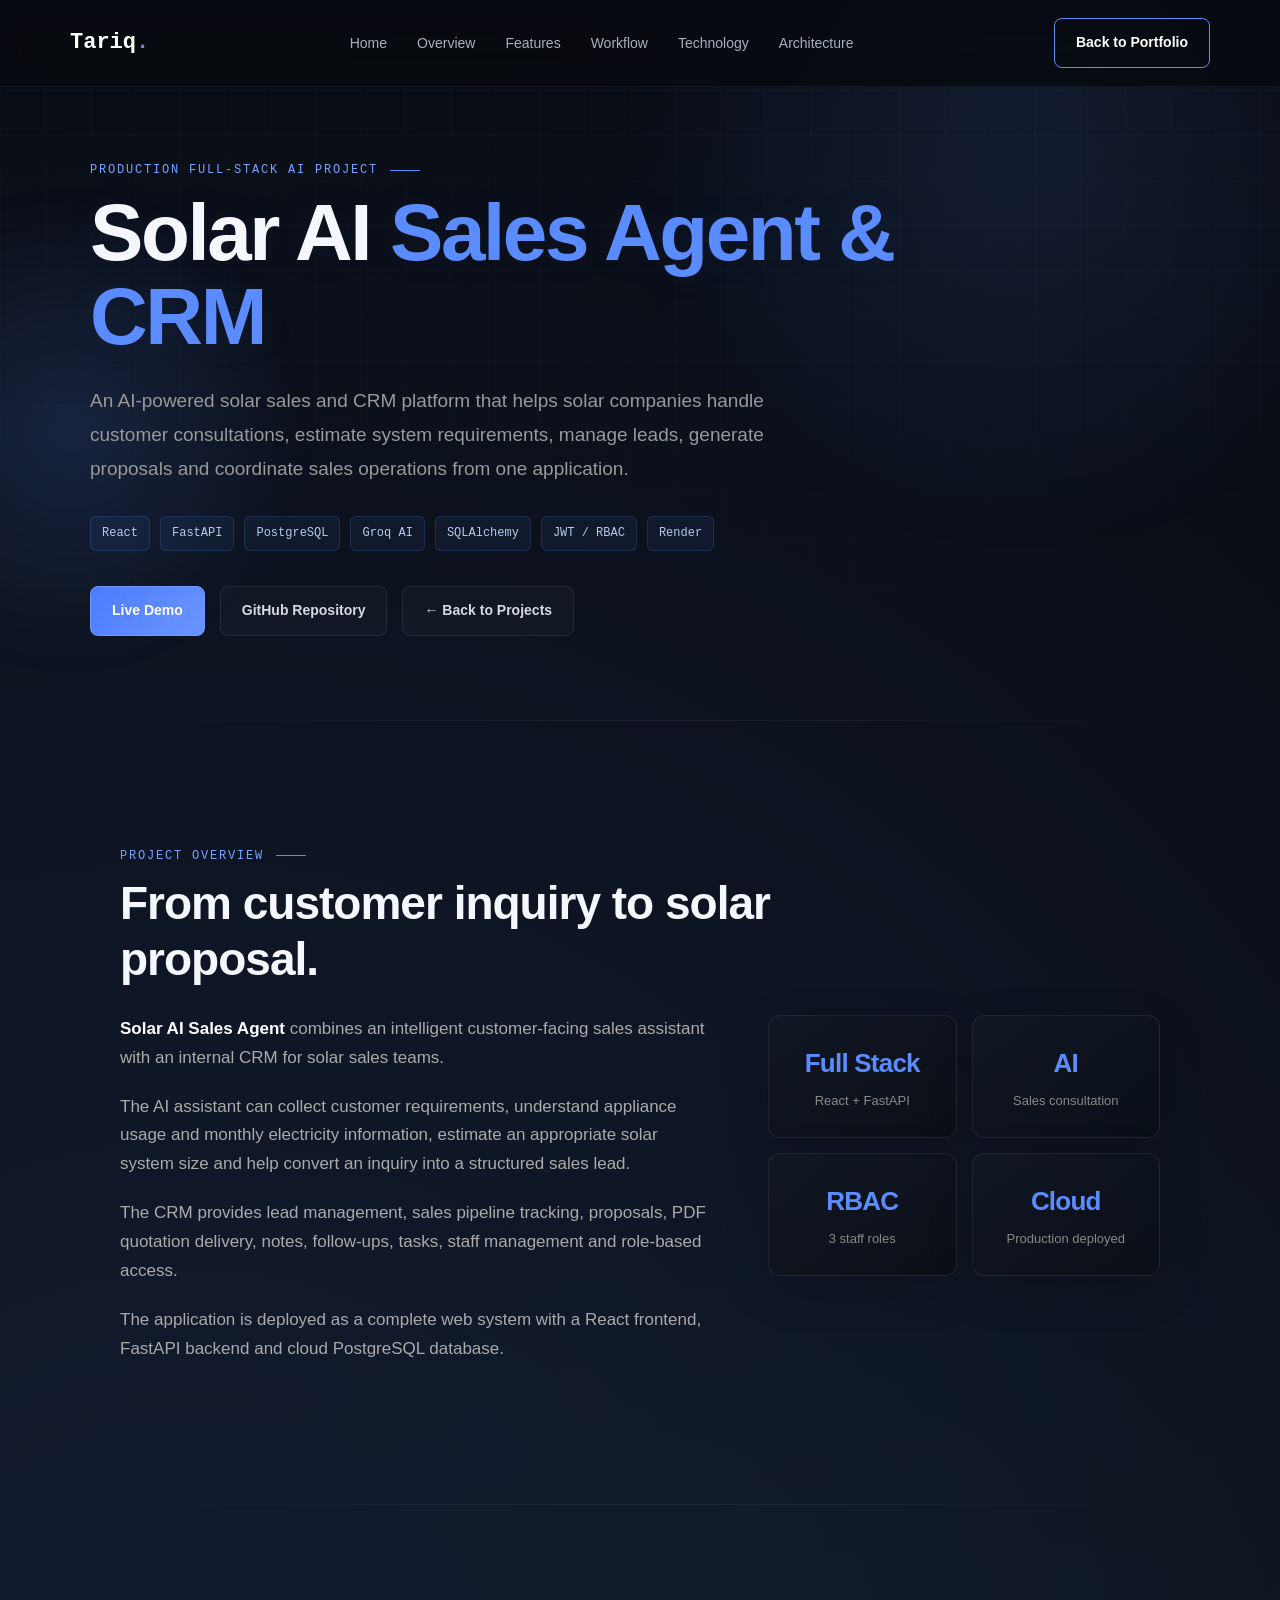
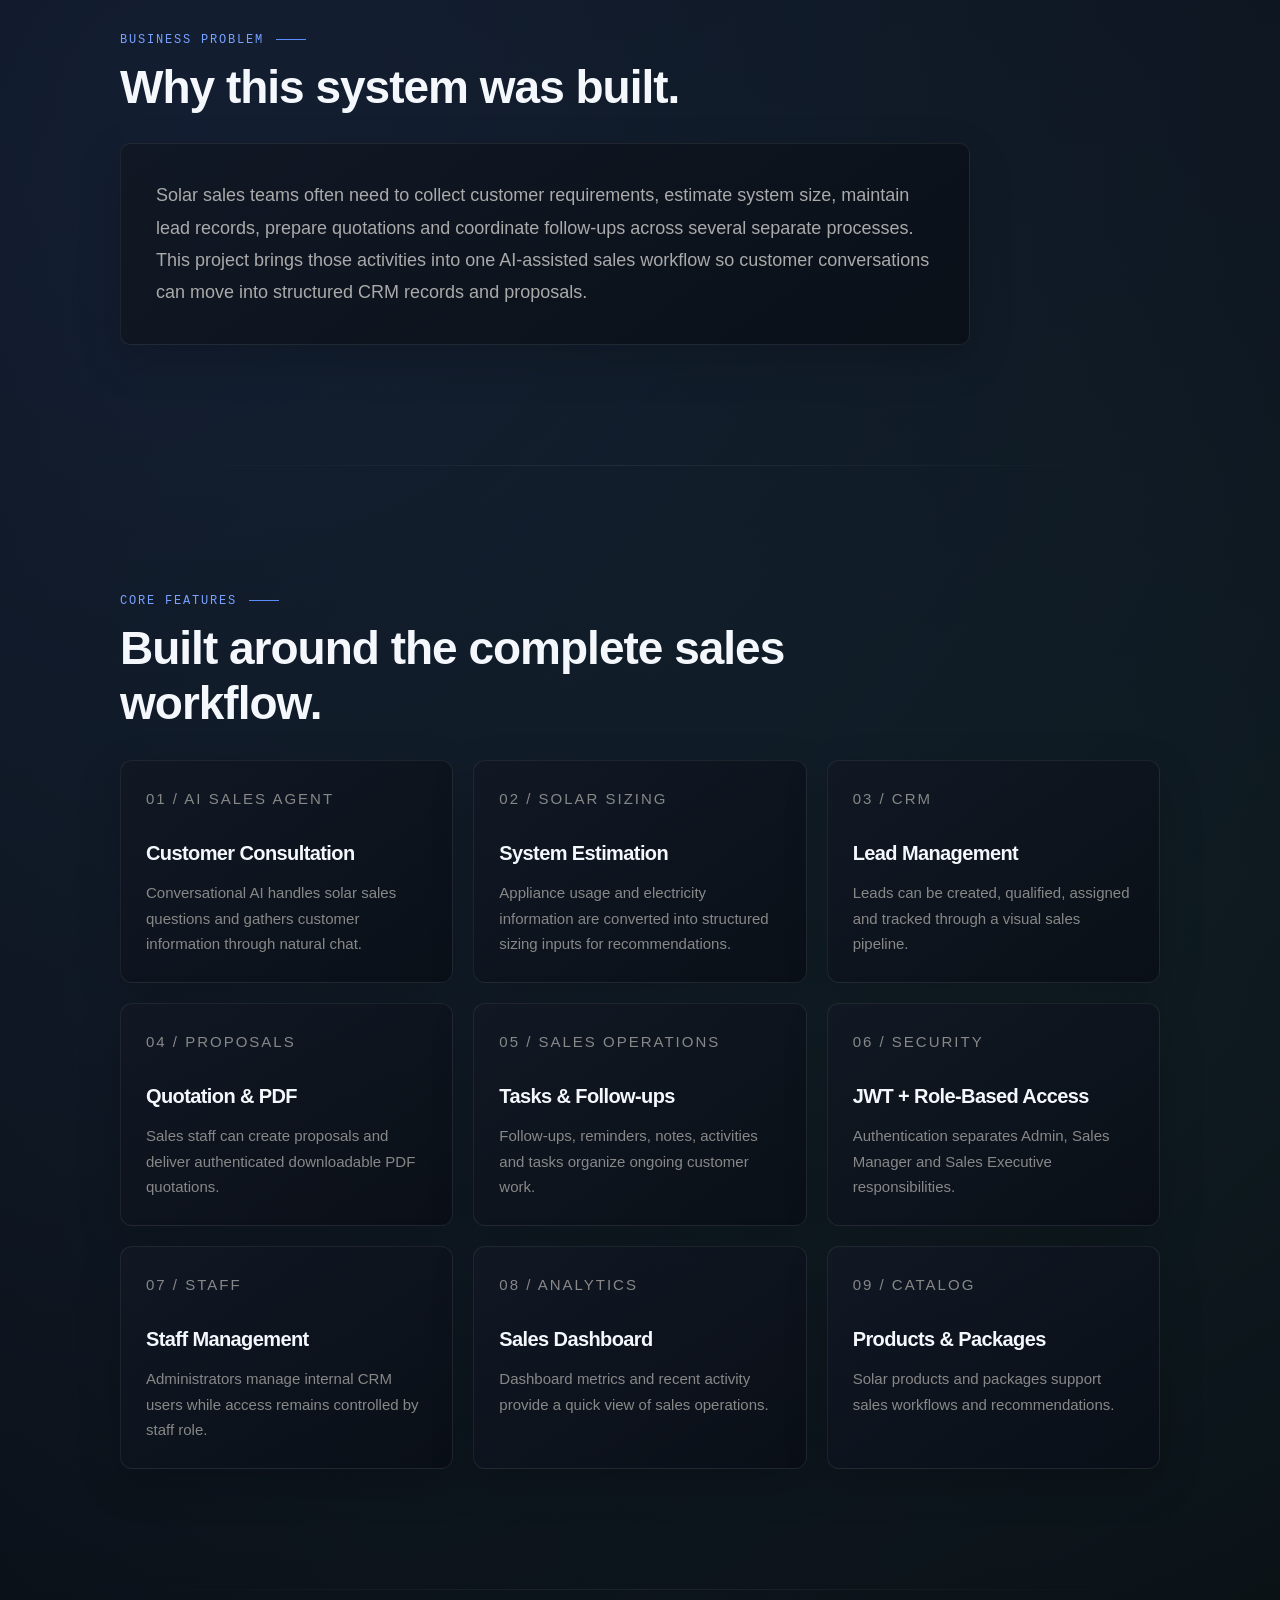
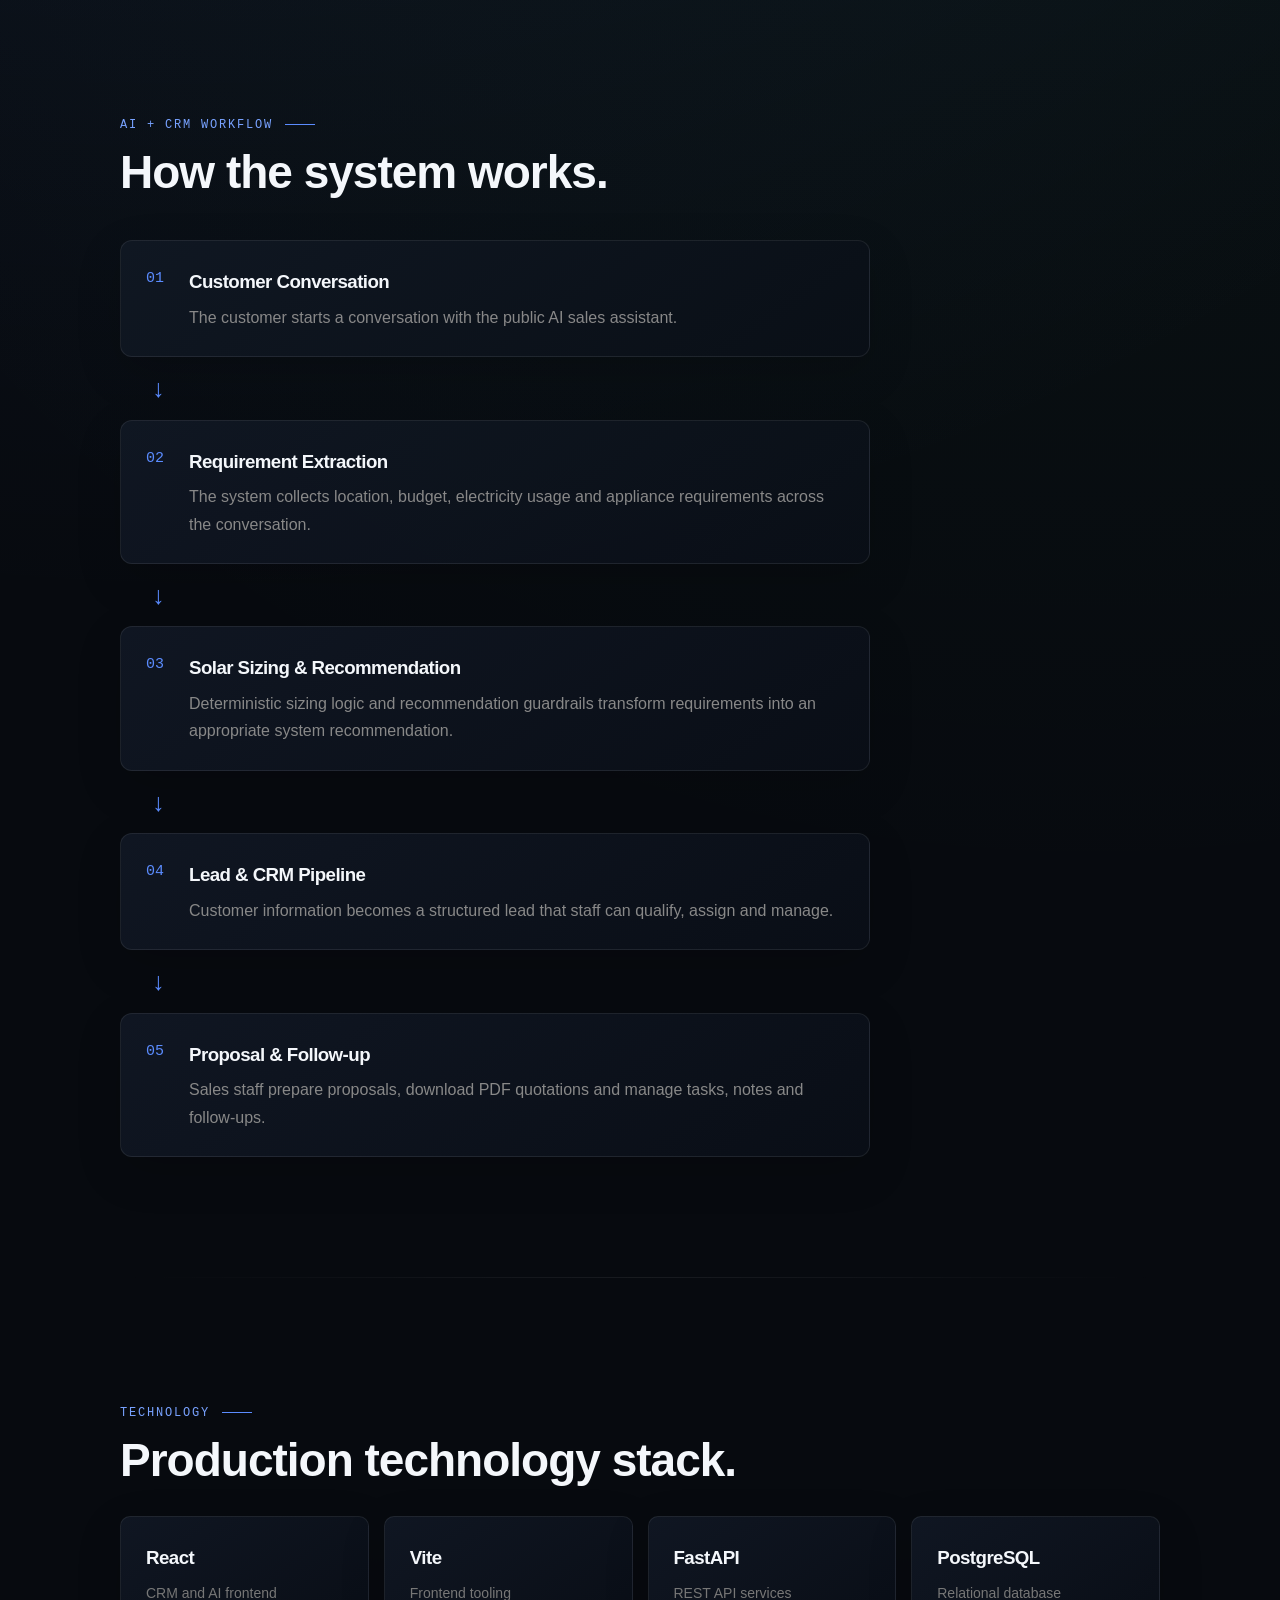
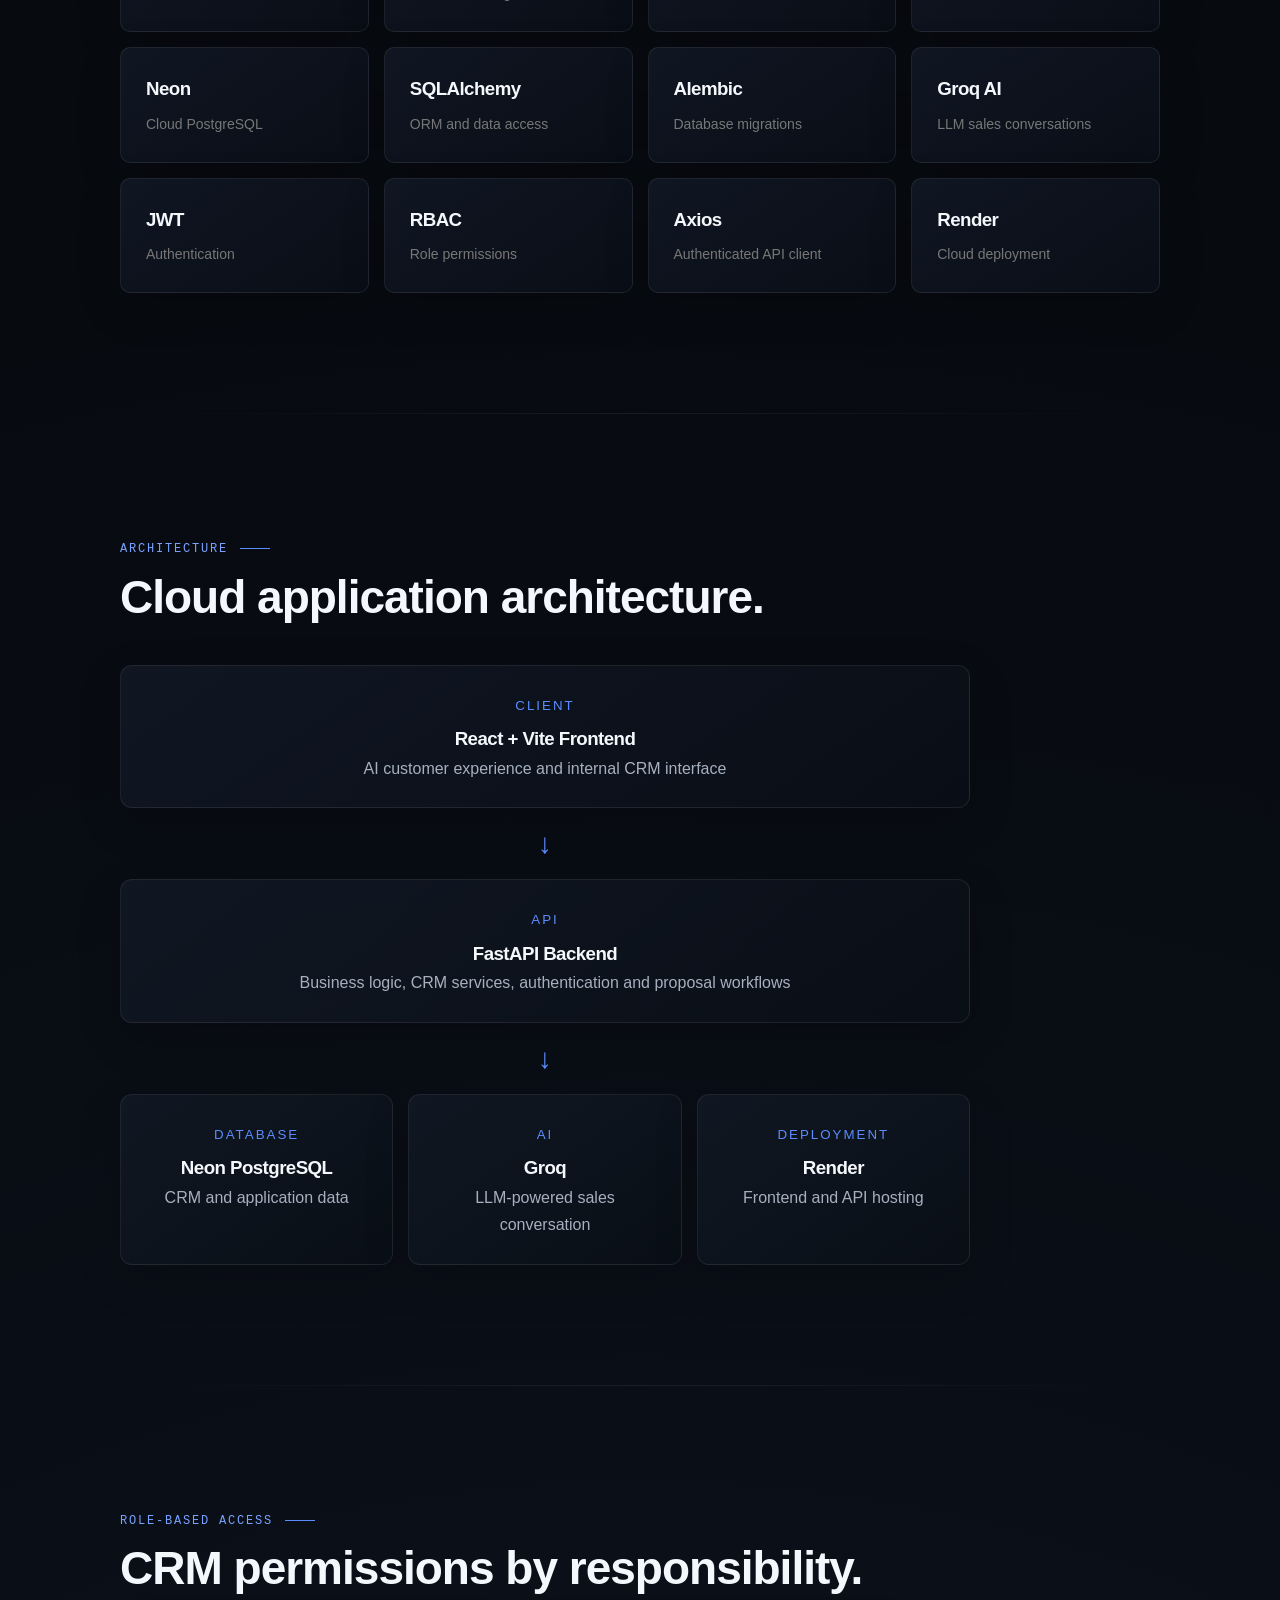
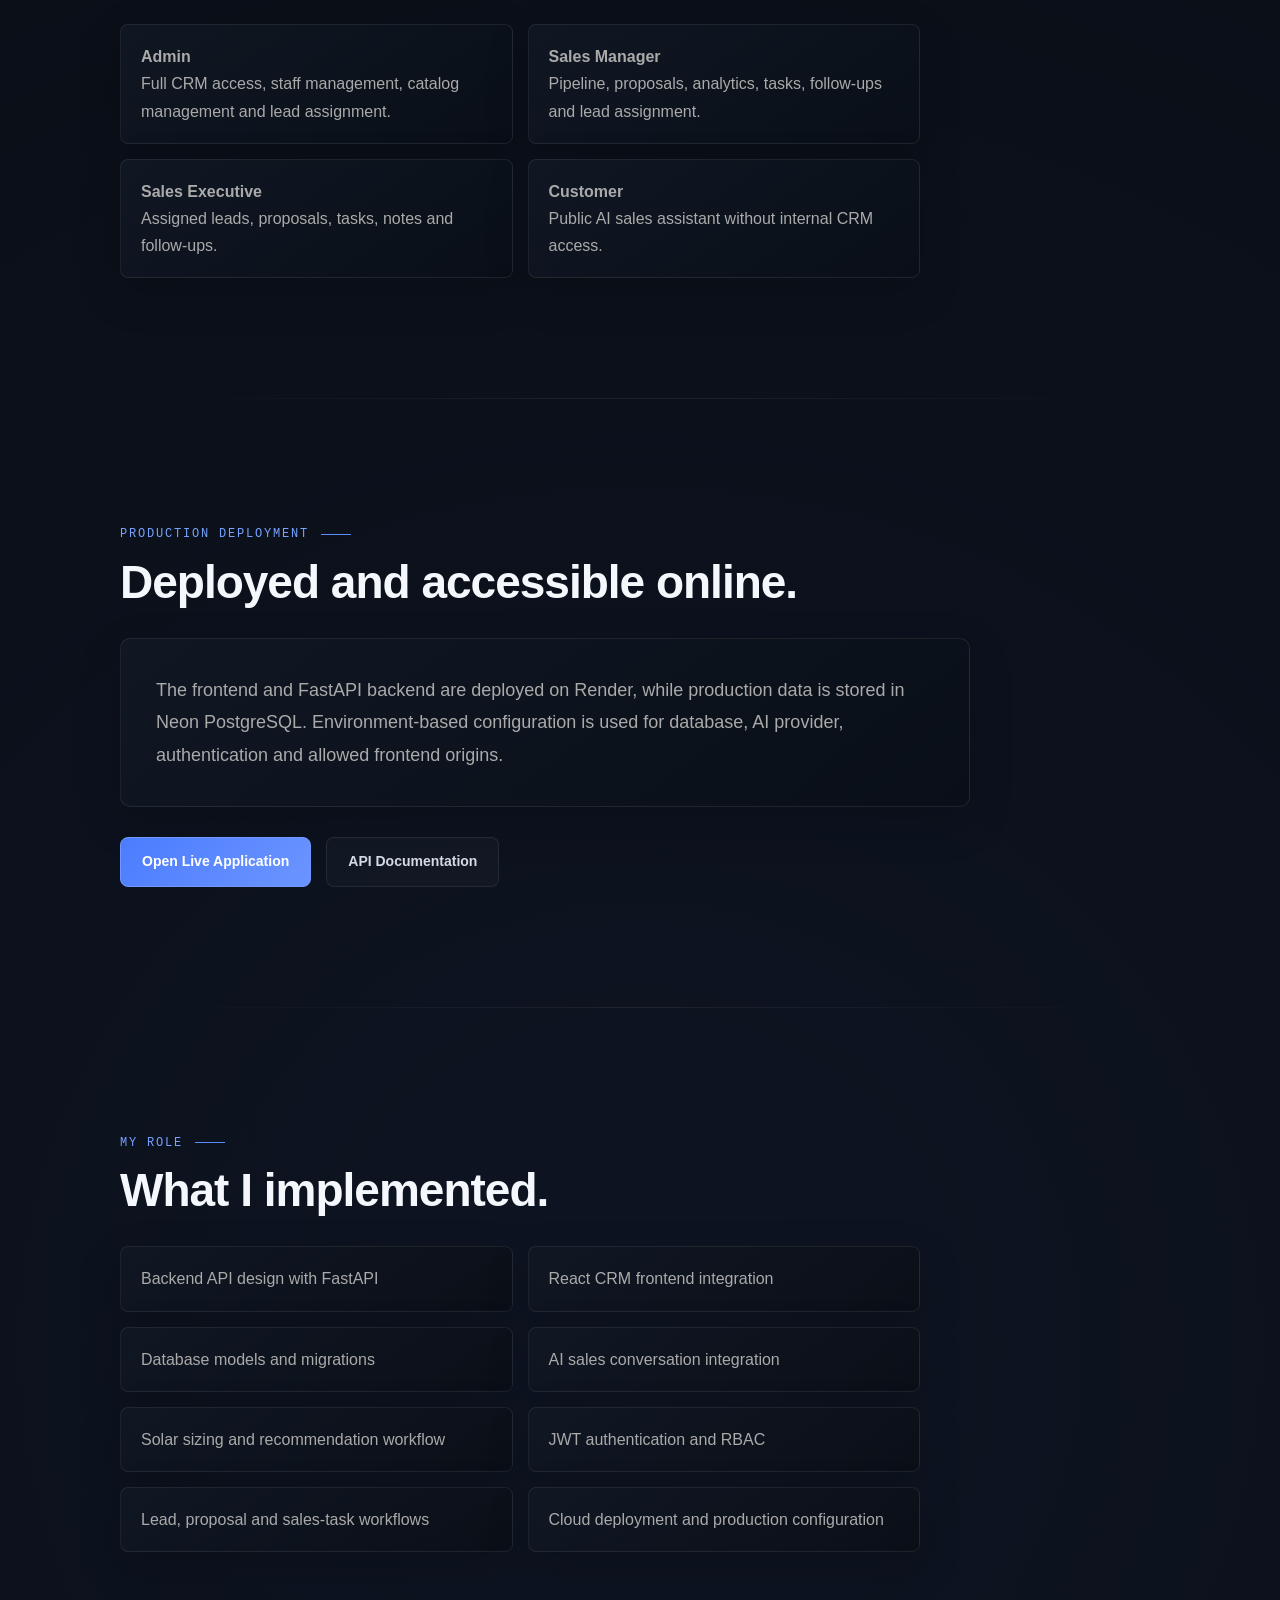
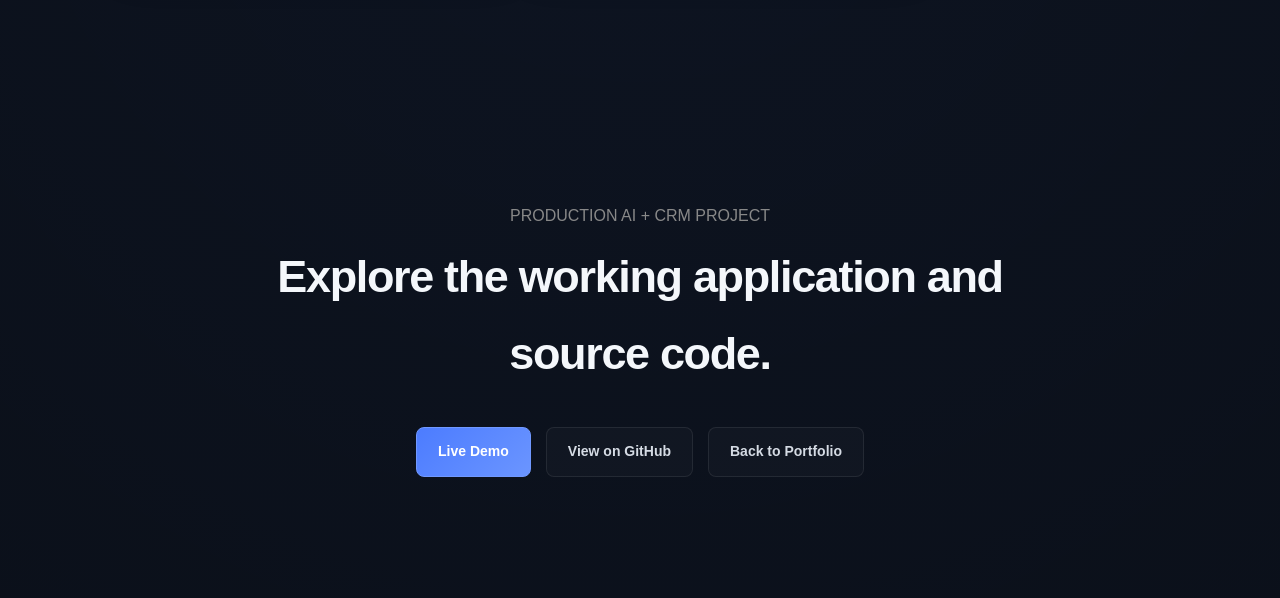
==== solar-ai-sales-agent.html @ 26e7334f "Add files via upload" ====
<!DOCTYPE html>
<html lang="en">
<head>
<meta charset="UTF-8"><meta name="viewport" content="width=device-width, initial-scale=1.0">
<meta name="description" content="Solar AI Sales Agent & CRM — production AI-powered solar sales platform by Tariq Bin Ziyad.">
<title>Solar AI Sales Agent | Tariq Bin Ziyad</title>
<link rel="stylesheet" href="style.css">
</head>
<body>
<header><nav class="navbar">
<a href="index.html" class="logo">Tariq<span>.</span></a>
<ul class="nav-links">
<li><a href="index.html">Home</a></li><li><a href="#overview">Overview</a></li>
<li><a href="#features">Features</a></li><li><a href="#workflow">Workflow</a></li>
<li><a href="#technology">Technology</a></li><li><a href="#architecture">Architecture</a></li>
</ul>
<div class="nav-actions"><a href="index.html#projects" class="nav-button desktop-cv">Back to Portfolio</a>
<button class="menu-button" id="menuButton" aria-label="Open navigation menu"><span></span><span></span><span></span></button></div>
</nav></header>

<section class="project-detail-hero"><div class="project-detail-container">
<p class="section-label">PRODUCTION FULL-STACK AI PROJECT</p>
<h1>Solar AI <span>Sales Agent & CRM</span></h1>
<p class="project-hero-description">An AI-powered solar sales and CRM platform that helps solar companies handle customer consultations, estimate system requirements, manage leads, generate proposals and coordinate sales operations from one application.</p>
<div class="project-tech project-hero-tech"><span>React</span><span>FastAPI</span><span>PostgreSQL</span><span>Groq AI</span><span>SQLAlchemy</span><span>JWT / RBAC</span><span>Render</span></div>
<div class="hero-buttons">
<a href="https://solar-ai-sales-agent-1.onrender.com" target="_blank" rel="noopener noreferrer" class="primary-button">Live Demo</a>
<a href="https://github.com/tariqbinziyad09/solar-ai-sales-agent" target="_blank" rel="noopener noreferrer" class="secondary-button">GitHub Repository</a>
<a href="index.html#projects" class="secondary-button">← Back to Projects</a>
</div></div></section>

<section id="overview" class="section project-detail-section">
<p class="section-label">PROJECT OVERVIEW</p><h2 class="section-title">From customer inquiry to solar proposal.</h2>
<div class="project-overview-grid"><div class="project-description">
<p><strong>Solar AI Sales Agent</strong> combines an intelligent customer-facing sales assistant with an internal CRM for solar sales teams.</p>
<p>The AI assistant can collect customer requirements, understand appliance usage and monthly electricity information, estimate an appropriate solar system size and help convert an inquiry into a structured sales lead.</p>
<p>The CRM provides lead management, sales pipeline tracking, proposals, PDF quotation delivery, notes, follow-ups, tasks, staff management and role-based access.</p>
<p>The application is deployed as a complete web system with a React frontend, FastAPI backend and cloud PostgreSQL database.</p>
</div><div class="project-stat-container">
<div class="project-stat"><h3>Full Stack</h3><p>React + FastAPI</p></div>
<div class="project-stat"><h3>AI</h3><p>Sales consultation</p></div>
<div class="project-stat"><h3>RBAC</h3><p>3 staff roles</p></div>
<div class="project-stat"><h3>Cloud</h3><p>Production deployed</p></div>
</div></div></section>

<section class="section project-detail-section"><p class="section-label">BUSINESS PROBLEM</p>
<h2 class="section-title">Why this system was built.</h2>
<div class="problem-card"><p>Solar sales teams often need to collect customer requirements, estimate system size, maintain lead records, prepare quotations and coordinate follow-ups across several separate processes. This project brings those activities into one AI-assisted sales workflow so customer conversations can move into structured CRM records and proposals.</p></div></section>

<section id="features" class="section project-detail-section"><p class="section-label">CORE FEATURES</p>
<h2 class="section-title">Built around the complete sales workflow.</h2><div class="feature-grid">
<div class="feature-card"><p class="feature-number">01 / AI SALES AGENT</p><h3>Customer Consultation</h3><p>Conversational AI handles solar sales questions and gathers customer information through natural chat.</p></div>
<div class="feature-card"><p class="feature-number">02 / SOLAR SIZING</p><h3>System Estimation</h3><p>Appliance usage and electricity information are converted into structured sizing inputs for recommendations.</p></div>
<div class="feature-card"><p class="feature-number">03 / CRM</p><h3>Lead Management</h3><p>Leads can be created, qualified, assigned and tracked through a visual sales pipeline.</p></div>
<div class="feature-card"><p class="feature-number">04 / PROPOSALS</p><h3>Quotation & PDF</h3><p>Sales staff can create proposals and deliver authenticated downloadable PDF quotations.</p></div>
<div class="feature-card"><p class="feature-number">05 / SALES OPERATIONS</p><h3>Tasks & Follow-ups</h3><p>Follow-ups, reminders, notes, activities and tasks organize ongoing customer work.</p></div>
<div class="feature-card"><p class="feature-number">06 / SECURITY</p><h3>JWT + Role-Based Access</h3><p>Authentication separates Admin, Sales Manager and Sales Executive responsibilities.</p></div>
<div class="feature-card"><p class="feature-number">07 / STAFF</p><h3>Staff Management</h3><p>Administrators manage internal CRM users while access remains controlled by staff role.</p></div>
<div class="feature-card"><p class="feature-number">08 / ANALYTICS</p><h3>Sales Dashboard</h3><p>Dashboard metrics and recent activity provide a quick view of sales operations.</p></div>
<div class="feature-card"><p class="feature-number">09 / CATALOG</p><h3>Products & Packages</h3><p>Solar products and packages support sales workflows and recommendations.</p></div>
</div></section>

<section id="workflow" class="section project-detail-section"><p class="section-label">AI + CRM WORKFLOW</p>
<h2 class="section-title">How the system works.</h2><div class="workflow">
<div class="workflow-item"><span>01</span><div><h3>Customer Conversation</h3><p>The customer starts a conversation with the public AI sales assistant.</p></div></div><div class="workflow-arrow">↓</div>
<div class="workflow-item"><span>02</span><div><h3>Requirement Extraction</h3><p>The system collects location, budget, electricity usage and appliance requirements across the conversation.</p></div></div><div class="workflow-arrow">↓</div>
<div class="workflow-item"><span>03</span><div><h3>Solar Sizing & Recommendation</h3><p>Deterministic sizing logic and recommendation guardrails transform requirements into an appropriate system recommendation.</p></div></div><div class="workflow-arrow">↓</div>
<div class="workflow-item"><span>04</span><div><h3>Lead & CRM Pipeline</h3><p>Customer information becomes a structured lead that staff can qualify, assign and manage.</p></div></div><div class="workflow-arrow">↓</div>
<div class="workflow-item"><span>05</span><div><h3>Proposal & Follow-up</h3><p>Sales staff prepare proposals, download PDF quotations and manage tasks, notes and follow-ups.</p></div></div>
</div></section>

<section id="technology" class="section project-detail-section"><p class="section-label">TECHNOLOGY</p>
<h2 class="section-title">Production technology stack.</h2><div class="technology-grid">
<div class="technology-card"><h3>React</h3><p>CRM and AI frontend</p></div><div class="technology-card"><h3>Vite</h3><p>Frontend tooling</p></div>
<div class="technology-card"><h3>FastAPI</h3><p>REST API services</p></div><div class="technology-card"><h3>PostgreSQL</h3><p>Relational database</p></div>
<div class="technology-card"><h3>Neon</h3><p>Cloud PostgreSQL</p></div><div class="technology-card"><h3>SQLAlchemy</h3><p>ORM and data access</p></div>
<div class="technology-card"><h3>Alembic</h3><p>Database migrations</p></div><div class="technology-card"><h3>Groq AI</h3><p>LLM sales conversations</p></div>
<div class="technology-card"><h3>JWT</h3><p>Authentication</p></div><div class="technology-card"><h3>RBAC</h3><p>Role permissions</p></div>
<div class="technology-card"><h3>Axios</h3><p>Authenticated API client</p></div><div class="technology-card"><h3>Render</h3><p>Cloud deployment</p></div>
</div></section>

<section id="architecture" class="section project-detail-section"><p class="section-label">ARCHITECTURE</p>
<h2 class="section-title">Cloud application architecture.</h2><div class="architecture-container">
<div class="architecture-box"><small>CLIENT</small><h3>React + Vite Frontend</h3><p>AI customer experience and internal CRM interface</p></div>
<div class="architecture-arrow">↓</div>
<div class="architecture-box"><small>API</small><h3>FastAPI Backend</h3><p>Business logic, CRM services, authentication and proposal workflows</p></div>
<div class="architecture-arrow">↓</div>
<div class="architecture-databases">
<div class="architecture-box"><small>DATABASE</small><h3>Neon PostgreSQL</h3><p>CRM and application data</p></div>
<div class="architecture-box"><small>AI</small><h3>Groq</h3><p>LLM-powered sales conversation</p></div>
<div class="architecture-box"><small>DEPLOYMENT</small><h3>Render</h3><p>Frontend and API hosting</p></div>
</div></div></section>

<section class="section project-detail-section"><p class="section-label">ROLE-BASED ACCESS</p>
<h2 class="section-title">CRM permissions by responsibility.</h2><div class="role-container">
<div class="role-item"><strong>Admin</strong><br>Full CRM access, staff management, catalog management and lead assignment.</div>
<div class="role-item"><strong>Sales Manager</strong><br>Pipeline, proposals, analytics, tasks, follow-ups and lead assignment.</div>
<div class="role-item"><strong>Sales Executive</strong><br>Assigned leads, proposals, tasks, notes and follow-ups.</div>
<div class="role-item"><strong>Customer</strong><br>Public AI sales assistant without internal CRM access.</div>
</div></section>

<section class="section project-detail-section"><p class="section-label">PRODUCTION DEPLOYMENT</p>
<h2 class="section-title">Deployed and accessible online.</h2>
<div class="problem-card"><p>The frontend and FastAPI backend are deployed on Render, while production data is stored in Neon PostgreSQL. Environment-based configuration is used for database, AI provider, authentication and allowed frontend origins.</p></div>
<div class="hero-buttons" style="margin-top:30px">
<a href="https://solar-ai-sales-agent-1.onrender.com" target="_blank" rel="noopener noreferrer" class="primary-button">Open Live Application</a>
<a href="https://solar-ai-sales-agent.onrender.com/docs" target="_blank" rel="noopener noreferrer" class="secondary-button">API Documentation</a>
</div></section>

<section class="section project-detail-section"><p class="section-label">MY ROLE</p>
<h2 class="section-title">What I implemented.</h2><div class="role-container">
<div class="role-item">Backend API design with FastAPI</div><div class="role-item">React CRM frontend integration</div>
<div class="role-item">Database models and migrations</div><div class="role-item">AI sales conversation integration</div>
<div class="role-item">Solar sizing and recommendation workflow</div><div class="role-item">JWT authentication and RBAC</div>
<div class="role-item">Lead, proposal and sales-task workflows</div><div class="role-item">Cloud deployment and production configuration</div>
</div></section>

<section class="project-bottom"><p>PRODUCTION AI + CRM PROJECT</p>
<h2>Explore the working application and source code.</h2>
<div class="hero-buttons" style="justify-content:center">
<a href="https://solar-ai-sales-agent-1.onrender.com" target="_blank" rel="noopener noreferrer" class="primary-button">Live Demo</a>
<a href="https://github.com/tariqbinziyad09/solar-ai-sales-agent" target="_blank" rel="noopener noreferrer" class="secondary-button">View on GitHub</a>
<a href="index.html#projects" class="secondary-button">Back to Portfolio</a>
</div></section>
<script src="script.js"></script>
</body></html>
---- style.css ----
* {
    margin: 0;
    padding: 0;
    box-sizing: border-box;
}

html {
    scroll-behavior: smooth;
}

body {
    font-family: Arial, Helvetica, sans-serif;
    background: #080808;
    color: #ffffff;
    line-height: 1.6;
}


/* =========================
   NAVBAR
========================= */

header {
    width: 100%;
    position: fixed;
    top: 0;
    left: 0;
    z-index: 1000;
    background: rgba(8, 8, 8, 0.9);
    backdrop-filter: blur(10px);
}

.navbar {
    max-width: 1200px;
    margin: auto;
    padding: 20px 30px;

    display: flex;
    align-items: center;
    justify-content: space-between;
}

.logo {
    color: white;
    text-decoration: none;
    font-size: 25px;
    font-weight: bold;
}

.logo span {
    color: #5b8cff;
}

.nav-links {
    list-style: none;
    display: flex;
    gap: 30px;
}

.nav-links a {
    color: #bbbbbb;
    text-decoration: none;
    transition: 0.3s;
}

.nav-links a:hover {
    color: white;
}

.nav-button {
    text-decoration: none;
    color: white;
    border: 1px solid #5b8cff;
    padding: 9px 18px;
    border-radius: 6px;
}


/* =========================
   HERO
========================= */

.hero {
    min-height: 100vh;
    max-width: 1200px;
    margin: auto;

    padding: 150px 30px 80px;

    display: flex;
    align-items: center;
    justify-content: space-between;
    gap: 70px;
}

.hero-content {
    max-width: 600px;
}

.small-title {
    color: #5b8cff;
    font-size: 14px;
    letter-spacing: 3px;
    margin-bottom: 15px;
}

.hero h1 {
    font-size: 75px;
    line-height: 1;
    margin-bottom: 10px;
}

.hero h2 {
    font-size: 32px;
    color: #bbbbbb;
    margin-bottom: 25px;
}

.hero-description {
    color: #999999;
    font-size: 18px;
    max-width: 550px;
}

.hero-buttons {
    margin-top: 35px;
    display: flex;
    gap: 15px;
}

.primary-button,
.secondary-button {
    display: inline-block;
    text-decoration: none;
    padding: 12px 22px;
    border-radius: 6px;
    transition: 0.3s;
}

.primary-button {
    background: #5b8cff;
    color: white;
}

.primary-button:hover {
    transform: translateY(-3px);
}

.secondary-button {
    border: 1px solid #444;
    color: white;
}

.secondary-button:hover {
    border-color: #5b8cff;
}


/* =========================
   CODE CARD
========================= */

.hero-card {
    width: 430px;
}

.code-window {
    background: #111111;
    border: 1px solid #292929;
    border-radius: 12px;
    overflow: hidden;
    box-shadow: 0 20px 60px rgba(0, 0, 0, 0.5);
}

.window-top {
    height: 40px;
    background: #181818;

    display: flex;
    align-items: center;
    gap: 8px;
    padding-left: 15px;
}

.window-top span {
    width: 11px;
    height: 11px;
    border-radius: 50%;
    background: #555;
}

.code-content {
    padding: 30px;
    font-family: Consolas, monospace;
    font-size: 15px;
    color: #ddd;
}

.indent {
    margin-left: 25px;
}

.indent2 {
    margin-left: 50px;
}

.purple {
    color: #c084fc;
}

.green {
    color: #86efac;
}


/* =========================
   SECTIONS
========================= */

.section {
    max-width: 1000px;
    margin: auto;
    padding: 110px 30px;
}

.section-label {
    color: #5b8cff;
    font-size: 13px;
    letter-spacing: 3px;
    margin-bottom: 10px;
}

.section-title {
    font-size: 40px;
    margin-bottom: 25px;
}

.about-text {
    max-width: 750px;
    color: #999999;
    font-size: 18px;
}


/* =========================
   SKILLS
========================= */

.skills-container {
    display: grid;
    grid-template-columns: repeat(3, 1fr);
    gap: 18px;
}

.skill-card {
    background: #111111;
    border: 1px solid #252525;
    padding: 25px;
    border-radius: 10px;
    transition: 0.3s;
}

.skill-card:hover {
    transform: translateY(-5px);
    border-color: #5b8cff;
}

.skill-card h3 {
    margin-bottom: 8px;
}

.skill-card p {
    color: #888888;
}


/* =========================
   PROJECT
========================= */

.project-card {
    background: #111111;
    border: 1px solid #292929;
    border-radius: 12px;
    padding: 40px;
    max-width: 800px;
}

.project-number {
    color: #5b8cff;
    font-size: 14px;
}

.project-card h3 {
    font-size: 30px;
    margin: 10px 0 15px;
}

.project-card p {
    color: #999999;
}

.project-tech {
    margin-top: 25px;
    display: flex;
    gap: 10px;
    flex-wrap: wrap;
}

.project-tech span {
    border: 1px solid #333;
    padding: 5px 12px;
    border-radius: 20px;
    font-size: 13px;
    color: #bbb;
}


/* =========================
   CONTACT
========================= */

.contact-section {
    text-align: center;
}

.contact-section p:not(.section-label) {
    color: #999999;
    margin-bottom: 30px;
}


/* =========================
   FOOTER
========================= */

footer {
    text-align: center;
    padding: 30px;
    border-top: 1px solid #222;
    color: #666;
}


/* =========================
   MOBILE
========================= */

@media (max-width: 800px) {

    .nav-links {
        display: none;
    }

    .hero {
        flex-direction: column;
        text-align: center;
    }

    .hero-buttons {
        justify-content: center;
    }

    .hero h1 {
        font-size: 55px;
    }

    .hero h2 {
        font-size: 25px;
    }

    .hero-card {
        width: 100%;
        max-width: 430px;
    }

    .skills-container {
        grid-template-columns: 1fr;
    }

    .section-title {
        font-size: 32px;
    }
}

/* =========================
   ABOUT HIGHLIGHTS
========================= */

.about-text {
    margin-bottom: 20px;
}

.about-highlights {
    display: grid;
    grid-template-columns: repeat(3, 1fr);
    gap: 18px;
    margin-top: 35px;
}

.highlight {
    padding: 20px;
    background: #111111;
    border: 1px solid #252525;
    border-radius: 10px;
}

.highlight h3 {
    margin-bottom: 5px;
}

.highlight p {
    color: #888888;
    font-size: 14px;
}


/* Mobile */

@media (max-width: 800px) {

    .about-highlights {
        grid-template-columns: 1fr;
    }

}

/* =========================
   SKILL ICON
========================= */

.skill-icon {
    font-size: 28px;
    margin-bottom: 15px;
}

/* =========================
   PROJECT BUTTONS
========================= */

.project-buttons {
    margin-top: 25px;
}

.project-link {
    display: inline-block;
    text-decoration: none;
    color: white;
    border: 1px solid #5b8cff;
    padding: 9px 18px;
    border-radius: 6px;
    transition: 0.3s;
}

.project-link:hover {
    background: #5b8cff;
}

.project-card {
    margin-bottom: 25px;
}

/* =========================
   FIGMA PROJECT
========================= */

.figma-project {
    margin-top: 35px;
}

.figma-preview {
    width: 100%;
    margin-top: 35px;
    background: #0c0c0c;
    border: 1px solid #292929;
    border-radius: 16px;
    padding: 12px;
    overflow: hidden;
}

.figma-preview iframe {
    width: 100%;
    height: 650px;
    border: none;
    border-radius: 12px;
    background: #111;
}

.figma-project .project-link {
    display: inline-block;
    margin-top: 25px;
}


/* Tablet */

@media (max-width: 900px) {

    .figma-preview iframe {
        height: 550px;
    }

}


/* Mobile */

@media (max-width: 600px) {

    .figma-preview {
        padding: 6px;
    }

    .figma-preview iframe {
        height: 500px;
    }

}

/* ==========================================================
   KNOWLEDGE GRAPH PROJECT DETAIL PAGE
========================================================== */


/* =========================
   PROJECT HERO
========================= */

.project-detail-hero {
    min-height: 80vh;

    display: flex;
    align-items: center;

    padding: 150px 30px 80px;

    background:
        radial-gradient(circle at 80% 20%,
            rgba(91, 140, 255, 0.12),
            transparent 35%);
}


.project-detail-container {
    width: 100%;
    max-width: 1100px;
    margin: auto;
}


.project-detail-hero h1 {
    max-width: 900px;

    font-size: clamp(45px, 7vw, 80px);

    line-height: 1.05;

    margin-bottom: 25px;
}


.project-detail-hero h1 span {
    color: #5b8cff;
}


.project-hero-description {
    max-width: 750px;

    color: #999;

    font-size: 19px;

    margin-bottom: 30px;
}


.project-hero-tech {
    margin-bottom: 35px;
}



/* =========================
   PROJECT SECTIONS
========================= */

.project-detail-section {
    max-width: 1100px;
}


.project-description p {
    color: #aaa;

    font-size: 17px;

    margin-bottom: 20px;
}


.project-description strong {
    color: white;
}



/* =========================
   OVERVIEW
========================= */

.project-overview-grid {

    display: grid;

    grid-template-columns: 1.5fr 1fr;

    gap: 60px;

    align-items: start;
}


.project-stat-container {

    display: grid;

    grid-template-columns: repeat(2, 1fr);

    gap: 15px;
}


.project-stat {

    background: #111;

    border: 1px solid #292929;

    border-radius: 12px;

    padding: 25px;

    text-align: center;
}


.project-stat h3 {

    color: #5b8cff;

    font-size: 26px;

    margin-bottom: 5px;
}


.project-stat p {

    color: #888;

    font-size: 13px;
}



/* =========================
   PROBLEM
========================= */

.problem-card {

    max-width: 850px;

    padding: 35px;

    background: #111;

    border-left: 3px solid #5b8cff;

    border-radius: 10px;
}


.problem-card p {

    color: #aaa;

    font-size: 18px;

    line-height: 1.8;
}



/* =========================
   FEATURES
========================= */

.feature-grid {

    display: grid;

    grid-template-columns: repeat(3, 1fr);

    gap: 20px;
}


.feature-card {

    min-height: 210px;

    padding: 25px;

    border-radius: 12px;

    background: #111;

    border: 1px solid #292929;

    transition: 0.3s;
}


.feature-card:hover {

    transform: translateY(-5px);

    border-color: #5b8cff;
}


.feature-number {

    color: #5b8cff;

    font-size: 13px;

    letter-spacing: 2px;

    margin-bottom: 25px;
}


.feature-card h3 {

    margin-bottom: 10px;

    font-size: 20px;
}


.feature-card p {

    color: #888;

    font-size: 15px;
}



/* =========================
   WORKFLOW
========================= */

.workflow {

    max-width: 750px;

    margin-top: 40px;
}


.workflow-item {

    display: flex;

    gap: 25px;

    align-items: flex-start;

    padding: 25px;

    border-radius: 12px;

    background: #111;

    border: 1px solid #292929;
}


.workflow-item>span {

    color: #5b8cff;

    font-family: Consolas, monospace;

    font-size: 15px;
}


.workflow-item h3 {

    margin-bottom: 6px;
}


.workflow-item p {

    color: #888;
}


.workflow-arrow {

    padding: 10px 0;

    margin-left: 32px;

    color: #5b8cff;

    font-size: 25px;
}



/* =========================
   TECHNOLOGY
========================= */

.technology-grid {

    display: grid;

    grid-template-columns: repeat(4, 1fr);

    gap: 15px;
}


.technology-card {

    padding: 25px;

    border-radius: 10px;

    background: #111;

    border: 1px solid #292929;

    transition: 0.3s;
}


.technology-card:hover {

    border-color: #5b8cff;

    transform: translateY(-4px);
}


.technology-card h3 {

    margin-bottom: 8px;
}


.technology-card p {

    color: #777;

    font-size: 14px;
}



/* =========================
   ARCHITECTURE
========================= */

.architecture-container {

    max-width: 850px;

    margin-top: 40px;

    text-align: center;
}


.architecture-box {

    background: #111;

    border: 1px solid #292929;

    border-radius: 12px;

    padding: 25px;
}


.architecture-box small {

    color: #5b8cff;

    letter-spacing: 2px;
}


.architecture-box h3 {

    margin-top: 5px;
}


.architecture-arrow {

    font-size: 28px;

    color: #5b8cff;

    padding: 12px;
}


.architecture-databases {

    display: grid;

    grid-template-columns: repeat(3, 1fr);

    gap: 15px;
}



/* =========================
   FIGMA PROTOTYPE
========================= */

.prototype-description {

    color: #888;

    margin-bottom: 30px;
}


.figma-preview {

    width: 100%;

    padding: 10px;

    border-radius: 16px;

    background: #111;

    border: 1px solid #292929;

    overflow: hidden;
}


.figma-preview iframe {

    width: 100%;

    height: 700px;

    border: none;

    border-radius: 10px;

    background: #080808;
}


.prototype-button-container {

    margin-top: 30px;

    text-align: center;
}



/* =========================
   ROLE
========================= */

.role-container {

    display: grid;

    grid-template-columns: repeat(2, 1fr);

    gap: 15px;

    max-width: 800px;
}


.role-item {

    padding: 18px 20px;

    border-radius: 8px;

    background: #111;

    border: 1px solid #292929;

    color: #aaa;

    transition: 0.3s;
}


.role-item:hover {

    color: white;

    border-color: #5b8cff;
}



/* =========================
   BOTTOM SECTION
========================= */

.project-bottom {

    max-width: 900px;

    margin: auto;

    padding: 130px 30px;

    text-align: center;
}


.project-bottom p {

    color: #888;

    margin-bottom: 10px;
}


.project-bottom h2 {

    font-size: 45px;

    margin-bottom: 30px;
}



/* =========================
   TABLET
========================= */

@media (max-width: 900px) {

    .project-overview-grid {

        grid-template-columns: 1fr;
    }


    .feature-grid {

        grid-template-columns: repeat(2, 1fr);
    }


    .technology-grid {

        grid-template-columns: repeat(2, 1fr);
    }


    .figma-preview iframe {

        height: 600px;
    }

}



/* =========================
   MOBILE
========================= */

@media (max-width: 600px) {

    .project-detail-hero {

        padding-top: 130px;
    }


    .project-detail-hero h1 {

        font-size: 43px;
    }


    .project-hero-description {

        font-size: 16px;
    }


    .project-stat-container {

        grid-template-columns: 1fr 1fr;
    }


    .feature-grid {

        grid-template-columns: 1fr;
    }


    .technology-grid {

        grid-template-columns: 1fr;
    }


    .architecture-databases {

        grid-template-columns: 1fr;
    }


    .role-container {

        grid-template-columns: 1fr;
    }


    .figma-preview {

        padding: 5px;
    }


    .figma-preview iframe {

        height: 520px;
    }


    .project-bottom h2 {

        font-size: 34px;
    }

}

/* =========================
   CONTACT SECTION
========================= */

.contact-section {
    text-align: center;
}

.contact-intro {
    max-width: 700px;
    margin: 0 auto 45px;

    color: #999;
    font-size: 17px;
    line-height: 1.8;
}


.contact-grid {
    display: grid;

    grid-template-columns:
        repeat(auto-fit, minmax(200px, 1fr));

    gap: 18px;

    margin-top: 35px;
}


.contact-card {
    background: #111111;

    border: 1px solid #292929;

    padding: 28px 20px;

    border-radius: 12px;

    transition: 0.3s;
}


.contact-card:hover {
    transform: translateY(-5px);

    border-color: #5b8cff;
}


.contact-icon {
    font-size: 26px;

    margin-bottom: 15px;

    color: #5b8cff;

    font-weight: bold;
}


.contact-card h3 {
    margin-bottom: 10px;
}


.contact-card a {
    color: #999;

    text-decoration: none;

    word-break: break-word;

    transition: 0.3s;
}


.contact-card a:hover {
    color: #5b8cff;
}


.contact-card p {
    color: #999;
}


.contact-buttons {
    margin-top: 40px;

    display: flex;

    justify-content: center;

    flex-wrap: wrap;

    gap: 15px;
}


/* Mobile */

@media (max-width: 600px) {

    .contact-grid {
        grid-template-columns: 1fr;
    }


    .contact-buttons {
        flex-direction: column;

        align-items: center;
    }


    .contact-buttons a {
        width: 100%;

        max-width: 280px;
    }

}

/* ==========================================================
   PROFESSIONAL ANIMATIONS & POLISH
========================================================== */

:root {
    --primary: #5b8cff;
    --primary-soft: rgba(91, 140, 255, 0.12);
    --bg: #080808;
    --card-bg: #111111;
    --text-main: #ffffff;
    --text-muted: #a3a3a3;
    --border: #292929;
}


/* =========================
   BETTER TEXT READABILITY
========================= */

body {
    background:
        radial-gradient(circle at 80% 5%,
            rgba(91, 140, 255, 0.08),
            transparent 25%),
        #080808;

    color: var(--text-main);

    -webkit-font-smoothing: antialiased;
    text-rendering: optimizeLegibility;
}

p {
    color: var(--text-muted);
}

.section-title {
    line-height: 1.2;
    letter-spacing: -1px;
}

.hero-description,
.about-text,
.contact-intro,
.project-hero-description,
.prototype-description {
    line-height: 1.8;
}


/* =========================
   NAVBAR ANIMATION
========================= */

header {
    transition:
        background 0.3s ease,
        box-shadow 0.3s ease;
}

header.scrolled {
    background: rgba(8, 8, 8, 0.92);

    box-shadow:
        0 8px 30px rgba(0, 0, 0, 0.35);
}

.nav-links a {
    position: relative;
}

.nav-links a::after {
    content: "";

    position: absolute;

    left: 0;
    bottom: -6px;

    width: 0;
    height: 2px;

    background: var(--primary);

    transition: width 0.3s ease;
}

.nav-links a:hover::after {
    width: 100%;
}


/* =========================
   BUTTON ANIMATION
========================= */

.primary-button,
.secondary-button,
.project-link,
.nav-button {
    position: relative;

    overflow: hidden;

    transition:
        transform 0.25s ease,
        box-shadow 0.25s ease,
        background 0.25s ease,
        border-color 0.25s ease;
}

.primary-button:hover,
.project-link:hover {
    transform: translateY(-3px);

    box-shadow:
        0 10px 28px rgba(91, 140, 255, 0.25);
}

.secondary-button:hover,
.nav-button:hover {
    transform: translateY(-3px);

    border-color: var(--primary);

    box-shadow:
        0 8px 24px rgba(91, 140, 255, 0.12);
}


/* subtle button shine */

.primary-button::before {
    content: "";

    position: absolute;

    top: 0;
    left: -120%;

    width: 100%;
    height: 100%;

    background:
        linear-gradient(120deg,
            transparent,
            rgba(255, 255, 255, 0.22),
            transparent);

    transition: left 0.55s ease;
}

.primary-button:hover::before {
    left: 120%;
}


/* =========================
   HERO ANIMATION
========================= */

.hero-content {
    animation: heroContentIn 0.8s ease forwards;
}

.hero-card {
    animation: heroCardIn 0.9s ease forwards;
}

@keyframes heroContentIn {

    from {
        opacity: 0;
        transform: translateY(30px);
    }

    to {
        opacity: 1;
        transform: translateY(0);
    }
}

@keyframes heroCardIn {

    from {
        opacity: 0;
        transform:
            translateY(30px) scale(0.97);
    }

    to {
        opacity: 1;
        transform:
            translateY(0) scale(1);
    }
}


/* code card floating effect */

.code-window {
    animation: codeFloat 5s ease-in-out infinite;
}

@keyframes codeFloat {

    0%,
    100% {
        transform: translateY(0);
    }

    50% {
        transform: translateY(-8px);
    }

}


/* =========================
   HERO TITLE ACCENT
========================= */

.hero h1,
.project-detail-hero h1 {
    text-shadow:
        0 0 40px rgba(91, 140, 255, 0.08);
}

.small-title,
.section-label {
    position: relative;
    display: inline-block;
}

.small-title::after,
.section-label::after {

    content: "";

    display: inline-block;

    width: 30px;
    height: 1px;

    background: var(--primary);

    margin-left: 12px;

    vertical-align: middle;
}


/* =========================
   SCROLL REVEAL
========================= */

.reveal {
    opacity: 0;

    transform: translateY(35px);

    transition:
        opacity 0.7s ease,
        transform 0.7s ease;
}

.reveal.visible {
    opacity: 1;

    transform: translateY(0);
}


/* directions */

.reveal-left {
    opacity: 0;

    transform: translateX(-35px);

    transition:
        opacity 0.7s ease,
        transform 0.7s ease;
}

.reveal-right {
    opacity: 0;

    transform: translateX(35px);

    transition:
        opacity 0.7s ease,
        transform 0.7s ease;
}

.reveal-left.visible,
.reveal-right.visible {

    opacity: 1;

    transform: translateX(0);
}


/* =========================
   PROFESSIONAL CARDS
========================= */

.skill-card,
.project-card,
.contact-card,
.feature-card,
.technology-card,
.project-stat,
.architecture-box,
.role-item,
.highlight,
.workflow-item {

    transition:
        transform 0.3s ease,
        border-color 0.3s ease,
        box-shadow 0.3s ease,
        background 0.3s ease;
}

.skill-card:hover,
.contact-card:hover,
.feature-card:hover,
.technology-card:hover,
.project-stat:hover,
.highlight:hover,
.role-item:hover {

    transform: translateY(-6px);

    border-color: rgba(91, 140, 255, 0.65);

    box-shadow:
        0 16px 40px rgba(0, 0, 0, 0.28);
}


/* =========================
   PROJECT CARD
========================= */

.project-card {
    position: relative;
    overflow: hidden;
}

.project-card::before {

    content: "";

    position: absolute;

    top: 0;
    left: 0;

    width: 3px;
    height: 0;

    background: var(--primary);

    transition: height 0.4s ease;
}

.project-card:hover::before {
    height: 100%;
}

.project-card:hover {
    border-color: rgba(91, 140, 255, 0.5);

    box-shadow:
        0 20px 50px rgba(0, 0, 0, 0.3);
}


/* =========================
   FIGMA FRAME
========================= */

.figma-preview {
    transition:
        transform 0.35s ease,
        border-color 0.35s ease,
        box-shadow 0.35s ease;
}

.figma-preview:hover {
    border-color: rgba(91, 140, 255, 0.55);

    box-shadow:
        0 20px 55px rgba(0, 0, 0, 0.35);
}


/* =========================
   SKILL ICON ANIMATION
========================= */

.skill-icon {
    display: inline-block;

    transition:
        transform 0.3s ease;
}

.skill-card:hover .skill-icon {

    transform:
        translateY(-4px) scale(1.1);
}


/* =========================
   CONTACT
========================= */

.contact-card a {
    transition: color 0.25s ease;
}

.contact-card:hover .contact-icon {

    transform: scale(1.08);
}

.contact-icon {
    transition: transform 0.3s ease;
}


/* =========================
   SECTION DIVIDER
========================= */

.section {
    position: relative;
}

.section::before {

    content: "";

    position: absolute;

    top: 0;
    left: 30px;
    right: 30px;

    height: 1px;

    background:
        linear-gradient(90deg,
            transparent,
            rgba(255, 255, 255, 0.07),
            transparent);
}


/* =========================
   SELECTION
========================= */

::selection {
    background: var(--primary);
    color: white;
}


/* =========================
   SCROLLBAR
========================= */

::-webkit-scrollbar {
    width: 9px;
}

::-webkit-scrollbar-track {
    background: #080808;
}

::-webkit-scrollbar-thumb {
    background: #262626;
    border-radius: 20px;
}

::-webkit-scrollbar-thumb:hover {
    background: #5b8cff;
}


/* =========================
   ACCESSIBILITY / READABILITY
========================= */

a:focus-visible,
button:focus-visible {

    outline: 2px solid var(--primary);

    outline-offset: 4px;
}


/* Disable animations for users
   who prefer reduced motion */

@media (prefers-reduced-motion: reduce) {

    *,
    *::before,
    *::after {

        animation-duration: 0.01ms !important;

        animation-iteration-count: 1 !important;

        transition-duration: 0.01ms !important;

        scroll-behavior: auto !important;
    }

}


/* =========================
   MOBILE
========================= */

@media (max-width: 600px) {

    .reveal,
    .reveal-left,
    .reveal-right {

        transform: translateY(20px);
    }

    .hero h1 {
        letter-spacing: -1px;
    }

}

/* =========================================================
   PROFESSIONAL DEVELOPER THEME
========================================================= */

:root {

    --bg-main: #070a0f;
    --bg-secondary: #0b1018;

    --card: rgba(15, 22, 33, 0.78);
    --card-solid: #0f1621;

    --text: #f4f7fb;
    --text-secondary: #a6b0bf;

    --accent: #5b8cff;
    --accent-light: #78a2ff;

    --border: rgba(255, 255, 255, 0.08);

    --font-main: "Inter", sans-serif;
    --font-code: "JetBrains Mono", monospace;

}


/* =========================
   GLOBAL
========================= */

html {
    scroll-behavior: smooth;
}

body {

    font-family: var(--font-main);

    background:
        radial-gradient(circle at 80% 5%,
            rgba(91, 140, 255, 0.09),
            transparent 28%),

        linear-gradient(rgba(255, 255, 255, 0.018) 1px,
            transparent 1px),

        linear-gradient(90deg,
            rgba(255, 255, 255, 0.018) 1px,
            transparent 1px),

        var(--bg-main);

    background-size:
        auto,
        45px 45px,
        45px 45px,
        auto;

    color: var(--text);

    font-size: 16px;

    line-height: 1.7;

    -webkit-font-smoothing: antialiased;
}


h1,
h2,
h3 {

    color: var(--text);

    font-weight: 700;

    letter-spacing: -0.03em;
}


p {

    color: var(--text-secondary);
}



/* =========================
   NAVBAR
========================= */

header {

    background: rgba(7, 10, 15, 0.78);

    backdrop-filter: blur(18px);

    border-bottom:
        1px solid rgba(255, 255, 255, 0.05);
}


.navbar {

    max-width: 1200px;

    padding:
        18px 30px;
}


.logo {

    font-family:
        var(--font-code);

    font-size: 22px;

    font-weight: 600;
}


.logo span {

    color: var(--accent);
}


.nav-links a {

    font-size: 14px;

    font-weight: 500;

    color: var(--text-secondary);
}


.nav-links a:hover {

    color: white;
}



/* =========================
   HERO
========================= */

.hero {

    min-height: 100vh;

    max-width: 1200px;

    padding:
        160px 30px 100px;
}


.hero-content {

    max-width: 660px;
}


.hero h1 {

    font-size:
        clamp(52px, 7vw, 82px);

    line-height: 0.98;

    margin:
        12px 0 18px;
}


.hero h2 {

    font-size:
        clamp(23px, 3vw, 34px);

    color: var(--accent-light);

    font-weight: 600;

    margin-bottom: 24px;
}


.hero-description {

    max-width: 620px;

    font-size: 18px;

    line-height: 1.8;
}



/* =========================
   STATUS BADGE
========================= */

.availability-badge {

    display: inline-flex;

    align-items: center;

    gap: 9px;

    padding:
        7px 13px;

    margin-bottom: 25px;

    border-radius: 999px;

    border:
        1px solid rgba(255, 255, 255, 0.09);

    background:
        rgba(255, 255, 255, 0.035);

    color: #b5becc;

    font-family:
        var(--font-code);

    font-size: 12px;
}


.status-dot {

    width: 8px;

    height: 8px;

    background: #4ade80;

    border-radius: 50%;

    box-shadow:
        0 0 12px rgba(74, 222, 128, .8);

    animation:
        statusPulse 2s infinite;
}


@keyframes statusPulse {

    50% {

        opacity: .45;

        box-shadow:
            0 0 3px rgba(74, 222, 128, .4);

    }

}



/* =========================
   TECHNOLOGY PILLS
========================= */

.hero-stack {

    display: flex;

    flex-wrap: wrap;

    gap: 9px;

    margin-top: 28px;
}


.hero-stack span,
.project-tech span {

    font-family:
        var(--font-code);

    font-size: 12px;

    color: #b9c9eb;

    padding:
        6px 11px;

    background:
        rgba(91, 140, 255, .07);

    border:
        1px solid rgba(91, 140, 255, .18);

    border-radius: 6px;
}



/* =========================
   LABELS
========================= */

.small-title,
.section-label,
.project-number {

    font-family:
        var(--font-code);

    color:
        var(--accent-light);

    font-size: 12px;

    font-weight: 500;

    letter-spacing: 0.15em;
}



/* =========================
   BUTTONS
========================= */

.primary-button,
.secondary-button,
.project-link,
.nav-button {

    font-family: var(--font-main);

    font-size: 14px;

    font-weight: 600;

    border-radius: 8px;

    padding:
        12px 21px;
}


.primary-button {

    background:
        linear-gradient(135deg,
            #4c7cff,
            #6b95ff);

    border: 1px solid #7098ff;

    color: white;
}


.primary-button:hover {

    transform:
        translateY(-3px);

    box-shadow:
        0 12px 35px rgba(91, 140, 255, .27);
}


.secondary-button {

    background:
        rgba(255, 255, 255, .025);

    border:
        1px solid var(--border);

    color: #d5dbe4;
}


.secondary-button:hover {

    background:
        rgba(255, 255, 255, .055);

    border-color:
        rgba(91, 140, 255, .45);
}



/* =========================
   CODE WINDOW
========================= */

.code-window {

    font-family:
        var(--font-code);

    background:
        rgba(8, 13, 20, .94);

    border:
        1px solid rgba(255, 255, 255, .09);

    box-shadow:

        0 30px 80px rgba(0, 0, 0, .45),

        0 0 0 1px rgba(255, 255, 255, .025);

}


.code-content {

    font-family:
        var(--font-code);

    font-size: 13px;

    line-height: 2;
}


.terminal-heading {

    padding-bottom: 15px;

    margin-bottom: 12px;

    border-bottom:
        1px solid rgba(255, 255, 255, .07);

    color: #778294;

    font-size: 12px;
}


.code-line {

    display: flex;

    gap: 18px;

    white-space: nowrap;
}


.line-number {

    color: #465163;

    user-select: none;
}


.code-indent {

    padding-left: 20px;
}


.blue {

    color: #7aa2ff;
}


.purple {

    color: #c792ea;
}


.green {

    color: #8bd49c;
}



/* =========================
   SECTIONS
========================= */

.section {

    max-width: 1100px;

    padding:
        120px 30px;
}


.section-title {

    font-size:
        clamp(32px, 5vw, 46px);

    max-width: 800px;

    margin-bottom: 28px;
}



/* =========================
   CARDS
========================= */

.skill-card,
.project-card,
.highlight,
.contact-card,
.feature-card,
.technology-card,
.workflow-item,
.architecture-box,
.project-stat,
.problem-card,
.role-item {

    background:
        linear-gradient(145deg,
            rgba(17, 24, 36, .92),
            rgba(10, 15, 23, .92));

    border:
        1px solid var(--border);

    box-shadow:
        0 15px 45px rgba(0, 0, 0, .16);

}


.skill-card:hover,
.project-card:hover,
.highlight:hover,
.contact-card:hover,
.feature-card:hover,
.technology-card:hover {

    border-color:
        rgba(91, 140, 255, .42);

    transform:
        translateY(-6px);

    box-shadow:

        0 20px 55px rgba(0, 0, 0, .28),

        0 0 30px rgba(91, 140, 255, .04);

}



/* =========================
   PROJECTS
========================= */

.project-card {

    padding: 42px;

    border-radius: 16px;
}


.project-card h3 {

    font-size:
        clamp(25px, 4vw, 34px);

    margin-bottom: 15px;
}


.project-card p {

    max-width: 750px;

    line-height: 1.8;
}



/* =========================
   CONTACT
========================= */

.contact-card {

    text-align: left;

    padding: 26px;

    border-radius: 12px;
}


.contact-icon {

    font-family:
        var(--font-code);

    color:
        var(--accent);

    margin-bottom: 16px;
}


.contact-card h3 {

    font-size: 16px;

    margin-bottom: 8px;
}


.contact-card a,
.contact-card p {

    font-size: 14px;

    color:
        var(--text-secondary);
}



/* =========================
   FOOTER
========================= */

footer {

    font-family:
        var(--font-code);

    font-size: 12px;

    border-top:
        1px solid var(--border);

    color: #687386;
}



/* =========================
   SCROLL REVEAL
========================= */

.reveal {

    opacity: 0;

    transform:
        translateY(25px);

    transition:

        opacity .65s ease,
        transform .65s ease;

}


.reveal.visible {

    opacity: 1;

    transform:
        translateY(0);
}



/* =========================
   RESPONSIVE
========================= */

@media (max-width: 800px) {

    .hero {

        padding-top: 140px;

        text-align: left;
    }


    .hero-buttons {

        justify-content:
            flex-start;
    }


    .hero h1 {

        font-size: 52px;
    }


    .code-line {

        white-space:
            normal;
    }


    .project-card {

        padding: 28px;
    }

}


@media (max-width: 500px) {

    .hero h1 {

        font-size: 44px;
    }


    .hero-description {

        font-size: 16px;
    }


    .hero-buttons {

        flex-direction:
            column;
    }


    .hero-buttons a {

        width: 100%;

        text-align: center;
    }


    .project-stat-container {

        grid-template-columns:
            1fr;
    }

}

/* ==========================================
   EDUCATION
========================================== */

.education-card {

    max-width: 850px;

    padding: 35px;

    border-radius: 15px;

    background:
        linear-gradient(145deg,
            rgba(17, 24, 36, .92),
            rgba(10, 15, 23, .92));

    border:
        1px solid var(--border);

    transition:
        transform .3s ease,
        border-color .3s ease;

}


.education-card:hover {

    transform: translateY(-5px);

    border-color:
        rgba(91, 140, 255, .4);

}


.education-top {

    display: flex;

    justify-content: space-between;

    gap: 20px;

    align-items: flex-start;

}


.education-type {

    font-family:
        var(--font-code);

    font-size: 11px;

    letter-spacing: .15em;

    color:
        var(--accent);

    margin-bottom: 7px;

}


.education-card h3 {

    font-size: 27px;

    margin-bottom: 12px;

}


.education-card h4 {

    color: #bac3d1;

    font-size: 16px;

    margin-bottom: 20px;

}


.education-card p {

    max-width: 700px;

    line-height: 1.8;

}


.education-status {

    padding:
        6px 11px;

    border-radius: 999px;

    font-family:
        var(--font-code);

    font-size: 11px;

    color: #8bd49c;

    border:
        1px solid rgba(139, 212, 156, .25);

    background:
        rgba(139, 212, 156, .07);

}


.education-tags {

    display: flex;

    flex-wrap: wrap;

    gap: 8px;

    margin-top: 24px;

}


.education-tags span {

    padding:
        6px 10px;

    border-radius: 6px;

    font-family:
        var(--font-code);

    font-size: 11px;

    color: #b9c9eb;

    background:
        rgba(91, 140, 255, .06);

    border:
        1px solid rgba(91, 140, 255, .16);

}

/* ==========================================
   MOBILE NAVIGATION
========================================== */

.nav-actions {

    display: flex;

    align-items: center;

    gap: 15px;

}


.menu-button {

    display: none;

    width: 40px;
    height: 40px;

    background: transparent;

    border:
        1px solid var(--border);

    border-radius: 8px;

    cursor: pointer;

    padding: 9px;

}


.menu-button span {

    display: block;

    width: 100%;

    height: 2px;

    margin: 4px 0;

    background: #d5dbe4;

    transition: .3s;

}


@media (max-width: 800px) {

    .menu-button {

        display: block;

    }


    .desktop-cv {

        display: none;

    }


    .nav-links {

        position: absolute;

        top: 76px;

        left: 20px;
        right: 20px;

        display: flex;

        flex-direction: column;

        gap: 0;

        padding: 15px;

        background:
            rgba(10, 15, 23, .98);

        border:
            1px solid var(--border);

        border-radius: 12px;

        box-shadow:
            0 20px 50px rgba(0, 0, 0, .4);

        opacity: 0;

        visibility: hidden;

        transform:
            translateY(-10px);

        transition:
            .3s ease;

    }


    .nav-links.active {

        opacity: 1;

        visibility: visible;

        transform:
            translateY(0);

    }


    .nav-links li {

        width: 100%;

    }


    .nav-links a {

        display: block;

        padding:
            12px 10px;

    }

}

/* ==========================================
   PROFESSIONAL TECH BACKGROUND
========================================== */

body {
    position: relative;
    min-height: 100vh;
    overflow-x: hidden;

    background:
        radial-gradient(circle at 15% 20%,
            rgba(91, 140, 255, 0.14),
            transparent 30%),
        radial-gradient(circle at 85% 30%,
            rgba(74, 222, 128, 0.05),
            transparent 25%),
        radial-gradient(circle at 50% 90%,
            rgba(91, 140, 255, 0.08),
            transparent 35%),
        #070a0f;

    color: var(--text);
}


/* Grid layer */

body::before {
    content: "";

    position: fixed;
    inset: 0;

    pointer-events: none;

    background-image:
        linear-gradient(rgba(255, 255, 255, 0.025) 1px,
            transparent 1px),
        linear-gradient(90deg,
            rgba(255, 255, 255, 0.025) 1px,
            transparent 1px);

    background-size: 45px 45px;

    mask-image:
        linear-gradient(to bottom,
            rgba(0, 0, 0, 0.9),
            transparent 90%);

    z-index: -2;
}


/* Soft moving glow */

body::after {
    content: "";

    position: fixed;

    width: 500px;
    height: 500px;

    top: 20%;
    left: -180px;

    border-radius: 50%;

    background:
        radial-gradient(circle,
            rgba(91, 140, 255, 0.16),
            transparent 65%);

    filter: blur(20px);

    pointer-events: none;

    z-index: -1;

    animation:
        floatingGlow 12s ease-in-out infinite alternate;
}


@keyframes floatingGlow {

    0% {
        transform:
            translate(0, 0) scale(1);
    }

    50% {
        transform:
            translate(35vw, 12vh) scale(1.15);
    }

    100% {
        transform:
            translate(75vw, 28vh) scale(0.95);
    }

}

.hero {
    position: relative;
}

.hero::before {
    content: "";

    position: absolute;

    width: 420px;
    height: 420px;

    right: -100px;
    top: 120px;

    background:
        radial-gradient(circle,
            rgba(91, 140, 255, 0.13),
            transparent 65%);

    filter: blur(25px);

    z-index: -1;
}
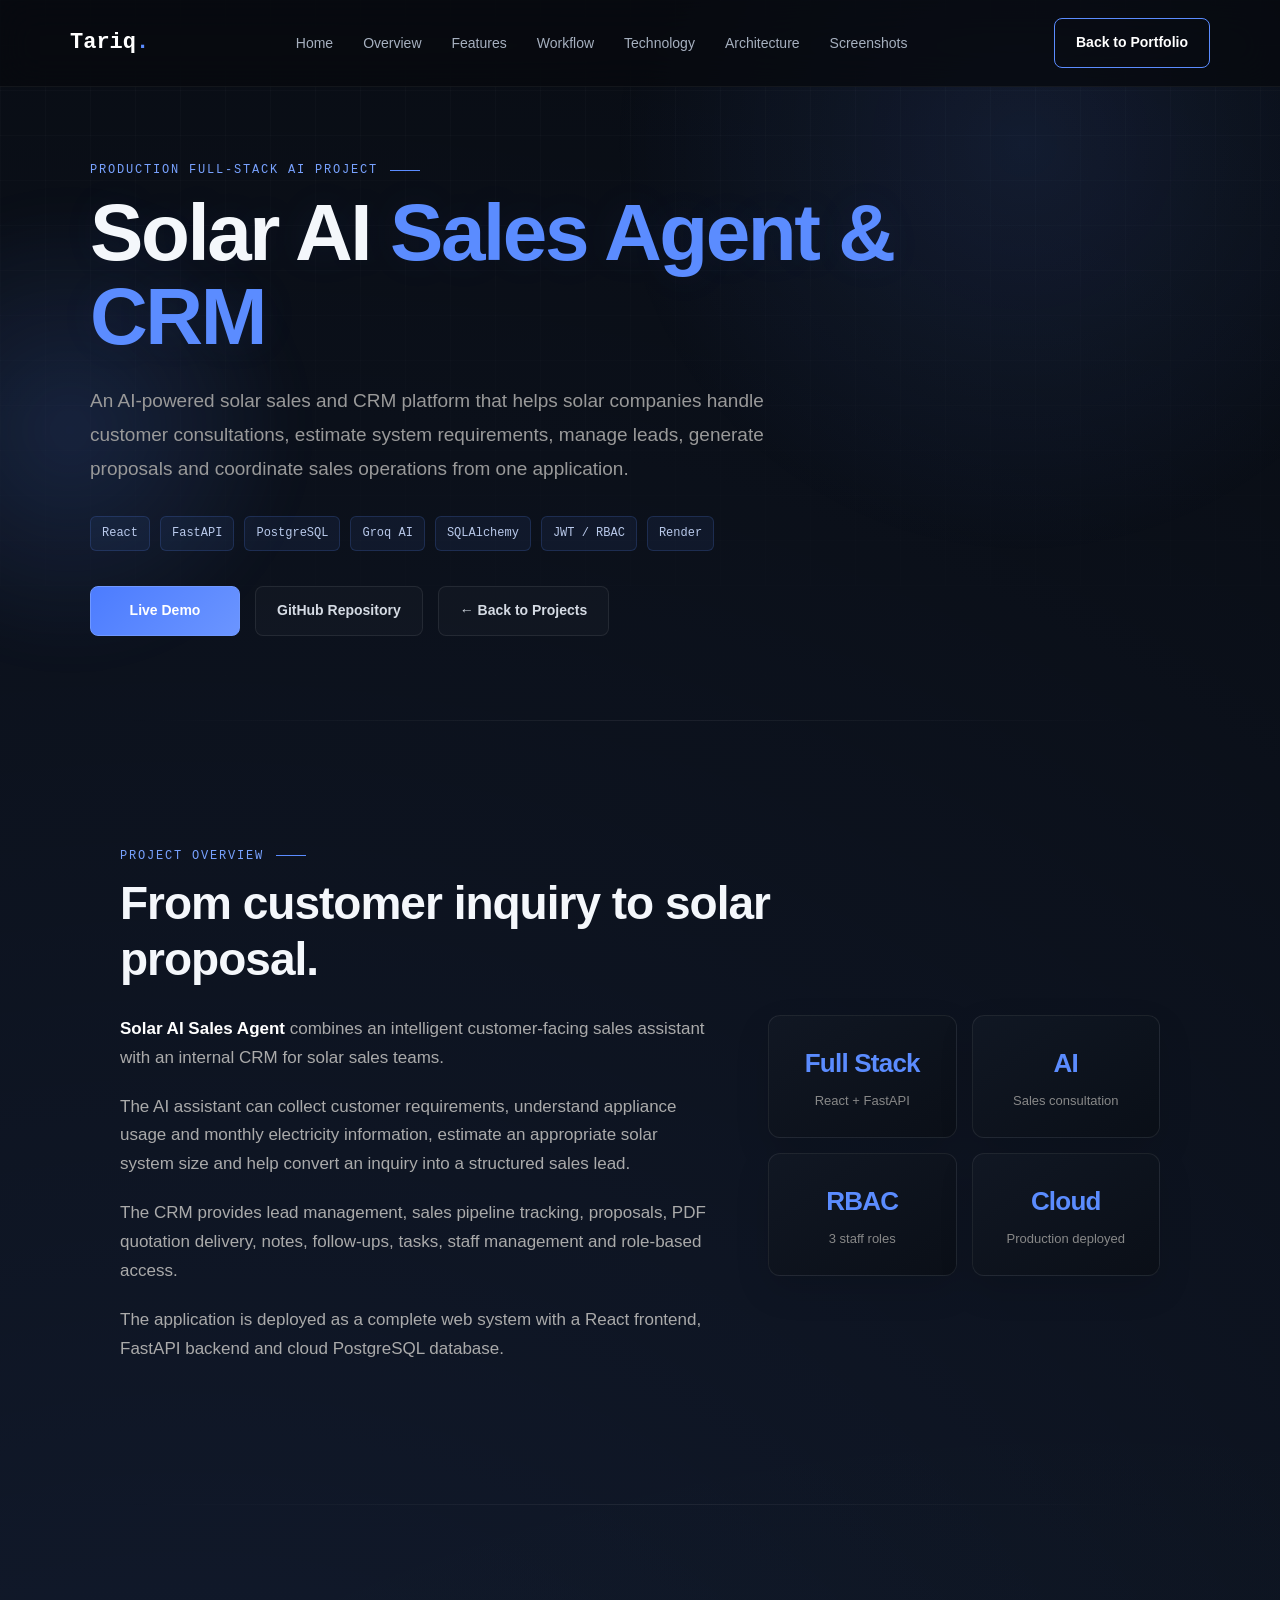
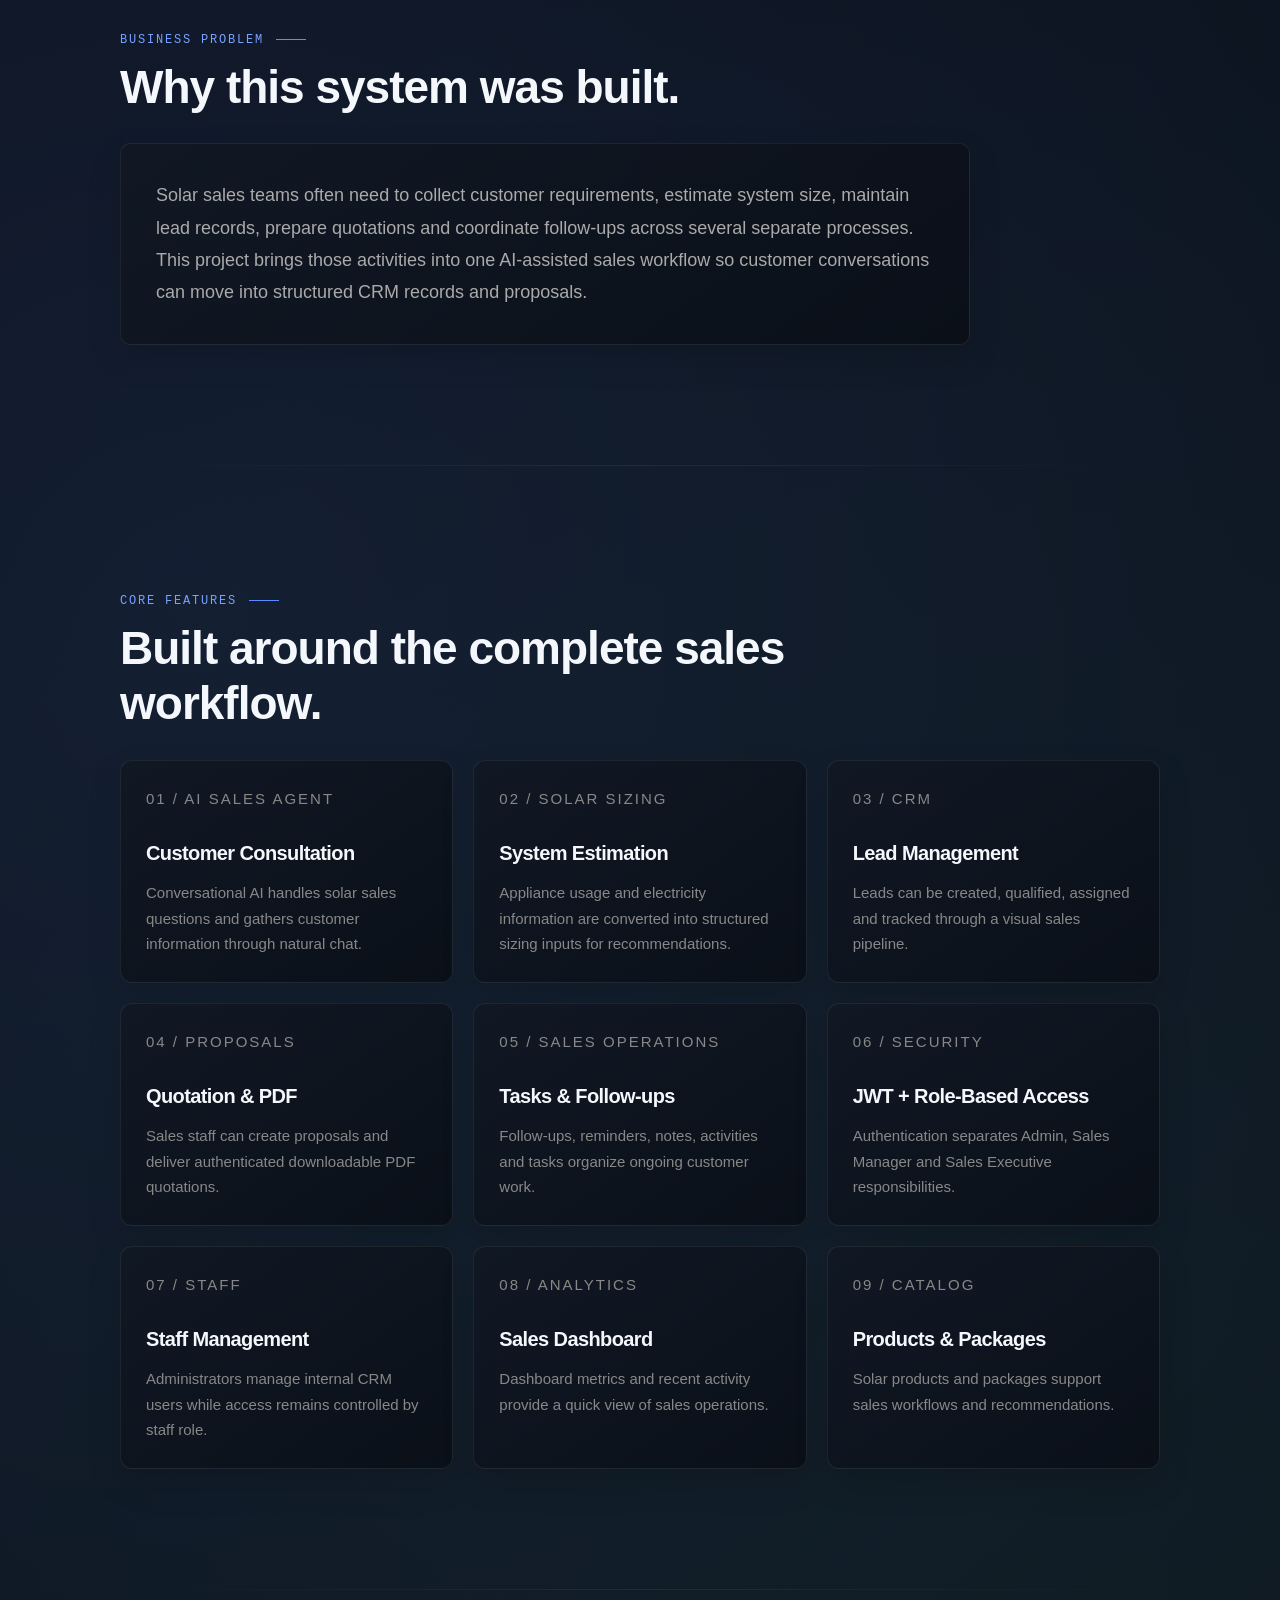
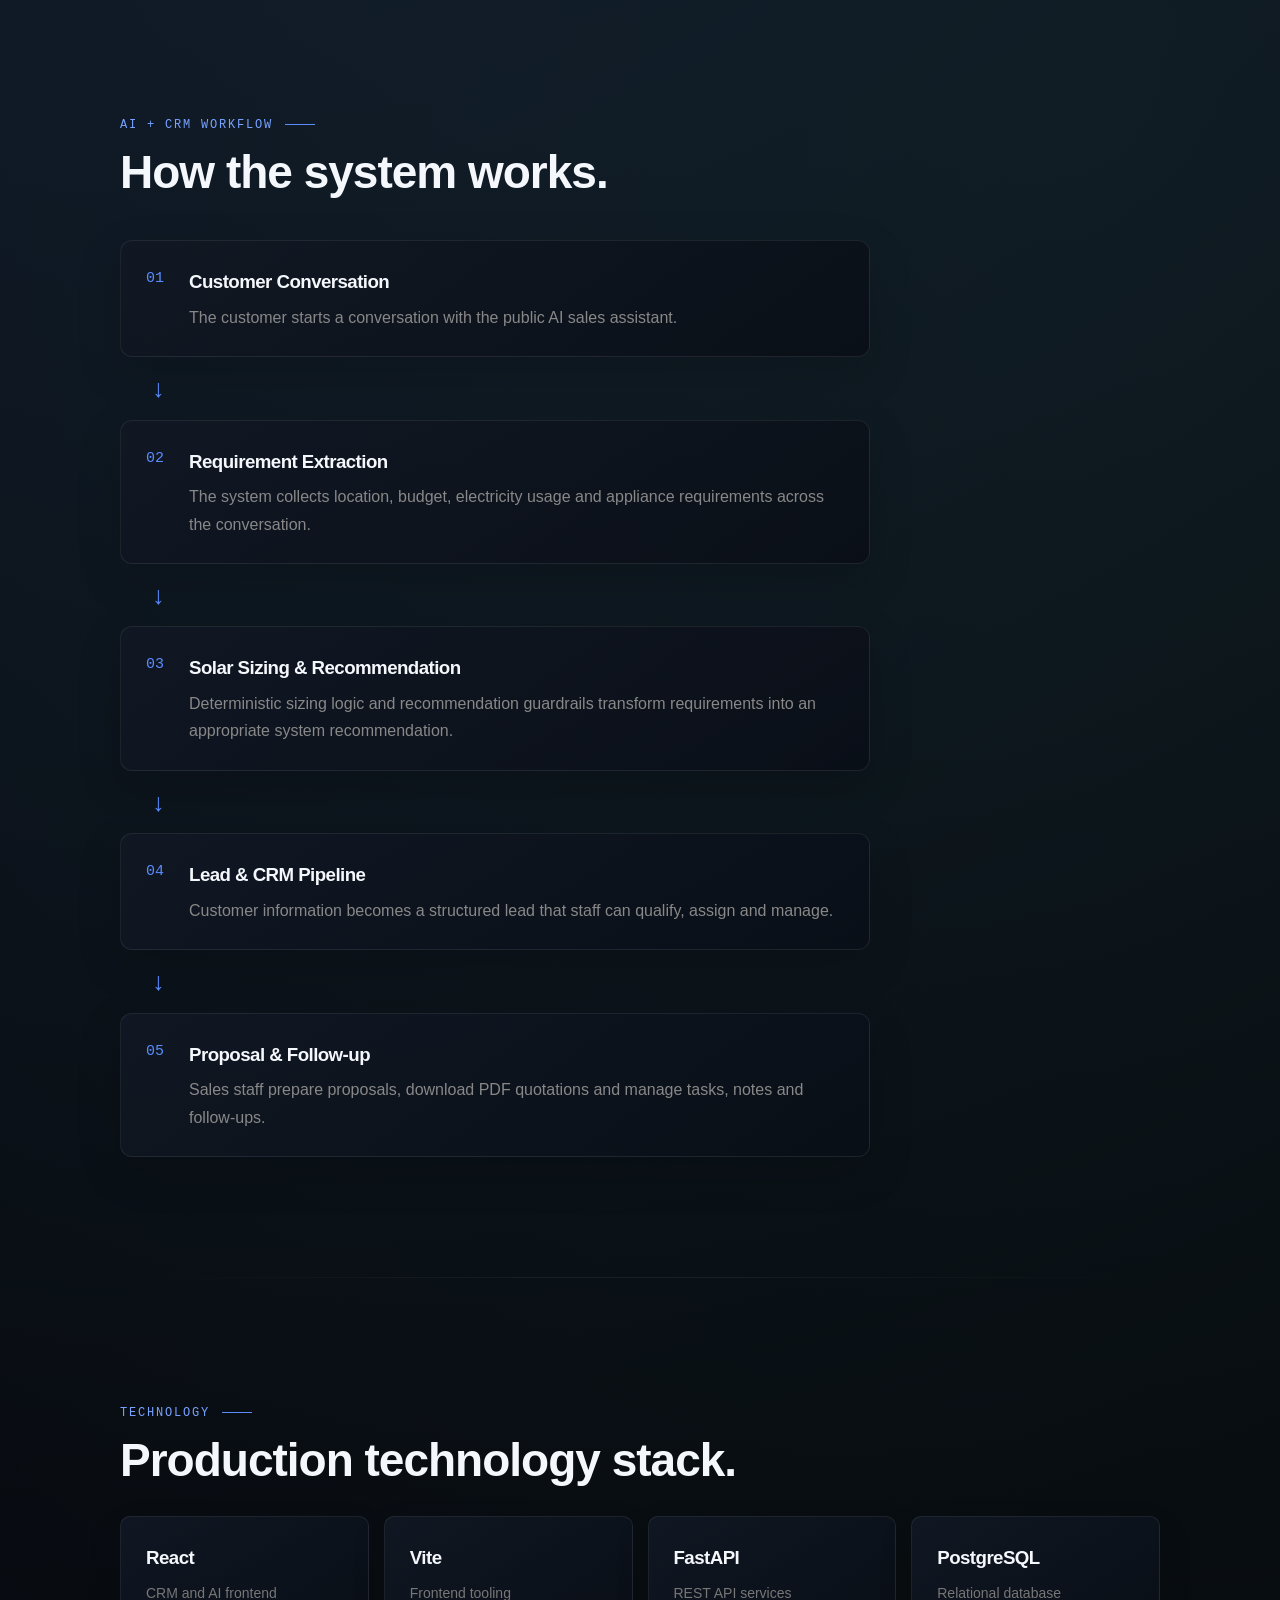
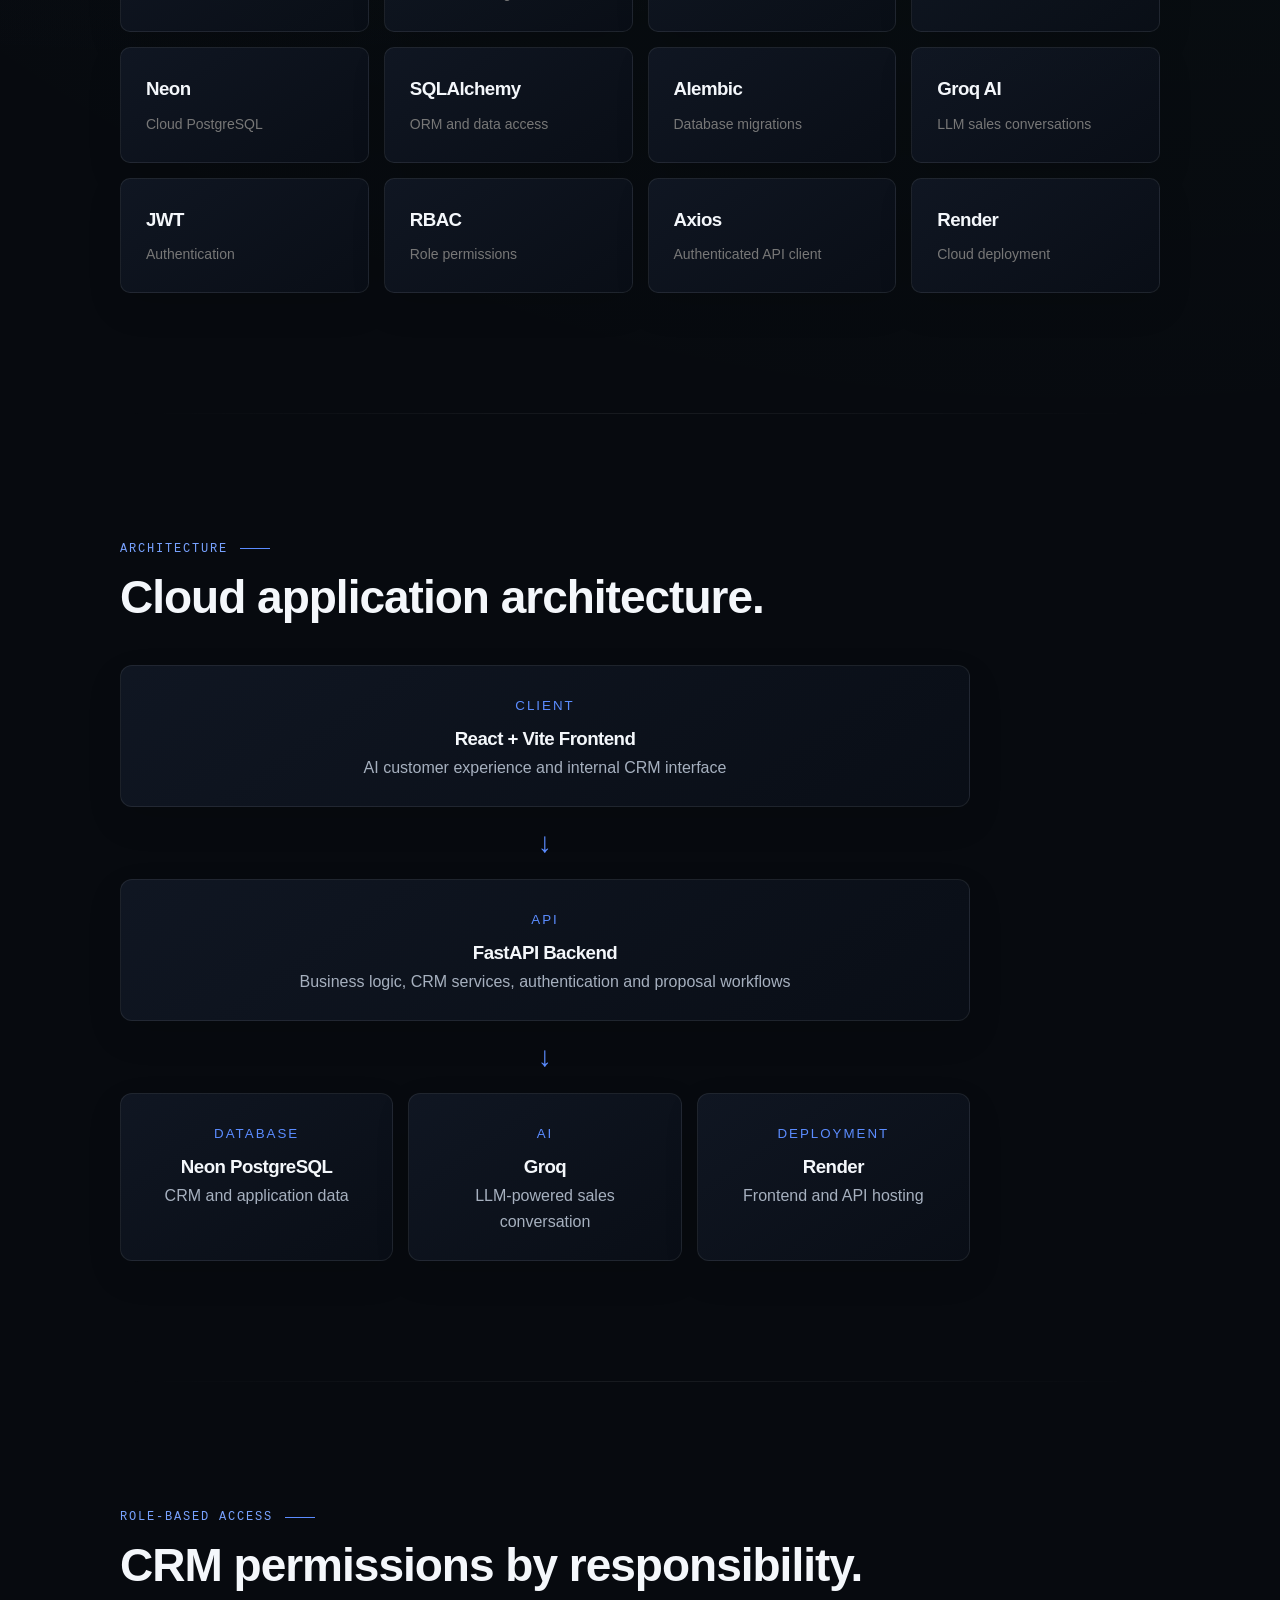
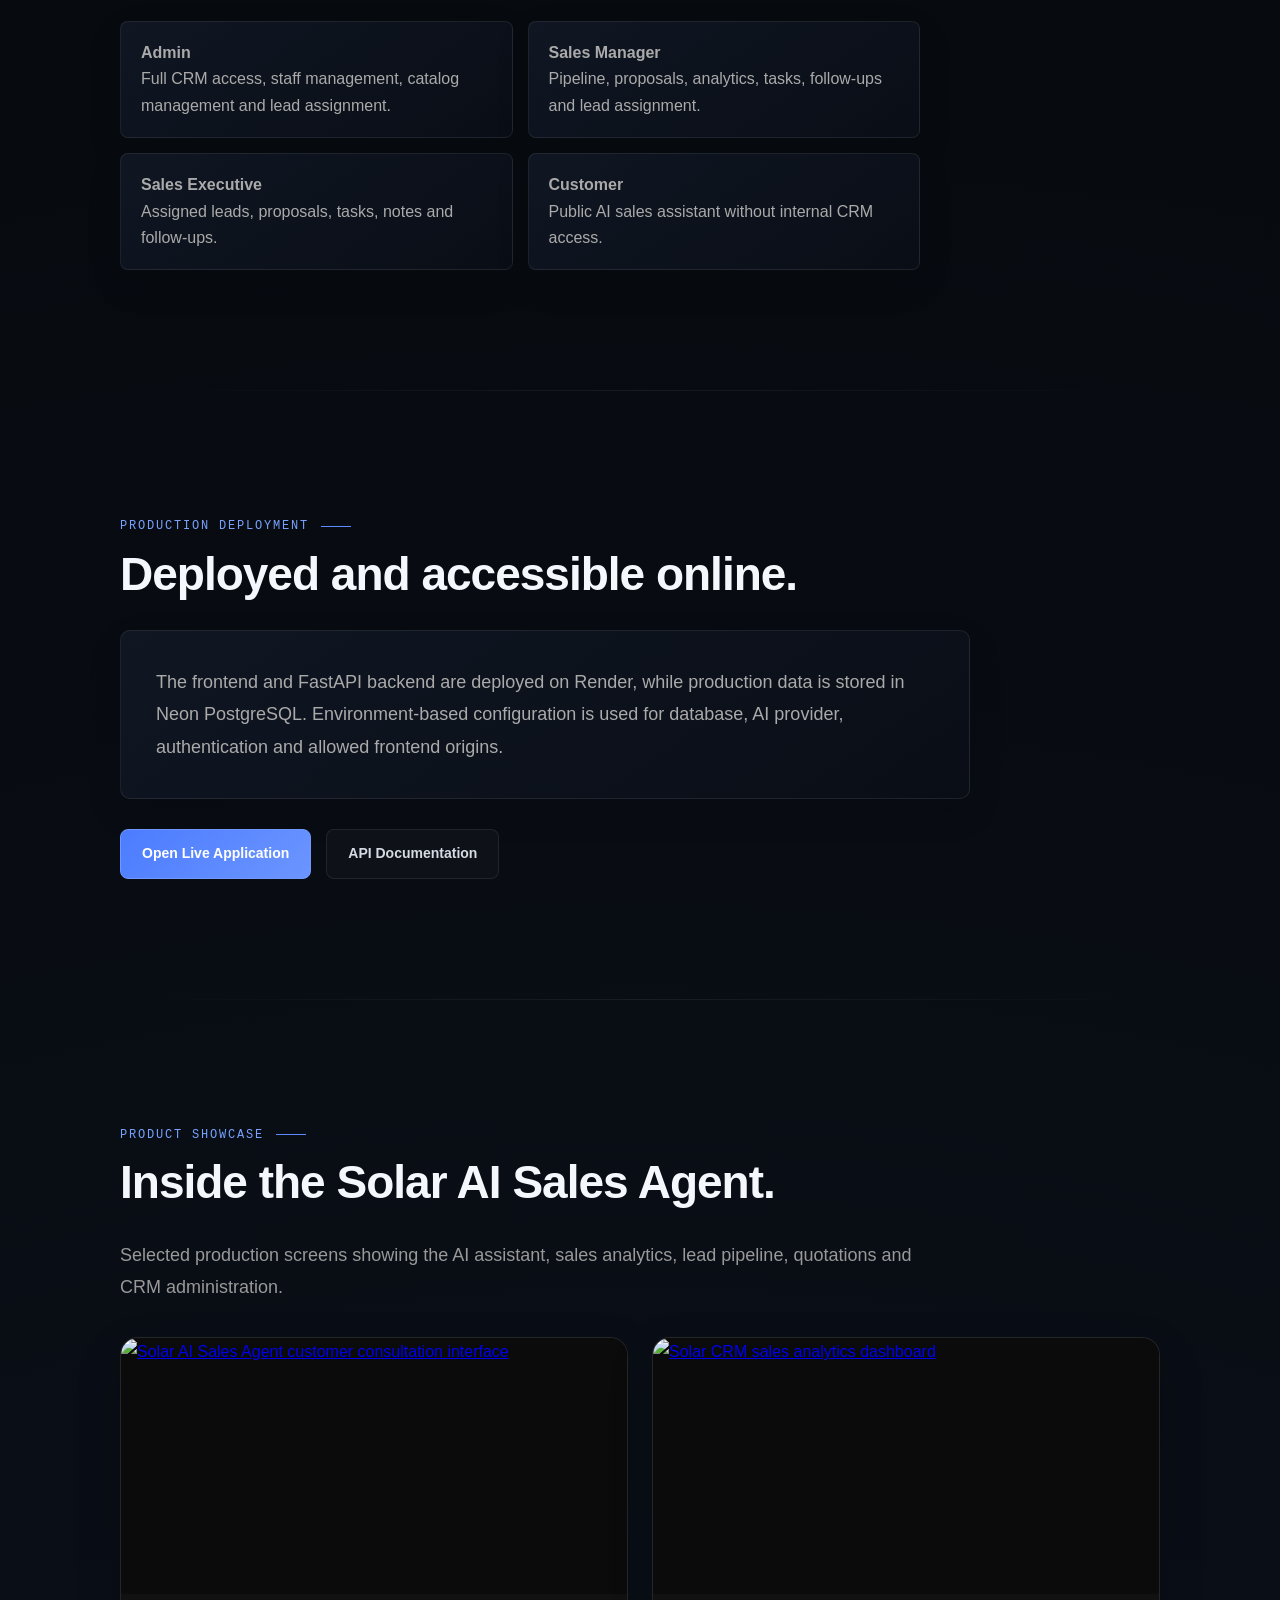
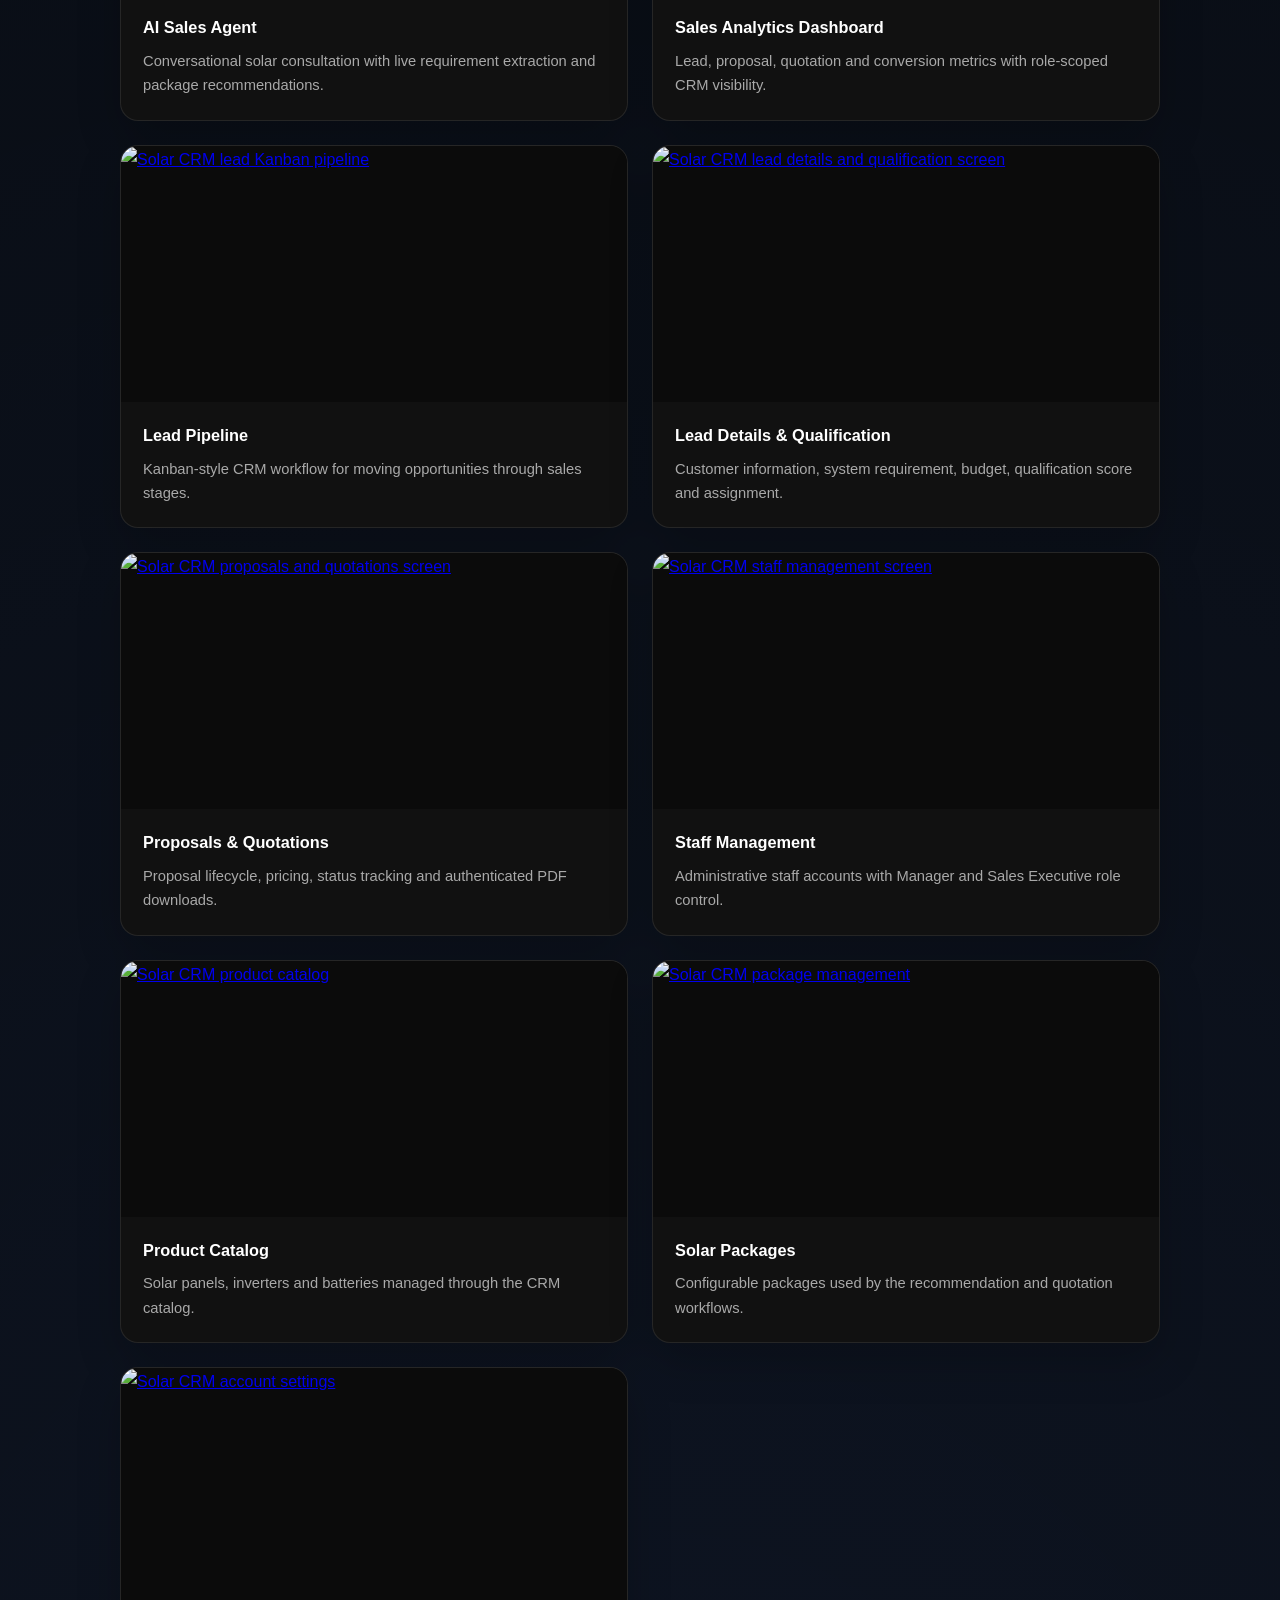
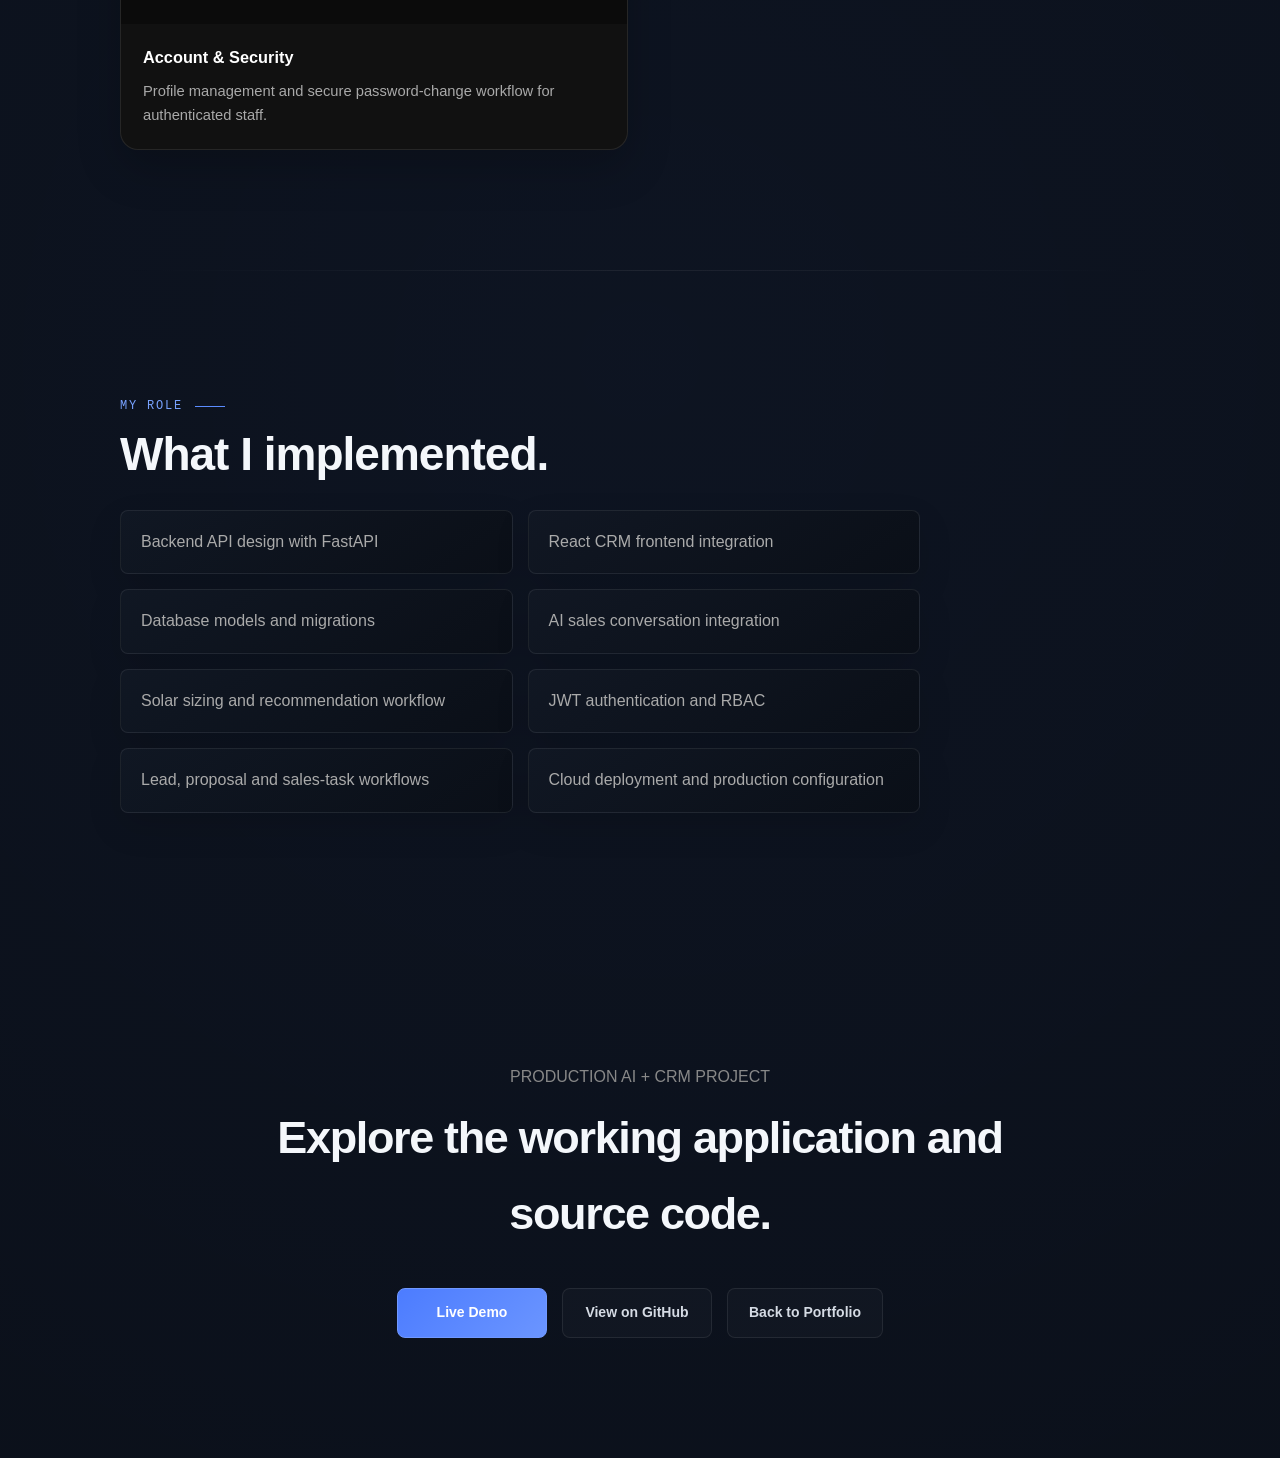
==== commit de483414: "Add Solar AI Sales Agent project to portfolio" ====
--- a/solar-ai-sales-agent.html
+++ b/solar-ai-sales-agent.html
@@ -12,7 +12,7 @@
 <ul class="nav-links">
 <li><a href="index.html">Home</a></li><li><a href="#overview">Overview</a></li>
 <li><a href="#features">Features</a></li><li><a href="#workflow">Workflow</a></li>
-<li><a href="#technology">Technology</a></li><li><a href="#architecture">Architecture</a></li>
+<li><a href="#technology">Technology</a></li><li><a href="#architecture">Architecture</a></li><li><a href="#screenshots">Screenshots</a></li>
 </ul>
 <div class="nav-actions"><a href="index.html#projects" class="nav-button desktop-cv">Back to Portfolio</a>
 <button class="menu-button" id="menuButton" aria-label="Open navigation menu"><span></span><span></span><span></span></button></div>
@@ -107,6 +107,126 @@
 <a href="https://solar-ai-sales-agent.onrender.com/docs" target="_blank" rel="noopener noreferrer" class="secondary-button">API Documentation</a>
 </div></section>
 
+
+<section id="screenshots" class="section project-detail-section solar-showcase">
+    <p class="section-label">PRODUCT SHOWCASE</p>
+    <h2 class="section-title">Inside the Solar AI Sales Agent.</h2>
+    <p class="about-text">
+        Selected production screens showing the AI assistant, sales analytics,
+        lead pipeline, quotations and CRM administration.
+    </p>
+
+    <div class="solar-screenshot-grid">
+        <figure class="solar-shot solar-shot-featured">
+            <a href="assets/images/solar-ai/ai-sales-agent.png" target="_blank">
+                <img src="assets/images/solar-ai/ai-sales-agent.png"
+                     alt="Solar AI Sales Agent customer consultation interface"
+                     loading="lazy">
+            </a>
+            <figcaption>
+                <strong>AI Sales Agent</strong>
+                <span>Conversational solar consultation with live requirement extraction and package recommendations.</span>
+            </figcaption>
+        </figure>
+
+        <figure class="solar-shot solar-shot-featured">
+            <a href="assets/images/solar-ai/dashboard.png" target="_blank">
+                <img src="assets/images/solar-ai/dashboard.png"
+                     alt="Solar CRM sales analytics dashboard"
+                     loading="lazy">
+            </a>
+            <figcaption>
+                <strong>Sales Analytics Dashboard</strong>
+                <span>Lead, proposal, quotation and conversion metrics with role-scoped CRM visibility.</span>
+            </figcaption>
+        </figure>
+
+        <figure class="solar-shot">
+            <a href="assets/images/solar-ai/leads-kanban.png" target="_blank">
+                <img src="assets/images/solar-ai/leads-kanban.png"
+                     alt="Solar CRM lead Kanban pipeline"
+                     loading="lazy">
+            </a>
+            <figcaption>
+                <strong>Lead Pipeline</strong>
+                <span>Kanban-style CRM workflow for moving opportunities through sales stages.</span>
+            </figcaption>
+        </figure>
+
+        <figure class="solar-shot">
+            <a href="assets/images/solar-ai/lead-details.png" target="_blank">
+                <img src="assets/images/solar-ai/lead-details.png"
+                     alt="Solar CRM lead details and qualification screen"
+                     loading="lazy">
+            </a>
+            <figcaption>
+                <strong>Lead Details & Qualification</strong>
+                <span>Customer information, system requirement, budget, qualification score and assignment.</span>
+            </figcaption>
+        </figure>
+
+        <figure class="solar-shot">
+            <a href="assets/images/solar-ai/proposals.png" target="_blank">
+                <img src="assets/images/solar-ai/proposals.png"
+                     alt="Solar CRM proposals and quotations screen"
+                     loading="lazy">
+            </a>
+            <figcaption>
+                <strong>Proposals & Quotations</strong>
+                <span>Proposal lifecycle, pricing, status tracking and authenticated PDF downloads.</span>
+            </figcaption>
+        </figure>
+
+        <figure class="solar-shot">
+            <a href="assets/images/solar-ai/staff-management.png" target="_blank">
+                <img src="assets/images/solar-ai/staff-management.png"
+                     alt="Solar CRM staff management screen"
+                     loading="lazy">
+            </a>
+            <figcaption>
+                <strong>Staff Management</strong>
+                <span>Administrative staff accounts with Manager and Sales Executive role control.</span>
+            </figcaption>
+        </figure>
+
+        <figure class="solar-shot">
+            <a href="assets/images/solar-ai/products.png" target="_blank">
+                <img src="assets/images/solar-ai/products.png"
+                     alt="Solar CRM product catalog"
+                     loading="lazy">
+            </a>
+            <figcaption>
+                <strong>Product Catalog</strong>
+                <span>Solar panels, inverters and batteries managed through the CRM catalog.</span>
+            </figcaption>
+        </figure>
+
+        <figure class="solar-shot">
+            <a href="assets/images/solar-ai/packages.png" target="_blank">
+                <img src="assets/images/solar-ai/packages.png"
+                     alt="Solar CRM package management"
+                     loading="lazy">
+            </a>
+            <figcaption>
+                <strong>Solar Packages</strong>
+                <span>Configurable packages used by the recommendation and quotation workflows.</span>
+            </figcaption>
+        </figure>
+
+        <figure class="solar-shot">
+            <a href="assets/images/solar-ai/settings.png" target="_blank">
+                <img src="assets/images/solar-ai/settings.png"
+                     alt="Solar CRM account settings"
+                     loading="lazy">
+            </a>
+            <figcaption>
+                <strong>Account & Security</strong>
+                <span>Profile management and secure password-change workflow for authenticated staff.</span>
+            </figcaption>
+        </figure>
+    </div>
+</section>
+
 <section class="section project-detail-section"><p class="section-label">MY ROLE</p>
 <h2 class="section-title">What I implemented.</h2><div class="role-container">
 <div class="role-item">Backend API design with FastAPI</div><div class="role-item">React CRM frontend integration</div>
--- a/style.css
+++ b/style.css
@@ -1,3037 +1,3667 @@
-* {
-    margin: 0;
-    padding: 0;
-    box-sizing: border-box;
-}
-
-html {
-    scroll-behavior: smooth;
-}
-
-body {
-    font-family: Arial, Helvetica, sans-serif;
-    background: #080808;
-    color: #ffffff;
-    line-height: 1.6;
-}
-
-
-/* =========================
-   NAVBAR
-========================= */
-
-header {
-    width: 100%;
-    position: fixed;
-    top: 0;
-    left: 0;
-    z-index: 1000;
-    background: rgba(8, 8, 8, 0.9);
-    backdrop-filter: blur(10px);
-}
-
-.navbar {
-    max-width: 1200px;
-    margin: auto;
-    padding: 20px 30px;
-
-    display: flex;
-    align-items: center;
-    justify-content: space-between;
-}
-
-.logo {
-    color: white;
-    text-decoration: none;
-    font-size: 25px;
-    font-weight: bold;
-}
-
-.logo span {
-    color: #5b8cff;
-}
-
-.nav-links {
-    list-style: none;
-    display: flex;
-    gap: 30px;
-}
-
-.nav-links a {
-    color: #bbbbbb;
-    text-decoration: none;
-    transition: 0.3s;
-}
-
-.nav-links a:hover {
-    color: white;
-}
-
-.nav-button {
-    text-decoration: none;
-    color: white;
-    border: 1px solid #5b8cff;
-    padding: 9px 18px;
-    border-radius: 6px;
-}
-
-
-/* =========================
-   HERO
-========================= */
-
-.hero {
-    min-height: 100vh;
-    max-width: 1200px;
-    margin: auto;
-
-    padding: 150px 30px 80px;
-
-    display: flex;
-    align-items: center;
-    justify-content: space-between;
-    gap: 70px;
-}
-
-.hero-content {
-    max-width: 600px;
-}
-
-.small-title {
-    color: #5b8cff;
-    font-size: 14px;
-    letter-spacing: 3px;
-    margin-bottom: 15px;
-}
-
-.hero h1 {
-    font-size: 75px;
-    line-height: 1;
-    margin-bottom: 10px;
-}
-
-.hero h2 {
-    font-size: 32px;
-    color: #bbbbbb;
-    margin-bottom: 25px;
-}
-
-.hero-description {
-    color: #999999;
-    font-size: 18px;
-    max-width: 550px;
-}
-
-.hero-buttons {
-    margin-top: 35px;
-    display: flex;
-    gap: 15px;
-}
-
-.primary-button,
-.secondary-button {
-    display: inline-block;
-    text-decoration: none;
-    padding: 12px 22px;
-    border-radius: 6px;
-    transition: 0.3s;
-}
-
-.primary-button {
-    background: #5b8cff;
-    color: white;
-}
-
-.primary-button:hover {
-    transform: translateY(-3px);
-}
-
-.secondary-button {
-    border: 1px solid #444;
-    color: white;
-}
-
-.secondary-button:hover {
-    border-color: #5b8cff;
-}
-
-
-/* =========================
-   CODE CARD
-========================= */
-
-.hero-card {
-    width: 430px;
-}
-
-.code-window {
-    background: #111111;
-    border: 1px solid #292929;
-    border-radius: 12px;
-    overflow: hidden;
-    box-shadow: 0 20px 60px rgba(0, 0, 0, 0.5);
-}
-
-.window-top {
-    height: 40px;
-    background: #181818;
-
-    display: flex;
-    align-items: center;
-    gap: 8px;
-    padding-left: 15px;
-}
-
-.window-top span {
-    width: 11px;
-    height: 11px;
-    border-radius: 50%;
-    background: #555;
-}
-
-.code-content {
-    padding: 30px;
-    font-family: Consolas, monospace;
-    font-size: 15px;
-    color: #ddd;
-}
-
-.indent {
-    margin-left: 25px;
-}
-
-.indent2 {
-    margin-left: 50px;
-}
-
-.purple {
-    color: #c084fc;
-}
-
-.green {
-    color: #86efac;
-}
-
-
-/* =========================
-   SECTIONS
-========================= */
-
-.section {
-    max-width: 1000px;
-    margin: auto;
-    padding: 110px 30px;
-}
-
-.section-label {
-    color: #5b8cff;
-    font-size: 13px;
-    letter-spacing: 3px;
-    margin-bottom: 10px;
-}
-
-.section-title {
-    font-size: 40px;
-    margin-bottom: 25px;
-}
-
-.about-text {
-    max-width: 750px;
-    color: #999999;
-    font-size: 18px;
-}
-
-
-/* =========================
-   SKILLS
-========================= */
-
-.skills-container {
-    display: grid;
-    grid-template-columns: repeat(3, 1fr);
-    gap: 18px;
-}
-
-.skill-card {
-    background: #111111;
-    border: 1px solid #252525;
-    padding: 25px;
-    border-radius: 10px;
-    transition: 0.3s;
-}
-
-.skill-card:hover {
-    transform: translateY(-5px);
-    border-color: #5b8cff;
-}
-
-.skill-card h3 {
-    margin-bottom: 8px;
-}
-
-.skill-card p {
-    color: #888888;
-}
-
-
-/* =========================
-   PROJECT
-========================= */
-
-.project-card {
-    background: #111111;
-    border: 1px solid #292929;
-    border-radius: 12px;
-    padding: 40px;
-    max-width: 800px;
-}
-
-.project-number {
-    color: #5b8cff;
-    font-size: 14px;
-}
-
-.project-card h3 {
-    font-size: 30px;
-    margin: 10px 0 15px;
-}
-
-.project-card p {
-    color: #999999;
-}
-
-.project-tech {
-    margin-top: 25px;
-    display: flex;
-    gap: 10px;
-    flex-wrap: wrap;
-}
-
-.project-tech span {
-    border: 1px solid #333;
-    padding: 5px 12px;
-    border-radius: 20px;
-    font-size: 13px;
-    color: #bbb;
-}
-
-
-/* =========================
-   CONTACT
-========================= */
-
-.contact-section {
-    text-align: center;
-}
-
-.contact-section p:not(.section-label) {
-    color: #999999;
-    margin-bottom: 30px;
-}
-
-
-/* =========================
-   FOOTER
-========================= */
-
-footer {
-    text-align: center;
-    padding: 30px;
-    border-top: 1px solid #222;
-    color: #666;
-}
-
-
-/* =========================
-   MOBILE
-========================= */
-
-@media (max-width: 800px) {
-
-    .nav-links {
-        display: none;
-    }
-
-    .hero {
-        flex-direction: column;
-        text-align: center;
-    }
-
-    .hero-buttons {
-        justify-content: center;
-    }
-
-    .hero h1 {
-        font-size: 55px;
-    }
-
-    .hero h2 {
-        font-size: 25px;
-    }
-
-    .hero-card {
-        width: 100%;
-        max-width: 430px;
-    }
-
-    .skills-container {
-        grid-template-columns: 1fr;
-    }
-
-    .section-title {
-        font-size: 32px;
-    }
-}
-
-/* =========================
-   ABOUT HIGHLIGHTS
-========================= */
-
-.about-text {
-    margin-bottom: 20px;
-}
-
-.about-highlights {
-    display: grid;
-    grid-template-columns: repeat(3, 1fr);
-    gap: 18px;
-    margin-top: 35px;
-}
-
-.highlight {
-    padding: 20px;
-    background: #111111;
-    border: 1px solid #252525;
-    border-radius: 10px;
-}
-
-.highlight h3 {
-    margin-bottom: 5px;
-}
-
-.highlight p {
-    color: #888888;
-    font-size: 14px;
-}
-
-
-/* Mobile */
-
-@media (max-width: 800px) {
-
-    .about-highlights {
-        grid-template-columns: 1fr;
-    }
-
-}
-
-/* =========================
-   SKILL ICON
-========================= */
-
-.skill-icon {
-    font-size: 28px;
-    margin-bottom: 15px;
-}
-
-/* =========================
-   PROJECT BUTTONS
-========================= */
-
-.project-buttons {
-    margin-top: 25px;
-}
-
-.project-link {
-    display: inline-block;
-    text-decoration: none;
-    color: white;
-    border: 1px solid #5b8cff;
-    padding: 9px 18px;
-    border-radius: 6px;
-    transition: 0.3s;
-}
-
-.project-link:hover {
-    background: #5b8cff;
-}
-
-.project-card {
-    margin-bottom: 25px;
-}
-
-/* =========================
-   FIGMA PROJECT
-========================= */
-
-.figma-project {
-    margin-top: 35px;
-}
-
-.figma-preview {
-    width: 100%;
-    margin-top: 35px;
-    background: #0c0c0c;
-    border: 1px solid #292929;
-    border-radius: 16px;
-    padding: 12px;
-    overflow: hidden;
-}
-
-.figma-preview iframe {
-    width: 100%;
-    height: 650px;
-    border: none;
-    border-radius: 12px;
-    background: #111;
-}
-
-.figma-project .project-link {
-    display: inline-block;
-    margin-top: 25px;
-}
-
-
-/* Tablet */
-
-@media (max-width: 900px) {
-
-    .figma-preview iframe {
-        height: 550px;
-    }
-
-}
-
-
-/* Mobile */
-
-@media (max-width: 600px) {
-
-    .figma-preview {
-        padding: 6px;
-    }
-
-    .figma-preview iframe {
-        height: 500px;
-    }
-
-}
-
-/* ==========================================================
-   KNOWLEDGE GRAPH PROJECT DETAIL PAGE
-========================================================== */
-
-
-/* =========================
-   PROJECT HERO
-========================= */
-
-.project-detail-hero {
-    min-height: 80vh;
-
-    display: flex;
-    align-items: center;
-
-    padding: 150px 30px 80px;
-
-    background:
-        radial-gradient(circle at 80% 20%,
-            rgba(91, 140, 255, 0.12),
-            transparent 35%);
-}
-
-
-.project-detail-container {
-    width: 100%;
-    max-width: 1100px;
-    margin: auto;
-}
-
-
-.project-detail-hero h1 {
-    max-width: 900px;
-
-    font-size: clamp(45px, 7vw, 80px);
-
-    line-height: 1.05;
-
-    margin-bottom: 25px;
-}
-
-
-.project-detail-hero h1 span {
-    color: #5b8cff;
-}
-
-
-.project-hero-description {
-    max-width: 750px;
-
-    color: #999;
-
-    font-size: 19px;
-
-    margin-bottom: 30px;
-}
-
-
-.project-hero-tech {
-    margin-bottom: 35px;
-}
-
-
-
-/* =========================
-   PROJECT SECTIONS
-========================= */
-
-.project-detail-section {
-    max-width: 1100px;
-}
-
-
-.project-description p {
-    color: #aaa;
-
-    font-size: 17px;
-
-    margin-bottom: 20px;
-}
-
-
-.project-description strong {
-    color: white;
-}
-
-
-
-/* =========================
-   OVERVIEW
-========================= */
-
-.project-overview-grid {
-
-    display: grid;
-
-    grid-template-columns: 1.5fr 1fr;
-
-    gap: 60px;
-
-    align-items: start;
-}
-
-
-.project-stat-container {
-
-    display: grid;
-
-    grid-template-columns: repeat(2, 1fr);
-
-    gap: 15px;
-}
-
-
-.project-stat {
-
-    background: #111;
-
-    border: 1px solid #292929;
-
-    border-radius: 12px;
-
-    padding: 25px;
-
-    text-align: center;
-}
-
-
-.project-stat h3 {
-
-    color: #5b8cff;
-
-    font-size: 26px;
-
-    margin-bottom: 5px;
-}
-
-
-.project-stat p {
-
-    color: #888;
-
-    font-size: 13px;
-}
-
-
-
-/* =========================
-   PROBLEM
-========================= */
-
-.problem-card {
-
-    max-width: 850px;
-
-    padding: 35px;
-
-    background: #111;
-
-    border-left: 3px solid #5b8cff;
-
-    border-radius: 10px;
-}
-
-
-.problem-card p {
-
-    color: #aaa;
-
-    font-size: 18px;
-
-    line-height: 1.8;
-}
-
-
-
-/* =========================
-   FEATURES
-========================= */
-
-.feature-grid {
-
-    display: grid;
-
-    grid-template-columns: repeat(3, 1fr);
-
-    gap: 20px;
-}
-
-
-.feature-card {
-
-    min-height: 210px;
-
-    padding: 25px;
-
-    border-radius: 12px;
-
-    background: #111;
-
-    border: 1px solid #292929;
-
-    transition: 0.3s;
-}
-
-
-.feature-card:hover {
-
-    transform: translateY(-5px);
-
-    border-color: #5b8cff;
-}
-
-
-.feature-number {
-
-    color: #5b8cff;
-
-    font-size: 13px;
-
-    letter-spacing: 2px;
-
-    margin-bottom: 25px;
-}
-
-
-.feature-card h3 {
-
-    margin-bottom: 10px;
-
-    font-size: 20px;
-}
-
-
-.feature-card p {
-
-    color: #888;
-
-    font-size: 15px;
-}
-
-
-
-/* =========================
-   WORKFLOW
-========================= */
-
-.workflow {
-
-    max-width: 750px;
-
-    margin-top: 40px;
-}
-
-
-.workflow-item {
-
-    display: flex;
-
-    gap: 25px;
-
-    align-items: flex-start;
-
-    padding: 25px;
-
-    border-radius: 12px;
-
-    background: #111;
-
-    border: 1px solid #292929;
-}
-
-
-.workflow-item>span {
-
-    color: #5b8cff;
-
-    font-family: Consolas, monospace;
-
-    font-size: 15px;
-}
-
-
-.workflow-item h3 {
-
-    margin-bottom: 6px;
-}
-
-
-.workflow-item p {
-
-    color: #888;
-}
-
-
-.workflow-arrow {
-
-    padding: 10px 0;
-
-    margin-left: 32px;
-
-    color: #5b8cff;
-
-    font-size: 25px;
-}
-
-
-
-/* =========================
-   TECHNOLOGY
-========================= */
-
-.technology-grid {
-
-    display: grid;
-
-    grid-template-columns: repeat(4, 1fr);
-
-    gap: 15px;
-}
-
-
-.technology-card {
-
-    padding: 25px;
-
-    border-radius: 10px;
-
-    background: #111;
-
-    border: 1px solid #292929;
-
-    transition: 0.3s;
-}
-
-
-.technology-card:hover {
-
-    border-color: #5b8cff;
-
-    transform: translateY(-4px);
-}
-
-
-.technology-card h3 {
-
-    margin-bottom: 8px;
-}
-
-
-.technology-card p {
-
-    color: #777;
-
-    font-size: 14px;
-}
-
-
-
-/* =========================
-   ARCHITECTURE
-========================= */
-
-.architecture-container {
-
-    max-width: 850px;
-
-    margin-top: 40px;
-
-    text-align: center;
-}
-
-
-.architecture-box {
-
-    background: #111;
-
-    border: 1px solid #292929;
-
-    border-radius: 12px;
-
-    padding: 25px;
-}
-
-
-.architecture-box small {
-
-    color: #5b8cff;
-
-    letter-spacing: 2px;
-}
-
-
-.architecture-box h3 {
-
-    margin-top: 5px;
-}
-
-
-.architecture-arrow {
-
-    font-size: 28px;
-
-    color: #5b8cff;
-
-    padding: 12px;
-}
-
-
-.architecture-databases {
-
-    display: grid;
-
-    grid-template-columns: repeat(3, 1fr);
-
-    gap: 15px;
-}
-
-
-
-/* =========================
-   FIGMA PROTOTYPE
-========================= */
-
-.prototype-description {
-
-    color: #888;
-
-    margin-bottom: 30px;
-}
-
-
-.figma-preview {
-
-    width: 100%;
-
-    padding: 10px;
-
-    border-radius: 16px;
-
-    background: #111;
-
-    border: 1px solid #292929;
-
-    overflow: hidden;
-}
-
-
-.figma-preview iframe {
-
-    width: 100%;
-
-    height: 700px;
-
-    border: none;
-
-    border-radius: 10px;
-
-    background: #080808;
-}
-
-
-.prototype-button-container {
-
-    margin-top: 30px;
-
-    text-align: center;
-}
-
-
-
-/* =========================
-   ROLE
-========================= */
-
-.role-container {
-
-    display: grid;
-
-    grid-template-columns: repeat(2, 1fr);
-
-    gap: 15px;
-
-    max-width: 800px;
-}
-
-
-.role-item {
-
-    padding: 18px 20px;
-
-    border-radius: 8px;
-
-    background: #111;
-
-    border: 1px solid #292929;
-
-    color: #aaa;
-
-    transition: 0.3s;
-}
-
-
-.role-item:hover {
-
-    color: white;
-
-    border-color: #5b8cff;
-}
-
-
-
-/* =========================
-   BOTTOM SECTION
-========================= */
-
-.project-bottom {
-
-    max-width: 900px;
-
-    margin: auto;
-
-    padding: 130px 30px;
-
-    text-align: center;
-}
-
-
-.project-bottom p {
-
-    color: #888;
-
-    margin-bottom: 10px;
-}
-
-
-.project-bottom h2 {
-
-    font-size: 45px;
-
-    margin-bottom: 30px;
-}
-
-
-
-/* =========================
-   TABLET
-========================= */
-
-@media (max-width: 900px) {
-
-    .project-overview-grid {
-
-        grid-template-columns: 1fr;
-    }
-
-
-    .feature-grid {
-
-        grid-template-columns: repeat(2, 1fr);
-    }
-
-
-    .technology-grid {
-
-        grid-template-columns: repeat(2, 1fr);
-    }
-
-
-    .figma-preview iframe {
-
-        height: 600px;
-    }
-
-}
-
-
-
-/* =========================
-   MOBILE
-========================= */
-
-@media (max-width: 600px) {
-
-    .project-detail-hero {
-
-        padding-top: 130px;
-    }
-
-
-    .project-detail-hero h1 {
-
-        font-size: 43px;
-    }
-
-
-    .project-hero-description {
-
-        font-size: 16px;
-    }
-
-
-    .project-stat-container {
-
-        grid-template-columns: 1fr 1fr;
-    }
-
-
-    .feature-grid {
-
-        grid-template-columns: 1fr;
-    }
-
-
-    .technology-grid {
-
-        grid-template-columns: 1fr;
-    }
-
-
-    .architecture-databases {
-
-        grid-template-columns: 1fr;
-    }
-
-
-    .role-container {
-
-        grid-template-columns: 1fr;
-    }
-
-
-    .figma-preview {
-
-        padding: 5px;
-    }
-
-
-    .figma-preview iframe {
-
-        height: 520px;
-    }
-
-
-    .project-bottom h2 {
-
-        font-size: 34px;
-    }
-
-}
-
-/* =========================
-   CONTACT SECTION
-========================= */
-
-.contact-section {
-    text-align: center;
-}
-
-.contact-intro {
-    max-width: 700px;
-    margin: 0 auto 45px;
-
-    color: #999;
-    font-size: 17px;
-    line-height: 1.8;
-}
-
-
-.contact-grid {
-    display: grid;
-
-    grid-template-columns:
-        repeat(auto-fit, minmax(200px, 1fr));
-
-    gap: 18px;
-
-    margin-top: 35px;
-}
-
-
-.contact-card {
-    background: #111111;
-
-    border: 1px solid #292929;
-
-    padding: 28px 20px;
-
-    border-radius: 12px;
-
-    transition: 0.3s;
-}
-
-
-.contact-card:hover {
-    transform: translateY(-5px);
-
-    border-color: #5b8cff;
-}
-
-
-.contact-icon {
-    font-size: 26px;
-
-    margin-bottom: 15px;
-
-    color: #5b8cff;
-
-    font-weight: bold;
-}
-
-
-.contact-card h3 {
-    margin-bottom: 10px;
-}
-
-
-.contact-card a {
-    color: #999;
-
-    text-decoration: none;
-
-    word-break: break-word;
-
-    transition: 0.3s;
-}
-
-
-.contact-card a:hover {
-    color: #5b8cff;
-}
-
-
-.contact-card p {
-    color: #999;
-}
-
-
-.contact-buttons {
-    margin-top: 40px;
-
-    display: flex;
-
-    justify-content: center;
-
-    flex-wrap: wrap;
-
-    gap: 15px;
-}
-
-
-/* Mobile */
-
-@media (max-width: 600px) {
-
-    .contact-grid {
-        grid-template-columns: 1fr;
-    }
-
-
-    .contact-buttons {
-        flex-direction: column;
-
-        align-items: center;
-    }
-
-
-    .contact-buttons a {
-        width: 100%;
-
-        max-width: 280px;
-    }
-
-}
-
-/* ==========================================================
-   PROFESSIONAL ANIMATIONS & POLISH
-========================================================== */
-
-:root {
-    --primary: #5b8cff;
-    --primary-soft: rgba(91, 140, 255, 0.12);
-    --bg: #080808;
-    --card-bg: #111111;
-    --text-main: #ffffff;
-    --text-muted: #a3a3a3;
-    --border: #292929;
-}
-
-
-/* =========================
-   BETTER TEXT READABILITY
-========================= */
-
-body {
-    background:
-        radial-gradient(circle at 80% 5%,
-            rgba(91, 140, 255, 0.08),
-            transparent 25%),
-        #080808;
-
-    color: var(--text-main);
-
-    -webkit-font-smoothing: antialiased;
-    text-rendering: optimizeLegibility;
-}
-
-p {
-    color: var(--text-muted);
-}
-
-.section-title {
-    line-height: 1.2;
-    letter-spacing: -1px;
-}
-
-.hero-description,
-.about-text,
-.contact-intro,
-.project-hero-description,
-.prototype-description {
-    line-height: 1.8;
-}
-
-
-/* =========================
-   NAVBAR ANIMATION
-========================= */
-
-header {
-    transition:
-        background 0.3s ease,
-        box-shadow 0.3s ease;
-}
-
-header.scrolled {
-    background: rgba(8, 8, 8, 0.92);
-
-    box-shadow:
-        0 8px 30px rgba(0, 0, 0, 0.35);
-}
-
-.nav-links a {
-    position: relative;
-}
-
-.nav-links a::after {
-    content: "";
-
-    position: absolute;
-
-    left: 0;
-    bottom: -6px;
-
-    width: 0;
-    height: 2px;
-
-    background: var(--primary);
-
-    transition: width 0.3s ease;
-}
-
-.nav-links a:hover::after {
-    width: 100%;
-}
-
-
-/* =========================
-   BUTTON ANIMATION
-========================= */
-
-.primary-button,
-.secondary-button,
-.project-link,
-.nav-button {
-    position: relative;
-
-    overflow: hidden;
-
-    transition:
-        transform 0.25s ease,
-        box-shadow 0.25s ease,
-        background 0.25s ease,
-        border-color 0.25s ease;
-}
-
-.primary-button:hover,
-.project-link:hover {
-    transform: translateY(-3px);
-
-    box-shadow:
-        0 10px 28px rgba(91, 140, 255, 0.25);
-}
-
-.secondary-button:hover,
-.nav-button:hover {
-    transform: translateY(-3px);
-
-    border-color: var(--primary);
-
-    box-shadow:
-        0 8px 24px rgba(91, 140, 255, 0.12);
-}
-
-
-/* subtle button shine */
-
-.primary-button::before {
-    content: "";
-
-    position: absolute;
-
-    top: 0;
-    left: -120%;
-
-    width: 100%;
-    height: 100%;
-
-    background:
-        linear-gradient(120deg,
-            transparent,
-            rgba(255, 255, 255, 0.22),
-            transparent);
-
-    transition: left 0.55s ease;
-}
-
-.primary-button:hover::before {
-    left: 120%;
-}
-
-
-/* =========================
-   HERO ANIMATION
-========================= */
-
-.hero-content {
-    animation: heroContentIn 0.8s ease forwards;
-}
-
-.hero-card {
-    animation: heroCardIn 0.9s ease forwards;
-}
-
-@keyframes heroContentIn {
-
-    from {
-        opacity: 0;
-        transform: translateY(30px);
-    }
-
-    to {
-        opacity: 1;
-        transform: translateY(0);
-    }
-}
-
-@keyframes heroCardIn {
-
-    from {
-        opacity: 0;
-        transform:
-            translateY(30px) scale(0.97);
-    }
-
-    to {
-        opacity: 1;
-        transform:
-            translateY(0) scale(1);
-    }
-}
-
-
-/* code card floating effect */
-
-.code-window {
-    animation: codeFloat 5s ease-in-out infinite;
-}
-
-@keyframes codeFloat {
-
-    0%,
-    100% {
-        transform: translateY(0);
-    }
-
-    50% {
-        transform: translateY(-8px);
-    }
-
-}
-
-
-/* =========================
-   HERO TITLE ACCENT
-========================= */
-
-.hero h1,
-.project-detail-hero h1 {
-    text-shadow:
-        0 0 40px rgba(91, 140, 255, 0.08);
-}
-
-.small-title,
-.section-label {
-    position: relative;
-    display: inline-block;
-}
-
-.small-title::after,
-.section-label::after {
-
-    content: "";
-
-    display: inline-block;
-
-    width: 30px;
-    height: 1px;
-
-    background: var(--primary);
-
-    margin-left: 12px;
-
-    vertical-align: middle;
-}
-
-
-/* =========================
-   SCROLL REVEAL
-========================= */
-
-.reveal {
-    opacity: 0;
-
-    transform: translateY(35px);
-
-    transition:
-        opacity 0.7s ease,
-        transform 0.7s ease;
-}
-
-.reveal.visible {
-    opacity: 1;
-
-    transform: translateY(0);
-}
-
-
-/* directions */
-
-.reveal-left {
-    opacity: 0;
-
-    transform: translateX(-35px);
-
-    transition:
-        opacity 0.7s ease,
-        transform 0.7s ease;
-}
-
-.reveal-right {
-    opacity: 0;
-
-    transform: translateX(35px);
-
-    transition:
-        opacity 0.7s ease,
-        transform 0.7s ease;
-}
-
-.reveal-left.visible,
-.reveal-right.visible {
-
-    opacity: 1;
-
-    transform: translateX(0);
-}
-
-
-/* =========================
-   PROFESSIONAL CARDS
-========================= */
-
-.skill-card,
-.project-card,
-.contact-card,
-.feature-card,
-.technology-card,
-.project-stat,
-.architecture-box,
-.role-item,
-.highlight,
-.workflow-item {
-
-    transition:
-        transform 0.3s ease,
-        border-color 0.3s ease,
-        box-shadow 0.3s ease,
-        background 0.3s ease;
-}
-
-.skill-card:hover,
-.contact-card:hover,
-.feature-card:hover,
-.technology-card:hover,
-.project-stat:hover,
-.highlight:hover,
-.role-item:hover {
-
-    transform: translateY(-6px);
-
-    border-color: rgba(91, 140, 255, 0.65);
-
-    box-shadow:
-        0 16px 40px rgba(0, 0, 0, 0.28);
-}
-
-
-/* =========================
-   PROJECT CARD
-========================= */
-
-.project-card {
-    position: relative;
-    overflow: hidden;
-}
-
-.project-card::before {
-
-    content: "";
-
-    position: absolute;
-
-    top: 0;
-    left: 0;
-
-    width: 3px;
-    height: 0;
-
-    background: var(--primary);
-
-    transition: height 0.4s ease;
-}
-
-.project-card:hover::before {
-    height: 100%;
-}
-
-.project-card:hover {
-    border-color: rgba(91, 140, 255, 0.5);
-
-    box-shadow:
-        0 20px 50px rgba(0, 0, 0, 0.3);
-}
-
-
-/* =========================
-   FIGMA FRAME
-========================= */
-
-.figma-preview {
-    transition:
-        transform 0.35s ease,
-        border-color 0.35s ease,
-        box-shadow 0.35s ease;
-}
-
-.figma-preview:hover {
-    border-color: rgba(91, 140, 255, 0.55);
-
-    box-shadow:
-        0 20px 55px rgba(0, 0, 0, 0.35);
-}
-
-
-/* =========================
-   SKILL ICON ANIMATION
-========================= */
-
-.skill-icon {
-    display: inline-block;
-
-    transition:
-        transform 0.3s ease;
-}
-
-.skill-card:hover .skill-icon {
-
-    transform:
-        translateY(-4px) scale(1.1);
-}
-
-
-/* =========================
-   CONTACT
-========================= */
-
-.contact-card a {
-    transition: color 0.25s ease;
-}
-
-.contact-card:hover .contact-icon {
-
-    transform: scale(1.08);
-}
-
-.contact-icon {
-    transition: transform 0.3s ease;
-}
-
-
-/* =========================
-   SECTION DIVIDER
-========================= */
-
-.section {
-    position: relative;
-}
-
-.section::before {
-
-    content: "";
-
-    position: absolute;
-
-    top: 0;
-    left: 30px;
-    right: 30px;
-
-    height: 1px;
-
-    background:
-        linear-gradient(90deg,
-            transparent,
-            rgba(255, 255, 255, 0.07),
-            transparent);
-}
-
-
-/* =========================
-   SELECTION
-========================= */
-
-::selection {
-    background: var(--primary);
-    color: white;
-}
-
-
-/* =========================
-   SCROLLBAR
-========================= */
-
-::-webkit-scrollbar {
-    width: 9px;
-}
-
-::-webkit-scrollbar-track {
-    background: #080808;
-}
-
-::-webkit-scrollbar-thumb {
-    background: #262626;
-    border-radius: 20px;
-}
-
-::-webkit-scrollbar-thumb:hover {
-    background: #5b8cff;
-}
-
-
-/* =========================
-   ACCESSIBILITY / READABILITY
-========================= */
-
-a:focus-visible,
-button:focus-visible {
-
-    outline: 2px solid var(--primary);
-
-    outline-offset: 4px;
-}
-
-
-/* Disable animations for users
-   who prefer reduced motion */
-
-@media (prefers-reduced-motion: reduce) {
-
-    *,
-    *::before,
-    *::after {
-
-        animation-duration: 0.01ms !important;
-
-        animation-iteration-count: 1 !important;
-
-        transition-duration: 0.01ms !important;
-
-        scroll-behavior: auto !important;
-    }
-
-}
-
-
-/* =========================
-   MOBILE
-========================= */
-
-@media (max-width: 600px) {
-
-    .reveal,
-    .reveal-left,
-    .reveal-right {
-
-        transform: translateY(20px);
-    }
-
-    .hero h1 {
-        letter-spacing: -1px;
-    }
-
-}
-
-/* =========================================================
-   PROFESSIONAL DEVELOPER THEME
-========================================================= */
-
-:root {
-
-    --bg-main: #070a0f;
-    --bg-secondary: #0b1018;
-
-    --card: rgba(15, 22, 33, 0.78);
-    --card-solid: #0f1621;
-
-    --text: #f4f7fb;
-    --text-secondary: #a6b0bf;
-
-    --accent: #5b8cff;
-    --accent-light: #78a2ff;
-
-    --border: rgba(255, 255, 255, 0.08);
-
-    --font-main: "Inter", sans-serif;
-    --font-code: "JetBrains Mono", monospace;
-
-}
-
-
-/* =========================
-   GLOBAL
-========================= */
-
-html {
-    scroll-behavior: smooth;
-}
-
-body {
-
-    font-family: var(--font-main);
-
-    background:
-        radial-gradient(circle at 80% 5%,
-            rgba(91, 140, 255, 0.09),
-            transparent 28%),
-
-        linear-gradient(rgba(255, 255, 255, 0.018) 1px,
-            transparent 1px),
-
-        linear-gradient(90deg,
-            rgba(255, 255, 255, 0.018) 1px,
-            transparent 1px),
-
-        var(--bg-main);
-
-    background-size:
-        auto,
-        45px 45px,
-        45px 45px,
-        auto;
-
-    color: var(--text);
-
-    font-size: 16px;
-
-    line-height: 1.7;
-
-    -webkit-font-smoothing: antialiased;
-}
-
-
-h1,
-h2,
-h3 {
-
-    color: var(--text);
-
-    font-weight: 700;
-
-    letter-spacing: -0.03em;
-}
-
-
-p {
-
-    color: var(--text-secondary);
-}
-
-
-
-/* =========================
-   NAVBAR
-========================= */
-
-header {
-
-    background: rgba(7, 10, 15, 0.78);
-
-    backdrop-filter: blur(18px);
-
-    border-bottom:
-        1px solid rgba(255, 255, 255, 0.05);
-}
-
-
-.navbar {
-
-    max-width: 1200px;
-
-    padding:
-        18px 30px;
-}
-
-
-.logo {
-
-    font-family:
-        var(--font-code);
-
-    font-size: 22px;
-
-    font-weight: 600;
-}
-
-
-.logo span {
-
-    color: var(--accent);
-}
-
-
-.nav-links a {
-
-    font-size: 14px;
-
-    font-weight: 500;
-
-    color: var(--text-secondary);
-}
-
-
-.nav-links a:hover {
-
-    color: white;
-}
-
-
-
-/* =========================
-   HERO
-========================= */
-
-.hero {
-
-    min-height: 100vh;
-
-    max-width: 1200px;
-
-    padding:
-        160px 30px 100px;
-}
-
-
-.hero-content {
-
-    max-width: 660px;
-}
-
-
-.hero h1 {
-
-    font-size:
-        clamp(52px, 7vw, 82px);
-
-    line-height: 0.98;
-
-    margin:
-        12px 0 18px;
-}
-
-
-.hero h2 {
-
-    font-size:
-        clamp(23px, 3vw, 34px);
-
-    color: var(--accent-light);
-
-    font-weight: 600;
-
-    margin-bottom: 24px;
-}
-
-
-.hero-description {
-
-    max-width: 620px;
-
-    font-size: 18px;
-
-    line-height: 1.8;
-}
-
-
-
-/* =========================
-   STATUS BADGE
-========================= */
-
-.availability-badge {
-
-    display: inline-flex;
-
-    align-items: center;
-
-    gap: 9px;
-
-    padding:
-        7px 13px;
-
-    margin-bottom: 25px;
-
-    border-radius: 999px;
-
-    border:
-        1px solid rgba(255, 255, 255, 0.09);
-
-    background:
-        rgba(255, 255, 255, 0.035);
-
-    color: #b5becc;
-
-    font-family:
-        var(--font-code);
-
-    font-size: 12px;
-}
-
-
-.status-dot {
-
-    width: 8px;
-
-    height: 8px;
-
-    background: #4ade80;
-
-    border-radius: 50%;
-
-    box-shadow:
-        0 0 12px rgba(74, 222, 128, .8);
-
-    animation:
-        statusPulse 2s infinite;
-}
-
-
-@keyframes statusPulse {
-
-    50% {
-
-        opacity: .45;
-
-        box-shadow:
-            0 0 3px rgba(74, 222, 128, .4);
-
-    }
-
-}
-
-
-
-/* =========================
-   TECHNOLOGY PILLS
-========================= */
-
-.hero-stack {
-
-    display: flex;
-
-    flex-wrap: wrap;
-
-    gap: 9px;
-
-    margin-top: 28px;
-}
-
-
-.hero-stack span,
-.project-tech span {
-
-    font-family:
-        var(--font-code);
-
-    font-size: 12px;
-
-    color: #b9c9eb;
-
-    padding:
-        6px 11px;
-
-    background:
-        rgba(91, 140, 255, .07);
-
-    border:
-        1px solid rgba(91, 140, 255, .18);
-
-    border-radius: 6px;
-}
-
-
-
-/* =========================
-   LABELS
-========================= */
-
-.small-title,
-.section-label,
-.project-number {
-
-    font-family:
-        var(--font-code);
-
-    color:
-        var(--accent-light);
-
-    font-size: 12px;
-
-    font-weight: 500;
-
-    letter-spacing: 0.15em;
-}
-
-
-
-/* =========================
-   BUTTONS
-========================= */
-
-.primary-button,
-.secondary-button,
-.project-link,
-.nav-button {
-
-    font-family: var(--font-main);
-
-    font-size: 14px;
-
-    font-weight: 600;
-
-    border-radius: 8px;
-
-    padding:
-        12px 21px;
-}
-
-
-.primary-button {
-
-    background:
-        linear-gradient(135deg,
-            #4c7cff,
-            #6b95ff);
-
-    border: 1px solid #7098ff;
-
-    color: white;
-}
-
-
-.primary-button:hover {
-
-    transform:
-        translateY(-3px);
-
-    box-shadow:
-        0 12px 35px rgba(91, 140, 255, .27);
-}
-
-
-.secondary-button {
-
-    background:
-        rgba(255, 255, 255, .025);
-
-    border:
-        1px solid var(--border);
-
-    color: #d5dbe4;
-}
-
-
-.secondary-button:hover {
-
-    background:
-        rgba(255, 255, 255, .055);
-
-    border-color:
-        rgba(91, 140, 255, .45);
-}
-
-
-
-/* =========================
-   CODE WINDOW
-========================= */
-
-.code-window {
-
-    font-family:
-        var(--font-code);
-
-    background:
-        rgba(8, 13, 20, .94);
-
-    border:
-        1px solid rgba(255, 255, 255, .09);
-
-    box-shadow:
-
-        0 30px 80px rgba(0, 0, 0, .45),
-
-        0 0 0 1px rgba(255, 255, 255, .025);
-
-}
-
-
-.code-content {
-
-    font-family:
-        var(--font-code);
-
-    font-size: 13px;
-
-    line-height: 2;
-}
-
-
-.terminal-heading {
-
-    padding-bottom: 15px;
-
-    margin-bottom: 12px;
-
-    border-bottom:
-        1px solid rgba(255, 255, 255, .07);
-
-    color: #778294;
-
-    font-size: 12px;
-}
-
-
-.code-line {
-
-    display: flex;
-
-    gap: 18px;
-
-    white-space: nowrap;
-}
-
-
-.line-number {
-
-    color: #465163;
-
-    user-select: none;
-}
-
-
-.code-indent {
-
-    padding-left: 20px;
-}
-
-
-.blue {
-
-    color: #7aa2ff;
-}
-
-
-.purple {
-
-    color: #c792ea;
-}
-
-
-.green {
-
-    color: #8bd49c;
-}
-
-
-
-/* =========================
-   SECTIONS
-========================= */
-
-.section {
-
-    max-width: 1100px;
-
-    padding:
-        120px 30px;
-}
-
-
-.section-title {
-
-    font-size:
-        clamp(32px, 5vw, 46px);
-
-    max-width: 800px;
-
-    margin-bottom: 28px;
-}
-
-
-
-/* =========================
-   CARDS
-========================= */
-
-.skill-card,
-.project-card,
-.highlight,
-.contact-card,
-.feature-card,
-.technology-card,
-.workflow-item,
-.architecture-box,
-.project-stat,
-.problem-card,
-.role-item {
-
-    background:
-        linear-gradient(145deg,
-            rgba(17, 24, 36, .92),
-            rgba(10, 15, 23, .92));
-
-    border:
-        1px solid var(--border);
-
-    box-shadow:
-        0 15px 45px rgba(0, 0, 0, .16);
-
-}
-
-
-.skill-card:hover,
-.project-card:hover,
-.highlight:hover,
-.contact-card:hover,
-.feature-card:hover,
-.technology-card:hover {
-
-    border-color:
-        rgba(91, 140, 255, .42);
-
-    transform:
-        translateY(-6px);
-
-    box-shadow:
-
-        0 20px 55px rgba(0, 0, 0, .28),
-
-        0 0 30px rgba(91, 140, 255, .04);
-
-}
-
-
-
-/* =========================
-   PROJECTS
-========================= */
-
-.project-card {
-
-    padding: 42px;
-
-    border-radius: 16px;
-}
-
-
-.project-card h3 {
-
-    font-size:
-        clamp(25px, 4vw, 34px);
-
-    margin-bottom: 15px;
-}
-
-
-.project-card p {
-
-    max-width: 750px;
-
-    line-height: 1.8;
-}
-
-
-
-/* =========================
-   CONTACT
-========================= */
-
-.contact-card {
-
-    text-align: left;
-
-    padding: 26px;
-
-    border-radius: 12px;
-}
-
-
-.contact-icon {
-
-    font-family:
-        var(--font-code);
-
-    color:
-        var(--accent);
-
-    margin-bottom: 16px;
-}
-
-
-.contact-card h3 {
-
-    font-size: 16px;
-
-    margin-bottom: 8px;
-}
-
-
-.contact-card a,
-.contact-card p {
-
-    font-size: 14px;
-
-    color:
-        var(--text-secondary);
-}
-
-
-
-/* =========================
-   FOOTER
-========================= */
-
-footer {
-
-    font-family:
-        var(--font-code);
-
-    font-size: 12px;
-
-    border-top:
-        1px solid var(--border);
-
-    color: #687386;
-}
-
-
-
-/* =========================
-   SCROLL REVEAL
-========================= */
-
-.reveal {
-
-    opacity: 0;
-
-    transform:
-        translateY(25px);
-
-    transition:
-
-        opacity .65s ease,
-        transform .65s ease;
-
-}
-
-
-.reveal.visible {
-
-    opacity: 1;
-
-    transform:
-        translateY(0);
-}
-
-
-
-/* =========================
-   RESPONSIVE
-========================= */
-
-@media (max-width: 800px) {
-
-    .hero {
-
-        padding-top: 140px;
-
-        text-align: left;
-    }
-
-
-    .hero-buttons {
-
-        justify-content:
-            flex-start;
-    }
-
-
-    .hero h1 {
-
-        font-size: 52px;
-    }
-
-
-    .code-line {
-
-        white-space:
-            normal;
-    }
-
-
-    .project-card {
-
-        padding: 28px;
-    }
-
-}
-
-
-@media (max-width: 500px) {
-
-    .hero h1 {
-
-        font-size: 44px;
-    }
-
-
-    .hero-description {
-
-        font-size: 16px;
-    }
-
-
-    .hero-buttons {
-
-        flex-direction:
-            column;
-    }
-
-
-    .hero-buttons a {
-
-        width: 100%;
-
-        text-align: center;
-    }
-
-
-    .project-stat-container {
-
-        grid-template-columns:
-            1fr;
-    }
-
-}
-
-/* ==========================================
-   EDUCATION
-========================================== */
-
-.education-card {
-
-    max-width: 850px;
-
-    padding: 35px;
-
-    border-radius: 15px;
-
-    background:
-        linear-gradient(145deg,
-            rgba(17, 24, 36, .92),
-            rgba(10, 15, 23, .92));
-
-    border:
-        1px solid var(--border);
-
-    transition:
-        transform .3s ease,
-        border-color .3s ease;
-
-}
-
-
-.education-card:hover {
-
-    transform: translateY(-5px);
-
-    border-color:
-        rgba(91, 140, 255, .4);
-
-}
-
-
-.education-top {
-
-    display: flex;
-
-    justify-content: space-between;
-
-    gap: 20px;
-
-    align-items: flex-start;
-
-}
-
-
-.education-type {
-
-    font-family:
-        var(--font-code);
-
-    font-size: 11px;
-
-    letter-spacing: .15em;
-
-    color:
-        var(--accent);
-
-    margin-bottom: 7px;
-
-}
-
-
-.education-card h3 {
-
-    font-size: 27px;
-
-    margin-bottom: 12px;
-
-}
-
-
-.education-card h4 {
-
-    color: #bac3d1;
-
-    font-size: 16px;
-
-    margin-bottom: 20px;
-
-}
-
-
-.education-card p {
-
-    max-width: 700px;
-
-    line-height: 1.8;
-
-}
-
-
-.education-status {
-
-    padding:
-        6px 11px;
-
-    border-radius: 999px;
-
-    font-family:
-        var(--font-code);
-
-    font-size: 11px;
-
-    color: #8bd49c;
-
-    border:
-        1px solid rgba(139, 212, 156, .25);
-
-    background:
-        rgba(139, 212, 156, .07);
-
-}
-
-
-.education-tags {
-
-    display: flex;
-
-    flex-wrap: wrap;
-
-    gap: 8px;
-
-    margin-top: 24px;
-
-}
-
-
-.education-tags span {
-
-    padding:
-        6px 10px;
-
-    border-radius: 6px;
-
-    font-family:
-        var(--font-code);
-
-    font-size: 11px;
-
-    color: #b9c9eb;
-
-    background:
-        rgba(91, 140, 255, .06);
-
-    border:
-        1px solid rgba(91, 140, 255, .16);
-
-}
-
-/* ==========================================
-   MOBILE NAVIGATION
-========================================== */
-
-.nav-actions {
-
-    display: flex;
-
-    align-items: center;
-
-    gap: 15px;
-
-}
-
-
-.menu-button {
-
-    display: none;
-
-    width: 40px;
-    height: 40px;
-
-    background: transparent;
-
-    border:
-        1px solid var(--border);
-
-    border-radius: 8px;
-
-    cursor: pointer;
-
-    padding: 9px;
-
-}
-
-
-.menu-button span {
-
-    display: block;
-
-    width: 100%;
-
-    height: 2px;
-
-    margin: 4px 0;
-
-    background: #d5dbe4;
-
-    transition: .3s;
-
-}
-
-
-@media (max-width: 800px) {
-
-    .menu-button {
-
-        display: block;
-
-    }
-
-
-    .desktop-cv {
-
-        display: none;
-
-    }
-
-
-    .nav-links {
-
-        position: absolute;
-
-        top: 76px;
-
-        left: 20px;
-        right: 20px;
-
-        display: flex;
-
-        flex-direction: column;
-
-        gap: 0;
-
-        padding: 15px;
-
-        background:
-            rgba(10, 15, 23, .98);
-
-        border:
-            1px solid var(--border);
-
-        border-radius: 12px;
-
-        box-shadow:
-            0 20px 50px rgba(0, 0, 0, .4);
-
-        opacity: 0;
-
-        visibility: hidden;
-
-        transform:
-            translateY(-10px);
-
-        transition:
-            .3s ease;
-
-    }
-
-
-    .nav-links.active {
-
-        opacity: 1;
-
-        visibility: visible;
-
-        transform:
-            translateY(0);
-
-    }
-
-
-    .nav-links li {
-
-        width: 100%;
-
-    }
-
-
-    .nav-links a {
-
-        display: block;
-
-        padding:
-            12px 10px;
-
-    }
-
-}
-
-/* ==========================================
-   PROFESSIONAL TECH BACKGROUND
-========================================== */
-
-body {
-    position: relative;
-    min-height: 100vh;
-    overflow-x: hidden;
-
-    background:
-        radial-gradient(circle at 15% 20%,
-            rgba(91, 140, 255, 0.14),
-            transparent 30%),
-        radial-gradient(circle at 85% 30%,
-            rgba(74, 222, 128, 0.05),
-            transparent 25%),
-        radial-gradient(circle at 50% 90%,
-            rgba(91, 140, 255, 0.08),
-            transparent 35%),
-        #070a0f;
-
-    color: var(--text);
-}
-
-
-/* Grid layer */
-
-body::before {
-    content: "";
-
-    position: fixed;
-    inset: 0;
-
-    pointer-events: none;
-
-    background-image:
-        linear-gradient(rgba(255, 255, 255, 0.025) 1px,
-            transparent 1px),
-        linear-gradient(90deg,
-            rgba(255, 255, 255, 0.025) 1px,
-            transparent 1px);
-
-    background-size: 45px 45px;
-
-    mask-image:
-        linear-gradient(to bottom,
-            rgba(0, 0, 0, 0.9),
-            transparent 90%);
-
-    z-index: -2;
-}
-
-
-/* Soft moving glow */
-
-body::after {
-    content: "";
-
-    position: fixed;
-
-    width: 500px;
-    height: 500px;
-
-    top: 20%;
-    left: -180px;
-
-    border-radius: 50%;
-
-    background:
-        radial-gradient(circle,
-            rgba(91, 140, 255, 0.16),
-            transparent 65%);
-
-    filter: blur(20px);
-
-    pointer-events: none;
-
-    z-index: -1;
-
-    animation:
-        floatingGlow 12s ease-in-out infinite alternate;
-}
-
-
-@keyframes floatingGlow {
-
-    0% {
-        transform:
-            translate(0, 0) scale(1);
-    }
-
-    50% {
-        transform:
-            translate(35vw, 12vh) scale(1.15);
-    }
-
-    100% {
-        transform:
-            translate(75vw, 28vh) scale(0.95);
-    }
-
-}
-
-.hero {
-    position: relative;
-}
-
-.hero::before {
-    content: "";
-
-    position: absolute;
-
-    width: 420px;
-    height: 420px;
-
-    right: -100px;
-    top: 120px;
-
-    background:
-        radial-gradient(circle,
-            rgba(91, 140, 255, 0.13),
-            transparent 65%);
-
-    filter: blur(25px);
-
-    z-index: -1;
+* {
+
+    margin: 0;
+
+    padding: 0;
+
+    box-sizing: border-box;
+
+}
+
+html {
+
+    scroll-behavior: smooth;
+
+}
+
+body {
+
+    font-family: Arial, Helvetica, sans-serif;
+
+    background: #080808;
+
+    color: #ffffff;
+
+    line-height: 1.6;
+
+}
+
+/*=========================NAVBAR =========================*/ header {
+
+    width: 100%;
+
+    position: fixed;
+
+    top: 0;
+
+    left: 0;
+
+    z-index: 1000;
+
+    background: rgba(8, 8, 8, 0.9);
+
+    backdrop-filter: blur(10px);
+
+}
+
+.navbar {
+
+    max-width: 1200px;
+
+    margin: auto;
+
+    padding: 20px 30px;
+
+    display: flex;
+
+    align-items: center;
+
+    justify-content: space-between;
+
+}
+
+.logo {
+
+    color: white;
+
+    text-decoration: none;
+
+    font-size: 25px;
+
+    font-weight: bold;
+
+}
+
+.logo span {
+
+    color: #5b8cff;
+
+}
+
+.nav-links {
+
+    list-style: none;
+
+    display: flex;
+
+    gap: 30px;
+
+}
+
+.nav-links a {
+
+    color: #bbbbbb;
+
+    text-decoration: none;
+
+    transition: 0.3s;
+
+}
+
+.nav-links a:hover {
+
+    color: white;
+
+}
+
+.nav-button {
+
+    text-decoration: none;
+
+    color: white;
+
+    border: 1px solid #5b8cff;
+
+    padding: 9px 18px;
+
+    border-radius: 6px;
+
+}
+
+/*=========================HERO =========================*/ .hero {
+
+    min-height: 100vh;
+
+    max-width: 1200px;
+
+    margin: auto;
+
+    padding: 150px 30px 80px;
+
+    display: flex;
+
+    align-items: center;
+
+    justify-content: space-between;
+
+    gap: 70px;
+
+}
+
+.hero-content {
+
+    max-width: 600px;
+
+}
+
+.small-title {
+
+    color: #5b8cff;
+
+    font-size: 14px;
+
+    letter-spacing: 3px;
+
+    margin-bottom: 15px;
+
+}
+
+.hero h1 {
+
+    font-size: 75px;
+
+    line-height: 1;
+
+    margin-bottom: 10px;
+
+}
+
+.hero h2 {
+
+    font-size: 32px;
+
+    color: #bbbbbb;
+
+    margin-bottom: 25px;
+
+}
+
+.hero-description {
+
+    color: #999999;
+
+    font-size: 18px;
+
+    max-width: 550px;
+
+}
+
+.hero-buttons {
+
+    margin-top: 35px;
+
+    display: flex;
+
+    gap: 15px;
+
+}
+
+.primary-button,
+
+.secondary-button {
+
+    display: inline-block;
+
+    text-decoration: none;
+
+    padding: 12px 22px;
+
+    border-radius: 6px;
+
+    transition: 0.3s;
+
+}
+
+.primary-button {
+
+    background: #5b8cff;
+
+    color: white;
+
+}
+
+.primary-button:hover {
+
+    transform: translateY(-3px);
+
+}
+
+.secondary-button {
+
+    border: 1px solid #444;
+
+    color: white;
+
+}
+
+.secondary-button:hover {
+
+    border-color: #5b8cff;
+
+}
+
+/*=========================CODE CARD =========================*/ .hero-card {
+
+    width: 430px;
+
+}
+
+.code-window {
+
+    background: #111111;
+
+    border: 1px solid #292929;
+
+    border-radius: 12px;
+
+    overflow: hidden;
+
+    box-shadow: 0 20px 60px rgba(0, 0, 0, 0.5);
+
+}
+
+.window-top {
+
+    height: 40px;
+
+    background: #181818;
+
+    display: flex;
+
+    align-items: center;
+
+    gap: 8px;
+
+    padding-left: 15px;
+
+}
+
+.window-top span {
+
+    width: 11px;
+
+    height: 11px;
+
+    border-radius: 50%;
+
+    background: #555;
+
+}
+
+.code-content {
+
+    padding: 30px;
+
+    font-family: Consolas, monospace;
+
+    font-size: 15px;
+
+    color: #ddd;
+
+}
+
+.indent {
+
+    margin-left: 25px;
+
+}
+
+.indent2 {
+
+    margin-left: 50px;
+
+}
+
+.purple {
+
+    color: #c084fc;
+
+}
+
+.green {
+
+    color: #86efac;
+
+}
+
+/*=========================SECTIONS =========================*/ .section {
+
+    max-width: 1000px;
+
+    margin: auto;
+
+    padding: 110px 30px;
+
+}
+
+.section-label {
+
+    color: #5b8cff;
+
+    font-size: 13px;
+
+    letter-spacing: 3px;
+
+    margin-bottom: 10px;
+
+}
+
+.section-title {
+
+    font-size: 40px;
+
+    margin-bottom: 25px;
+
+}
+
+.about-text {
+
+    max-width: 750px;
+
+    color: #999999;
+
+    font-size: 18px;
+
+}
+
+/*=========================SKILLS =========================*/ .skills-container {
+
+    display: grid;
+
+    grid-template-columns: repeat(3, 1fr);
+
+    gap: 18px;
+
+}
+
+.skill-card {
+
+    background: #111111;
+
+    border: 1px solid #252525;
+
+    padding: 25px;
+
+    border-radius: 10px;
+
+    transition: 0.3s;
+
+}
+
+.skill-card:hover {
+
+    transform: translateY(-5px);
+
+    border-color: #5b8cff;
+
+}
+
+.skill-card h3 {
+
+    margin-bottom: 8px;
+
+}
+
+.skill-card p {
+
+    color: #888888;
+
+}
+
+/*=========================PROJECT =========================*/ .project-card {
+
+    background: #111111;
+
+    border: 1px solid #292929;
+
+    border-radius: 12px;
+
+    padding: 40px;
+
+    max-width: 800px;
+
+}
+
+.project-number {
+
+    color: #5b8cff;
+
+    font-size: 14px;
+
+}
+
+.project-card h3 {
+
+    font-size: 30px;
+
+    margin: 10px 0 15px;
+
+}
+
+.project-card p {
+
+    color: #999999;
+
+}
+
+.project-tech {
+
+    margin-top: 25px;
+
+    display: flex;
+
+    gap: 10px;
+
+    flex-wrap: wrap;
+
+}
+
+.project-tech span {
+
+    border: 1px solid #333;
+
+    padding: 5px 12px;
+
+    border-radius: 20px;
+
+    font-size: 13px;
+
+    color: #bbb;
+
+}
+
+/*=========================CONTACT =========================*/ .contact-section {
+
+    text-align: center;
+
+}
+
+.contact-section p:not(.section-label) {
+
+    color: #999999;
+
+    margin-bottom: 30px;
+
+}
+
+/*=========================FOOTER =========================*/ footer {
+
+    text-align: center;
+
+    padding: 30px;
+
+    border-top: 1px solid #222;
+
+    color: #666;
+
+}
+
+/*=========================MOBILE =========================*/ @media (max-width: 800px) {
+
+    .nav-links {
+
+        display: none;
+
+    }
+
+    .hero {
+
+        flex-direction: column;
+
+        text-align: center;
+
+    }
+
+    .hero-buttons {
+
+        justify-content: center;
+
+    }
+
+    .hero h1 {
+
+        font-size: 55px;
+
+    }
+
+    .hero h2 {
+
+        font-size: 25px;
+
+    }
+
+    .hero-card {
+
+        width: 100%;
+
+        max-width: 430px;
+
+    }
+
+    .skills-container {
+
+        grid-template-columns: 1fr;
+
+    }
+
+    .section-title {
+
+        font-size: 32px;
+
+    }
+
+}
+
+/*=========================ABOUT HIGHLIGHTS =========================*/ .about-text {
+
+    margin-bottom: 20px;
+
+}
+
+.about-highlights {
+
+    display: grid;
+
+    grid-template-columns: repeat(3, 1fr);
+
+    gap: 18px;
+
+    margin-top: 35px;
+
+}
+
+.highlight {
+
+    padding: 20px;
+
+    background: #111111;
+
+    border: 1px solid #252525;
+
+    border-radius: 10px;
+
+}
+
+.highlight h3 {
+
+    margin-bottom: 5px;
+
+}
+
+.highlight p {
+
+    color: #888888;
+
+    font-size: 14px;
+
+}
+
+/* Mobile */ @media (max-width: 800px) {
+
+    .about-highlights {
+
+        grid-template-columns: 1fr;
+
+    }
+
+}
+
+/*=========================SKILL ICON =========================*/ .skill-icon {
+
+    font-size: 28px;
+
+    margin-bottom: 15px;
+
+}
+
+/*=========================PROJECT BUTTONS =========================*/ .project-buttons {
+
+    margin-top: 25px;
+
+}
+
+.project-link {
+
+    display: inline-block;
+
+    text-decoration: none;
+
+    color: white;
+
+    border: 1px solid #5b8cff;
+
+    padding: 9px 18px;
+
+    border-radius: 6px;
+
+    transition: 0.3s;
+
+}
+
+.project-link:hover {
+
+    background: #5b8cff;
+
+}
+
+.project-card {
+
+    margin-bottom: 25px;
+
+}
+
+/*=========================FIGMA PROJECT =========================*/ .figma-project {
+
+    margin-top: 35px;
+
+}
+
+.figma-preview {
+
+    width: 100%;
+
+    margin-top: 35px;
+
+    background: #0c0c0c;
+
+    border: 1px solid #292929;
+
+    border-radius: 16px;
+
+    padding: 12px;
+
+    overflow: hidden;
+
+}
+
+.figma-preview iframe {
+
+    width: 100%;
+
+    height: 650px;
+
+    border: none;
+
+    border-radius: 12px;
+
+    background: #111;
+
+}
+
+.figma-project .project-link {
+
+    display: inline-block;
+
+    margin-top: 25px;
+
+}
+
+/* Tablet */ @media (max-width: 900px) {
+
+    .figma-preview iframe {
+
+        height: 550px;
+
+    }
+
+}
+
+@media (max-width: 600px) {
+
+    .figma-preview {
+
+        padding: 6px;
+
+    }
+
+    .figma-preview iframe {
+
+        height: 500px;
+
+    }
+
+}
+
+/*==========================================================KNOWLEDGE GRAPH PROJECT DETAIL PAGE ==========================================================*/ /*=========================PROJECT HERO =========================*/ .project-detail-hero {
+
+    min-height: 80vh;
+
+    display: flex;
+
+    align-items: center;
+
+    padding: 150px 30px 80px;
+
+    background:
+
+        radial-gradient(circle at 80% 20%,
+
+            rgba(91, 140, 255, 0.12),
+
+            transparent 35%);
+
+}
+
+.project-detail-container {
+
+    width: 100%;
+
+    max-width: 1100px;
+
+    margin: auto;
+
+}
+
+.project-detail-hero h1 {
+
+    max-width: 900px;
+
+    font-size: clamp(45px, 7vw, 80px);
+
+    line-height: 1.05;
+
+    margin-bottom: 25px;
+
+}
+
+.project-detail-hero h1 span {
+
+    color: #5b8cff;
+
+}
+
+.project-hero-description {
+
+    max-width: 750px;
+
+    color: #999;
+
+    font-size: 19px;
+
+    margin-bottom: 30px;
+
+}
+
+.project-hero-tech {
+
+    margin-bottom: 35px;
+
+}
+
+/*=========================PROJECT SECTIONS =========================*/ .project-detail-section {
+
+    max-width: 1100px;
+
+}
+
+.project-description p {
+
+    color: #aaa;
+
+    font-size: 17px;
+
+    margin-bottom: 20px;
+
+}
+
+.project-description strong {
+
+    color: white;
+
+}
+
+/*=========================OVERVIEW =========================*/ .project-overview-grid {
+
+    display: grid;
+
+    grid-template-columns: 1.5fr 1fr;
+
+    gap: 60px;
+
+    align-items: start;
+
+}
+
+.project-stat-container {
+
+    display: grid;
+
+    grid-template-columns: repeat(2, 1fr);
+
+    gap: 15px;
+
+}
+
+.project-stat {
+
+    background: #111;
+
+    border: 1px solid #292929;
+
+    border-radius: 12px;
+
+    padding: 25px;
+
+    text-align: center;
+
+}
+
+.project-stat h3 {
+
+    color: #5b8cff;
+
+    font-size: 26px;
+
+    margin-bottom: 5px;
+
+}
+
+.project-stat p {
+
+    color: #888;
+
+    font-size: 13px;
+
+}
+
+/*=========================PROBLEM =========================*/ .problem-card {
+
+    max-width: 850px;
+
+    padding: 35px;
+
+    background: #111;
+
+    border-left: 3px solid #5b8cff;
+
+    border-radius: 10px;
+
+}
+
+.problem-card p {
+
+    color: #aaa;
+
+    font-size: 18px;
+
+    line-height: 1.8;
+
+}
+
+/*=========================FEATURES =========================*/ .feature-grid {
+
+    display: grid;
+
+    grid-template-columns: repeat(3, 1fr);
+
+    gap: 20px;
+
+}
+
+.feature-card {
+
+    min-height: 210px;
+
+    padding: 25px;
+
+    border-radius: 12px;
+
+    background: #111;
+
+    border: 1px solid #292929;
+
+    transition: 0.3s;
+
+}
+
+.feature-card:hover {
+
+    transform: translateY(-5px);
+
+    border-color: #5b8cff;
+
+}
+
+.feature-number {
+
+    color: #5b8cff;
+
+    font-size: 13px;
+
+    letter-spacing: 2px;
+
+    margin-bottom: 25px;
+
+}
+
+.feature-card h3 {
+
+    margin-bottom: 10px;
+
+    font-size: 20px;
+
+}
+
+.feature-card p {
+
+    color: #888;
+
+    font-size: 15px;
+
+}
+
+/*=========================WORKFLOW =========================*/ .workflow {
+
+    max-width: 750px;
+
+    margin-top: 40px;
+
+}
+
+.workflow-item {
+
+    display: flex;
+
+    gap: 25px;
+
+    align-items: flex-start;
+
+    padding: 25px;
+
+    border-radius: 12px;
+
+    background: #111;
+
+    border: 1px solid #292929;
+
+}
+
+.workflow-item>span {
+
+    color: #5b8cff;
+
+    font-family: Consolas, monospace;
+
+    font-size: 15px;
+
+}
+
+.workflow-item h3 {
+
+    margin-bottom: 6px;
+
+}
+
+.workflow-item p {
+
+    color: #888;
+
+}
+
+.workflow-arrow {
+
+    padding: 10px 0;
+
+    margin-left: 32px;
+
+    color: #5b8cff;
+
+    font-size: 25px;
+
+}
+
+/*=========================TECHNOLOGY =========================*/ .technology-grid {
+
+    display: grid;
+
+    grid-template-columns: repeat(4, 1fr);
+
+    gap: 15px;
+
+}
+
+.technology-card {
+
+    padding: 25px;
+
+    border-radius: 10px;
+
+    background: #111;
+
+    border: 1px solid #292929;
+
+    transition: 0.3s;
+
+}
+
+.technology-card:hover {
+
+    border-color: #5b8cff;
+
+    transform: translateY(-4px);
+
+}
+
+.technology-card h3 {
+
+    margin-bottom: 8px;
+
+}
+
+.technology-card p {
+
+    color: #777;
+
+    font-size: 14px;
+
+}
+
+/*=========================ARCHITECTURE =========================*/ .architecture-container {
+
+    max-width: 850px;
+
+    margin-top: 40px;
+
+    text-align: center;
+
+}
+
+.architecture-box {
+
+    background: #111;
+
+    border: 1px solid #292929;
+
+    border-radius: 12px;
+
+    padding: 25px;
+
+}
+
+.architecture-box small {
+
+    color: #5b8cff;
+
+    letter-spacing: 2px;
+
+}
+
+.architecture-box h3 {
+
+    margin-top: 5px;
+
+}
+
+.architecture-arrow {
+
+    font-size: 28px;
+
+    color: #5b8cff;
+
+    padding: 12px;
+
+}
+
+.architecture-databases {
+
+    display: grid;
+
+    grid-template-columns: repeat(3, 1fr);
+
+    gap: 15px;
+
+}
+
+/*=========================FIGMA PROTOTYPE =========================*/ .prototype-description {
+
+    color: #888;
+
+    margin-bottom: 30px;
+
+}
+
+.figma-preview {
+
+    width: 100%;
+
+    padding: 10px;
+
+    border-radius: 16px;
+
+    background: #111;
+
+    border: 1px solid #292929;
+
+    overflow: hidden;
+
+}
+
+.figma-preview iframe {
+
+    width: 100%;
+
+    height: 700px;
+
+    border: none;
+
+    border-radius: 10px;
+
+    background: #080808;
+
+}
+
+.prototype-button-container {
+
+    margin-top: 30px;
+
+    text-align: center;
+
+}
+
+/*=========================ROLE =========================*/ .role-container {
+
+    display: grid;
+
+    grid-template-columns: repeat(2, 1fr);
+
+    gap: 15px;
+
+    max-width: 800px;
+
+}
+
+.role-item {
+
+    padding: 18px 20px;
+
+    border-radius: 8px;
+
+    background: #111;
+
+    border: 1px solid #292929;
+
+    color: #aaa;
+
+    transition: 0.3s;
+
+}
+
+.role-item:hover {
+
+    color: white;
+
+    border-color: #5b8cff;
+
+}
+
+/*=========================BOTTOM SECTION =========================*/ .project-bottom {
+
+    max-width: 900px;
+
+    margin: auto;
+
+    padding: 130px 30px;
+
+    text-align: center;
+
+}
+
+.project-bottom p {
+
+    color: #888;
+
+    margin-bottom: 10px;
+
+}
+
+.project-bottom h2 {
+
+    font-size: 45px;
+
+    margin-bottom: 30px;
+
+}
+
+/*=========================TABLET =========================*/ @media (max-width: 900px) {
+
+    .project-overview-grid {
+
+        grid-template-columns: 1fr;
+
+    }
+
+    .feature-grid {
+
+        grid-template-columns: repeat(2, 1fr);
+
+    }
+
+    .technology-grid {
+
+        grid-template-columns: repeat(2, 1fr);
+
+    }
+
+    .figma-preview iframe {
+
+        height: 600px;
+
+    }
+
+}
+
+/*=========================MOBILE =========================*/ @media (max-width: 600px) {
+
+    .project-detail-hero {
+
+        padding-top: 130px;
+
+    }
+
+    .project-detail-hero h1 {
+
+        font-size: 43px;
+
+    }
+
+    .project-hero-description {
+
+        font-size: 16px;
+
+    }
+
+    .project-stat-container {
+
+        grid-template-columns: 1fr 1fr;
+
+    }
+
+    .feature-grid {
+
+        grid-template-columns: 1fr;
+
+    }
+
+    .technology-grid {
+
+        grid-template-columns: 1fr;
+
+    }
+
+    .architecture-databases {
+
+        grid-template-columns: 1fr;
+
+    }
+
+    .role-container {
+
+        grid-template-columns: 1fr;
+
+    }
+
+    .figma-preview {
+
+        padding: 5px;
+
+    }
+
+    .figma-preview iframe {
+
+        height: 520px;
+
+    }
+
+    .project-bottom h2 {
+
+        font-size: 34px;
+
+    }
+
+}
+
+/*=========================CONTACT SECTION =========================*/ .contact-section {
+
+    text-align: center;
+
+}
+
+.contact-intro {
+
+    max-width: 700px;
+
+    margin: 0 auto 45px;
+
+    color: #999;
+
+    font-size: 17px;
+
+    line-height: 1.8;
+
+}
+
+.contact-grid {
+
+    display: grid;
+
+    grid-template-columns:
+
+        repeat(auto-fit, minmax(200px, 1fr));
+
+    gap: 18px;
+
+    margin-top: 35px;
+
+}
+
+.contact-card {
+
+    background: #111111;
+
+    border: 1px solid #292929;
+
+    padding: 28px 20px;
+
+    border-radius: 12px;
+
+    transition: 0.3s;
+
+}
+
+.contact-card:hover {
+
+    transform: translateY(-5px);
+
+    border-color: #5b8cff;
+
+}
+
+.contact-icon {
+
+    font-size: 26px;
+
+    margin-bottom: 15px;
+
+    color: #5b8cff;
+
+    font-weight: bold;
+
+}
+
+.contact-card h3 {
+
+    margin-bottom: 10px;
+
+}
+
+.contact-card a {
+
+    color: #999;
+
+    text-decoration: none;
+
+    word-break: break-word;
+
+    transition: 0.3s;
+
+}
+
+.contact-card a:hover {
+
+    color: #5b8cff;
+
+}
+
+.contact-card p {
+
+    color: #999;
+
+}
+
+.contact-buttons {
+
+    margin-top: 40px;
+
+    display: flex;
+
+    justify-content: center;
+
+    flex-wrap: wrap;
+
+    gap: 15px;
+
+}
+
+/* Mobile */ @media (max-width: 600px) {
+
+    .contact-grid {
+
+        grid-template-columns: 1fr;
+
+    }
+
+    .contact-buttons {
+
+        flex-direction: column;
+
+        align-items: center;
+
+    }
+
+    .contact-buttons a {
+
+        width: 100%;
+
+        max-width: 280px;
+
+    }
+
+}
+
+:root {
+
+    --primary: #5b8cff;
+
+    --primary-soft: rgba(91, 140, 255, 0.12);
+
+    --bg: #080808;
+
+    --card-bg: #111111;
+
+    --text-main: #ffffff;
+
+    --text-muted: #a3a3a3;
+
+    --border: #292929;
+
+}
+
+body {
+
+    background:
+
+        radial-gradient(circle at 80% 5%,
+
+            rgba(91, 140, 255, 0.08),
+
+            transparent 25%),
+
+        #080808;
+
+    color: var(--text-main);
+
+    -webkit-font-smoothing: antialiased;
+
+    text-rendering: optimizeLegibility;
+
+}
+
+p {
+
+    color: var(--text-muted);
+
+}
+
+.section-title {
+
+    line-height: 1.2;
+
+    letter-spacing: -1px;
+
+}
+
+.hero-description,
+
+.about-text,
+
+.contact-intro,
+
+.project-hero-description,
+
+.prototype-description {
+
+    line-height: 1.8;
+
+}
+
+header {
+
+    transition:
+
+        background 0.3s ease,
+
+        box-shadow 0.3s ease;
+
+}
+
+header.scrolled {
+
+    background: rgba(8, 8, 8, 0.92);
+
+    box-shadow:
+
+        0 8px 30px rgba(0, 0, 0, 0.35);
+
+}
+
+.nav-links a {
+
+    position: relative;
+
+}
+
+.nav-links a::after {
+
+    content: "";
+
+    position: absolute;
+
+    left: 0;
+
+    bottom: -6px;
+
+    width: 0;
+
+    height: 2px;
+
+    background: var(--primary);
+
+    transition: width 0.3s ease;
+
+}
+
+.nav-links a:hover::after {
+
+    width: 100%;
+
+}
+
+.primary-button,
+
+.secondary-button,
+
+.project-link,
+
+.nav-button {
+
+    position: relative;
+
+    overflow: hidden;
+
+    transition:
+
+        transform 0.25s ease,
+
+        box-shadow 0.25s ease,
+
+        background 0.25s ease,
+
+        border-color 0.25s ease;
+
+}
+
+.primary-button:hover,
+
+.project-link:hover {
+
+    transform: translateY(-3px);
+
+    box-shadow:
+
+        0 10px 28px rgba(91, 140, 255, 0.25);
+
+}
+
+.secondary-button:hover,
+
+.nav-button:hover {
+
+    transform: translateY(-3px);
+
+    border-color: var(--primary);
+
+    box-shadow:
+
+        0 8px 24px rgba(91, 140, 255, 0.12);
+
+}
+
+/* subtle button shine */ .primary-button::before {
+
+    content: "";
+
+    position: absolute;
+
+    top: 0;
+
+    left: -120%;
+
+    width: 100%;
+
+    height: 100%;
+
+    background:
+
+        linear-gradient(120deg,
+
+            transparent,
+
+            rgba(255, 255, 255, 0.22),
+
+            transparent);
+
+    transition: left 0.55s ease;
+
+}
+
+.primary-button:hover::before {
+
+    left: 120%;
+
+}
+
+/*=========================HERO ANIMATION =========================*/ .hero-content {
+
+    animation: heroContentIn 0.8s ease forwards;
+
+}
+
+.hero-card {
+
+    animation: heroCardIn 0.9s ease forwards;
+
+}
+
+@keyframes heroContentIn {
+
+    from {
+
+        opacity: 0;
+
+        transform: translateY(30px);
+
+    }
+
+    to {
+
+        opacity: 1;
+
+        transform: translateY(0);
+
+    }
+
+}
+
+@keyframes heroCardIn {
+
+    from {
+
+        opacity: 0;
+
+        transform:
+
+            translateY(30px) scale(0.97);
+
+    }
+
+    to {
+
+        opacity: 1;
+
+        transform:
+
+            translateY(0) scale(1);
+
+    }
+
+}
+
+/* code card floating effect */ .code-window {
+
+    animation: codeFloat 5s ease-in-out infinite;
+
+}
+
+@keyframes codeFloat {
+
+    0%,
+
+    100% {
+
+        transform: translateY(0);
+
+    }
+
+    50% {
+
+        transform: translateY(-8px);
+
+    }
+
+}
+
+/*=========================HERO TITLE ACCENT =========================*/ .hero h1,
+
+.project-detail-hero h1 {
+
+    text-shadow:
+
+        0 0 40px rgba(91, 140, 255, 0.08);
+
+}
+
+.small-title,
+
+.section-label {
+
+    position: relative;
+
+    display: inline-block;
+
+}
+
+.small-title::after,
+
+.section-label::after {
+
+    content: "";
+
+    display: inline-block;
+
+    width: 30px;
+
+    height: 1px;
+
+    background: var(--primary);
+
+    margin-left: 12px;
+
+    vertical-align: middle;
+
+}
+
+/*=========================SCROLL REVEAL =========================*/ .reveal {
+
+    opacity: 0;
+
+    transform: translateY(35px);
+
+    transition:
+
+        opacity 0.7s ease,
+
+        transform 0.7s ease;
+
+}
+
+.reveal.visible {
+
+    opacity: 1;
+
+    transform: translateY(0);
+
+}
+
+/* directions */ .reveal-left {
+
+    opacity: 0;
+
+    transform: translateX(-35px);
+
+    transition:
+
+        opacity 0.7s ease,
+
+        transform 0.7s ease;
+
+}
+
+.reveal-right {
+
+    opacity: 0;
+
+    transform: translateX(35px);
+
+    transition:
+
+        opacity 0.7s ease,
+
+        transform 0.7s ease;
+
+}
+
+.reveal-left.visible,
+
+.reveal-right.visible {
+
+    opacity: 1;
+
+    transform: translateX(0);
+
+}
+
+/*=========================PROFESSIONAL CARDS =========================*/ .skill-card,
+
+.project-card,
+
+.contact-card,
+
+.feature-card,
+
+.technology-card,
+
+.project-stat,
+
+.architecture-box,
+
+.role-item,
+
+.highlight,
+
+.workflow-item {
+
+    transition:
+
+        transform 0.3s ease,
+
+        border-color 0.3s ease,
+
+        box-shadow 0.3s ease,
+
+        background 0.3s ease;
+
+}
+
+.skill-card:hover,
+
+.contact-card:hover,
+
+.feature-card:hover,
+
+.technology-card:hover,
+
+.project-stat:hover,
+
+.highlight:hover,
+
+.role-item:hover {
+
+    transform: translateY(-6px);
+
+    border-color: rgba(91, 140, 255, 0.65);
+
+    box-shadow:
+
+        0 16px 40px rgba(0, 0, 0, 0.28);
+
+}
+
+/*=========================PROJECT CARD =========================*/ .project-card {
+
+    position: relative;
+
+    overflow: hidden;
+
+}
+
+.project-card::before {
+
+    content: "";
+
+    position: absolute;
+
+    top: 0;
+
+    left: 0;
+
+    width: 3px;
+
+    height: 0;
+
+    background: var(--primary);
+
+    transition: height 0.4s ease;
+
+}
+
+.project-card:hover::before {
+
+    height: 100%;
+
+}
+
+.project-card:hover {
+
+    border-color: rgba(91, 140, 255, 0.5);
+
+    box-shadow:
+
+        0 20px 50px rgba(0, 0, 0, 0.3);
+
+}
+
+/*=========================FIGMA FRAME =========================*/ .figma-preview {
+
+    transition:
+
+        transform 0.35s ease,
+
+        border-color 0.35s ease,
+
+        box-shadow 0.35s ease;
+
+}
+
+.figma-preview:hover {
+
+    border-color: rgba(91, 140, 255, 0.55);
+
+    box-shadow:
+
+        0 20px 55px rgba(0, 0, 0, 0.35);
+
+}
+
+/*=========================SKILL ICON ANIMATION =========================*/ .skill-icon {
+
+    display: inline-block;
+
+    transition:
+
+        transform 0.3s ease;
+
+}
+
+.skill-card:hover .skill-icon {
+
+    transform:
+
+        translateY(-4px) scale(1.1);
+
+}
+
+/*=========================CONTACT =========================*/ .contact-card a {
+
+    transition: color 0.25s ease;
+
+}
+
+.contact-card:hover .contact-icon {
+
+    transform: scale(1.08);
+
+}
+
+.contact-icon {
+
+    transition: transform 0.3s ease;
+
+}
+
+/*=========================SECTION DIVIDER =========================*/ .section {
+
+    position: relative;
+
+}
+
+.section::before {
+
+    content: "";
+
+    position: absolute;
+
+    top: 0;
+
+    left: 30px;
+
+    right: 30px;
+
+    height: 1px;
+
+    background:
+
+        linear-gradient(90deg,
+
+            transparent,
+
+            rgba(255, 255, 255, 0.07),
+
+            transparent);
+
+}
+
+/*=========================SELECTION =========================*/::selection {
+
+    background: var(--primary);
+
+    color: white;
+
+}
+
+/*=========================SCROLLBAR =========================*/::-webkit-scrollbar {
+
+    width: 9px;
+
+}
+
+::-webkit-scrollbar-track {
+
+    background: #080808;
+
+}
+
+::-webkit-scrollbar-thumb {
+
+    background: #262626;
+
+    border-radius: 20px;
+
+}
+
+::-webkit-scrollbar-thumb:hover {
+
+    background: #5b8cff;
+
+}
+
+/*=========================ACCESSIBILITY / READABILITY =========================*/ a:focus-visible,
+
+button:focus-visible {
+
+    outline: 2px solid var(--primary);
+
+    outline-offset: 4px;
+
+}
+
+/* Disable animations for users who prefer reduced motion */ @media (prefers-reduced-motion: reduce) {
+
+    *,
+
+    *::before,
+
+    *::after {
+
+        animation-duration: 0.01ms !important;
+
+        animation-iteration-count: 1 !important;
+
+        transition-duration: 0.01ms !important;
+
+        scroll-behavior: auto !important;
+
+    }
+
+}
+
+/*=========================MOBILE =========================*/ @media (max-width: 600px) {
+
+    .reveal,
+
+    .reveal-left,
+
+    .reveal-right {
+
+        transform: translateY(20px);
+
+    }
+
+    .hero h1 {
+
+        letter-spacing: -1px;
+
+    }
+
+}
+
+/*=========================================================PROFESSIONAL DEVELOPER THEME =========================================================*/:root {
+
+    --bg-main: #070a0f;
+
+    --bg-secondary: #0b1018;
+
+    --card: rgba(15, 22, 33, 0.78);
+
+    --card-solid: #0f1621;
+
+    --text: #f4f7fb;
+
+    --text-secondary: #a6b0bf;
+
+    --accent: #5b8cff;
+
+    --accent-light: #78a2ff;
+
+    --border: rgba(255, 255, 255, 0.08);
+
+    --font-main: "Inter", sans-serif;
+
+    --font-code: "JetBrains Mono", monospace;
+
+}
+
+/*=========================GLOBAL =========================*/ html {
+
+    scroll-behavior: smooth;
+
+}
+
+body {
+
+    font-family: var(--font-main);
+
+    background:
+
+        radial-gradient(circle at 80% 5%,
+
+            rgba(91, 140, 255, 0.09),
+
+            transparent 28%),
+
+        linear-gradient(rgba(255, 255, 255, 0.018) 1px,
+
+            transparent 1px),
+
+        linear-gradient(90deg,
+
+            rgba(255, 255, 255, 0.018) 1px,
+
+            transparent 1px),
+
+        var(--bg-main);
+
+    background-size:
+
+        auto,
+
+        45px 45px,
+
+        45px 45px,
+
+        auto;
+
+    color: var(--text);
+
+    font-size: 16px;
+
+    line-height: 1.7;
+
+    -webkit-font-smoothing: antialiased;
+
+}
+
+h1,
+
+h2,
+
+h3 {
+
+    color: var(--text);
+
+    font-weight: 700;
+
+    letter-spacing: -0.03em;
+
+}
+
+p {
+
+    color: var(--text-secondary);
+
+}
+
+/*=========================NAVBAR =========================*/ header {
+
+    background: rgba(7, 10, 15, 0.78);
+
+    backdrop-filter: blur(18px);
+
+    border-bottom:
+
+        1px solid rgba(255, 255, 255, 0.05);
+
+}
+
+.navbar {
+
+    max-width: 1200px;
+
+    padding:
+
+        18px 30px;
+
+}
+
+.logo {
+
+    font-family:
+
+        var(--font-code);
+
+    font-size: 22px;
+
+    font-weight: 600;
+
+}
+
+.logo span {
+
+    color: var(--accent);
+
+}
+
+.nav-links a {
+
+    font-size: 14px;
+
+    font-weight: 500;
+
+    color: var(--text-secondary);
+
+}
+
+.nav-links a:hover {
+
+    color: white;
+
+}
+
+/*=========================HERO =========================*/ .hero {
+
+    min-height: 100vh;
+
+    max-width: 1200px;
+
+    padding:
+
+        160px 30px 100px;
+
+}
+
+.hero-content {
+
+    max-width: 660px;
+
+}
+
+.hero h1 {
+
+    font-size:
+
+        clamp(52px, 7vw, 82px);
+
+    line-height: 0.98;
+
+    margin:
+
+        12px 0 18px;
+
+}
+
+.hero h2 {
+
+    font-size:
+
+        clamp(23px, 3vw, 34px);
+
+    color: var(--accent-light);
+
+    font-weight: 600;
+
+    margin-bottom: 24px;
+
+}
+
+.hero-description {
+
+    max-width: 620px;
+
+    font-size: 18px;
+
+    line-height: 1.8;
+
+}
+
+/*=========================STATUS BADGE =========================*/ .availability-badge {
+
+    display: inline-flex;
+
+    align-items: center;
+
+    gap: 9px;
+
+    padding:
+
+        7px 13px;
+
+    margin-bottom: 25px;
+
+    border-radius: 999px;
+
+    border:
+
+        1px solid rgba(255, 255, 255, 0.09);
+
+    background:
+
+        rgba(255, 255, 255, 0.035);
+
+    color: #b5becc;
+
+    font-family:
+
+        var(--font-code);
+
+    font-size: 12px;
+
+}
+
+.status-dot {
+
+    width: 8px;
+
+    height: 8px;
+
+    background: #4ade80;
+
+    border-radius: 50%;
+
+    box-shadow:
+
+        0 0 12px rgba(74, 222, 128, .8);
+
+    animation:
+
+        statusPulse 2s infinite;
+
+}
+
+@keyframes statusPulse {
+
+    50% {
+
+        opacity: .45;
+
+        box-shadow:
+
+            0 0 3px rgba(74, 222, 128, .4);
+
+    }
+
+}
+
+/*=========================TECHNOLOGY PILLS =========================*/ .hero-stack {
+
+    display: flex;
+
+    flex-wrap: wrap;
+
+    gap: 9px;
+
+    margin-top: 28px;
+
+}
+
+.hero-stack span,
+
+.project-tech span {
+
+    font-family:
+
+        var(--font-code);
+
+    font-size: 12px;
+
+    color: #b9c9eb;
+
+    padding:
+
+        6px 11px;
+
+    background:
+
+        rgba(91, 140, 255, .07);
+
+    border:
+
+        1px solid rgba(91, 140, 255, .18);
+
+    border-radius: 6px;
+
+}
+
+/*=========================LABELS =========================*/ .small-title,
+
+.section-label,
+
+.project-number {
+
+    font-family:
+
+        var(--font-code);
+
+    color:
+
+        var(--accent-light);
+
+    font-size: 12px;
+
+    font-weight: 500;
+
+    letter-spacing: 0.15em;
+
+}
+
+/*=========================BUTTONS =========================*/ .primary-button,
+
+.secondary-button,
+
+.project-link,
+
+.nav-button {
+
+    font-family: var(--font-main);
+
+    font-size: 14px;
+
+    font-weight: 600;
+
+    border-radius: 8px;
+
+    padding:
+
+        12px 21px;
+
+}
+
+.primary-button {
+
+    background:
+
+        linear-gradient(135deg,
+
+            #4c7cff,
+
+            #6b95ff);
+
+    border: 1px solid #7098ff;
+
+    color: white;
+
+}
+
+.primary-button:hover {
+
+    transform:
+
+        translateY(-3px);
+
+    box-shadow:
+
+        0 12px 35px rgba(91, 140, 255, .27);
+
+}
+
+.secondary-button {
+
+    background:
+
+        rgba(255, 255, 255, .025);
+
+    border:
+
+        1px solid var(--border);
+
+    color: #d5dbe4;
+
+}
+
+.secondary-button:hover {
+
+    background:
+
+        rgba(255, 255, 255, .055);
+
+    border-color:
+
+        rgba(91, 140, 255, .45);
+
+}
+
+/*=========================CODE WINDOW =========================*/ .code-window {
+
+    font-family:
+
+        var(--font-code);
+
+    background:
+
+        rgba(8, 13, 20, .94);
+
+    border:
+
+        1px solid rgba(255, 255, 255, .09);
+
+    box-shadow:
+
+        0 30px 80px rgba(0, 0, 0, .45),
+
+        0 0 0 1px rgba(255, 255, 255, .025);
+
+}
+
+.code-content {
+
+    font-family:
+
+        var(--font-code);
+
+    font-size: 13px;
+
+    line-height: 2;
+
+}
+
+.terminal-heading {
+
+    padding-bottom: 15px;
+
+    margin-bottom: 12px;
+
+    border-bottom:
+
+        1px solid rgba(255, 255, 255, .07);
+
+    color: #778294;
+
+    font-size: 12px;
+
+}
+
+.code-line {
+
+    display: flex;
+
+    gap: 18px;
+
+    white-space: nowrap;
+
+}
+
+.line-number {
+
+    color: #465163;
+
+    user-select: none;
+
+}
+
+.code-indent {
+
+    padding-left: 20px;
+
+}
+
+.blue {
+
+    color: #7aa2ff;
+
+}
+
+.purple {
+
+    color: #c792ea;
+
+}
+
+.green {
+
+    color: #8bd49c;
+
+}
+
+/*=========================SECTIONS =========================*/ .section {
+
+    max-width: 1100px;
+
+    padding:
+
+        120px 30px;
+
+}
+
+.section-title {
+
+    font-size:
+
+        clamp(32px, 5vw, 46px);
+
+    max-width: 800px;
+
+    margin-bottom: 28px;
+
+}
+
+/*=========================CARDS =========================*/ .skill-card,
+
+.project-card,
+
+.highlight,
+
+.contact-card,
+
+.feature-card,
+
+.technology-card,
+
+.workflow-item,
+
+.architecture-box,
+
+.project-stat,
+
+.problem-card,
+
+.role-item {
+
+    background:
+
+        linear-gradient(145deg,
+
+            rgba(17, 24, 36, .92),
+
+            rgba(10, 15, 23, .92));
+
+    border:
+
+        1px solid var(--border);
+
+    box-shadow:
+
+        0 15px 45px rgba(0, 0, 0, .16);
+
+}
+
+.skill-card:hover,
+
+.project-card:hover,
+
+.highlight:hover,
+
+.contact-card:hover,
+
+.feature-card:hover,
+
+.technology-card:hover {
+
+    border-color:
+
+        rgba(91, 140, 255, .42);
+
+    transform:
+
+        translateY(-6px);
+
+    box-shadow:
+
+        0 20px 55px rgba(0, 0, 0, .28),
+
+        0 0 30px rgba(91, 140, 255, .04);
+
+}
+
+.project-card {
+
+    padding: 42px;
+
+    border-radius: 16px;
+
+}
+
+.project-card h3 {
+
+    font-size:
+
+        clamp(25px, 4vw, 34px);
+
+    margin-bottom: 15px;
+
+}
+
+.project-card p {
+
+    max-width: 750px;
+
+    line-height: 1.8;
+
+}
+
+/*=========================CONTACT =========================*/ .contact-card {
+
+    text-align: left;
+
+    padding: 26px;
+
+    border-radius: 12px;
+
+}
+
+.contact-icon {
+
+    font-family:
+
+        var(--font-code);
+
+    color:
+
+        var(--accent);
+
+    margin-bottom: 16px;
+
+}
+
+.contact-card h3 {
+
+    font-size: 16px;
+
+    margin-bottom: 8px;
+
+}
+
+.contact-card a,
+
+.contact-card p {
+
+    font-size: 14px;
+
+    color:
+
+        var(--text-secondary);
+
+}
+
+/*=========================FOOTER =========================*/ footer {
+
+    font-family:
+
+        var(--font-code);
+
+    font-size: 12px;
+
+    border-top:
+
+        1px solid var(--border);
+
+    color: #687386;
+
+}
+
+/*=========================SCROLL REVEAL =========================*/ .reveal {
+
+    opacity: 0;
+
+    transform:
+
+        translateY(25px);
+
+    transition:
+
+        opacity .65s ease,
+
+        transform .65s ease;
+
+}
+
+.reveal.visible {
+
+    opacity: 1;
+
+    transform:
+
+        translateY(0);
+
+}
+
+/*=========================RESPONSIVE =========================*/ @media (max-width: 800px) {
+
+    .hero {
+
+        padding-top: 140px;
+
+        text-align: left;
+
+    }
+
+    .hero-buttons {
+
+        justify-content:
+
+            flex-start;
+
+    }
+
+    .hero h1 {
+
+        font-size: 52px;
+
+    }
+
+    .code-line {
+
+        white-space:
+
+            normal;
+
+    }
+
+    .project-card {
+
+        padding: 28px;
+
+    }
+
+}
+
+@media (max-width: 500px) {
+
+    .hero h1 {
+
+        font-size: 44px;
+
+    }
+
+    .hero-description {
+
+        font-size: 16px;
+
+    }
+
+    .hero-buttons {
+
+        flex-direction:
+
+            column;
+
+    }
+
+    .hero-buttons a {
+
+        width: 100%;
+
+        text-align: center;
+
+    }
+
+    .project-stat-container {
+
+        grid-template-columns:
+
+            1fr;
+
+    }
+
+}
+
+.education-card {
+
+    max-width: 850px;
+
+    padding: 35px;
+
+    border-radius: 15px;
+
+    background:
+
+        linear-gradient(145deg,
+
+            rgba(17, 24, 36, .92),
+
+            rgba(10, 15, 23, .92));
+
+    border:
+
+        1px solid var(--border);
+
+    transition:
+
+        transform .3s ease,
+
+        border-color .3s ease;
+
+}
+
+.education-card:hover {
+
+    transform: translateY(-5px);
+
+    border-color:
+
+        rgba(91, 140, 255, .4);
+
+}
+
+.education-top {
+
+    display: flex;
+
+    justify-content: space-between;
+
+    gap: 20px;
+
+    align-items: flex-start;
+
+}
+
+.education-type {
+
+    font-family:
+
+        var(--font-code);
+
+    font-size: 11px;
+
+    letter-spacing: .15em;
+
+    color:
+
+        var(--accent);
+
+    margin-bottom: 7px;
+
+}
+
+.education-card h3 {
+
+    font-size: 27px;
+
+    margin-bottom: 12px;
+
+}
+
+.education-card h4 {
+
+    color: #bac3d1;
+
+    font-size: 16px;
+
+    margin-bottom: 20px;
+
+}
+
+.education-card p {
+
+    max-width: 700px;
+
+    line-height: 1.8;
+
+}
+
+.education-status {
+
+    padding:
+
+        6px 11px;
+
+    border-radius: 999px;
+
+    font-family:
+
+        var(--font-code);
+
+    font-size: 11px;
+
+    color: #8bd49c;
+
+    border:
+
+        1px solid rgba(139, 212, 156, .25);
+
+    background:
+
+        rgba(139, 212, 156, .07);
+
+}
+
+.education-tags {
+
+    display: flex;
+
+    flex-wrap: wrap;
+
+    gap: 8px;
+
+    margin-top: 24px;
+
+}
+
+.education-tags span {
+
+    padding:
+
+        6px 10px;
+
+    border-radius: 6px;
+
+    font-family:
+
+        var(--font-code);
+
+    font-size: 11px;
+
+    color: #b9c9eb;
+
+    background:
+
+        rgba(91, 140, 255, .06);
+
+    border:
+
+        1px solid rgba(91, 140, 255, .16);
+
+}
+
+.nav-actions {
+
+    display: flex;
+
+    align-items: center;
+
+    gap: 15px;
+
+}
+
+.menu-button {
+
+    display: none;
+
+    width: 40px;
+
+    height: 40px;
+
+    background: transparent;
+
+    border:
+
+        1px solid var(--border);
+
+    border-radius: 8px;
+
+    cursor: pointer;
+
+    padding: 9px;
+
+}
+
+.menu-button span {
+
+    display: block;
+
+    width: 100%;
+
+    height: 2px;
+
+    margin: 4px 0;
+
+    background: #d5dbe4;
+
+    transition: .3s;
+
+}
+
+@media (max-width: 800px) {
+
+    .menu-button {
+
+        display: block;
+
+    }
+
+    .desktop-cv {
+
+        display: none;
+
+    }
+
+    .nav-links {
+
+        position: absolute;
+
+        top: 76px;
+
+        left: 20px;
+
+        right: 20px;
+
+        display: flex;
+
+        flex-direction: column;
+
+        gap: 0;
+
+        padding: 15px;
+
+        background:
+
+            rgba(10, 15, 23, .98);
+
+        border:
+
+            1px solid var(--border);
+
+        border-radius: 12px;
+
+        box-shadow:
+
+            0 20px 50px rgba(0, 0, 0, .4);
+
+        opacity: 0;
+
+        visibility: hidden;
+
+        transform:
+
+            translateY(-10px);
+
+        transition:
+
+            .3s ease;
+
+    }
+
+    .nav-links.active {
+
+        opacity: 1;
+
+        visibility: visible;
+
+        transform:
+
+            translateY(0);
+
+    }
+
+    .nav-links li {
+
+        width: 100%;
+
+    }
+
+    .nav-links a {
+
+        display: block;
+
+        padding:
+
+            12px 10px;
+
+    }
+
+}
+
+/*==========================================PROFESSIONAL TECH BACKGROUND ==========================================*/ body {
+
+    position: relative;
+
+    min-height: 100vh;
+
+    overflow-x: hidden;
+
+    background:
+
+        radial-gradient(circle at 15% 20%,
+
+            rgba(91, 140, 255, 0.14),
+
+            transparent 30%),
+
+        radial-gradient(circle at 85% 30%,
+
+            rgba(74, 222, 128, 0.05),
+
+            transparent 25%),
+
+        radial-gradient(circle at 50% 90%,
+
+            rgba(91, 140, 255, 0.08),
+
+            transparent 35%),
+
+        #070a0f;
+
+    color: var(--text);
+
+}
+
+/* Grid layer */ body::before {
+
+    content: "";
+
+    position: fixed;
+
+    inset: 0;
+
+    pointer-events: none;
+
+    background-image:
+
+        linear-gradient(rgba(255, 255, 255, 0.025) 1px,
+
+            transparent 1px),
+
+        linear-gradient(90deg,
+
+            rgba(255, 255, 255, 0.025) 1px,
+
+            transparent 1px);
+
+    background-size: 45px 45px;
+
+    mask-image:
+
+        linear-gradient(to bottom,
+
+            rgba(0, 0, 0, 0.9),
+
+            transparent 90%);
+
+    z-index: -2;
+
+}
+
+/* Soft moving glow */ body::after {
+
+    content: "";
+
+    position: fixed;
+
+    width: 500px;
+
+    height: 500px;
+
+    top: 20%;
+
+    left: -180px;
+
+    border-radius: 50%;
+
+    background:
+
+        radial-gradient(circle,
+
+            rgba(91, 140, 255, 0.16),
+
+            transparent 65%);
+
+    filter: blur(20px);
+
+    pointer-events: none;
+
+    z-index: -1;
+
+    animation:
+
+        floatingGlow 12s ease-in-out infinite alternate;
+
+}
+
+@keyframes floatingGlow {
+
+    0% {
+
+        transform:
+
+            translate(0, 0) scale(1);
+
+    }
+
+    50% {
+
+        transform:
+
+            translate(35vw, 12vh) scale(1.15);
+
+    }
+
+    100% {
+
+        transform:
+
+            translate(75vw, 28vh) scale(0.95);
+
+    }
+
+}
+
+.hero {
+
+    position: relative;
+
+}
+
+.hero::before {
+
+    content: "";
+
+    position: absolute;
+
+    width: 420px;
+
+    height: 420px;
+
+    right: -100px;
+
+    top: 120px;
+
+    background:
+
+        radial-gradient(circle,
+
+            rgba(91, 140, 255, 0.13),
+
+            transparent 65%);
+
+    filter: blur(25px);
+
+    z-index: -1;
+
+}
+
+/* ==========================================================
+
+   SOLAR AI SALES AGENT / PORTFOLIO PROJECT POLISH
+
+   ========================================================== */
+
+.project-buttons {
+
+    display: flex;
+
+    flex-wrap: wrap;
+
+    gap: 12px;
+
+    align-items: center;
+
+}
+
+.project-link {
+
+    font-weight: 600;
+
+}
+
+.project-card:first-of-type {
+
+    position: relative;
+
+    overflow: hidden;
+
+}
+
+.project-card:first-of-type::before {
+
+    content: "";
+
+    position: absolute;
+
+    inset: 0 auto 0 0;
+
+    width: 3px;
+
+    background: #5b8cff;
+
+}
+
+.project-detail-hero .hero-buttons {
+
+    flex-wrap: wrap;
+
+}
+
+.project-detail-hero .primary-button,
+
+.project-detail-hero .secondary-button,
+
+.project-bottom .primary-button,
+
+.project-bottom .secondary-button {
+
+    min-width: 150px;
+
+    text-align: center;
+
+}
+
+.project-stat,
+
+.feature-card,
+
+.technology-card,
+
+.architecture-box,
+
+.role-item,
+
+.problem-card {
+
+    box-shadow: 0 14px 35px rgba(0, 0, 0, 0.12);
+
+}
+
+.architecture-box p,
+
+.role-item {
+
+    line-height: 1.65;
+
+}
+
+.project-bottom .hero-buttons {
+
+    flex-wrap: wrap;
+
+}
+
+@media (max-width: 700px) {
+
+    .project-buttons {
+
+        flex-direction: column;
+
+        align-items: stretch;
+
+    }
+
+    .project-link {
+
+        width: 100%;
+
+        text-align: center;
+
+    }
+
+    .project-detail-hero .hero-buttons,
+
+    .project-bottom .hero-buttons {
+
+        flex-direction: column;
+
+        align-items: stretch;
+
+    }
+
+    .project-detail-hero .hero-buttons a,
+
+    .project-bottom .hero-buttons a {
+
+        width: 100%;
+
+        text-align: center;
+
+    }
+
+    .project-detail-hero {
+
+        min-height: auto;
+
+        padding-left: 22px;
+
+        padding-right: 22px;
+
+    }
+
+    .project-detail-section,
+
+    .project-bottom {
+
+        padding-left: 22px;
+
+        padding-right: 22px;
+
+    }
+
+    .workflow-item {
+
+        gap: 16px;
+
+    }
+
+}
+
+/* ==========================================================
+
+   SOLAR AI PRODUCT SCREENSHOT SHOWCASE
+
+   ========================================================== */
+
+.solar-showcase .about-text {
+
+    max-width: 820px;
+
+    margin-bottom: 34px;
+
+}
+
+.solar-screenshot-grid {
+
+    display: grid;
+
+    grid-template-columns: repeat(2, minmax(0, 1fr));
+
+    gap: 24px;
+
+}
+
+.solar-shot {
+
+    margin: 0;
+
+    overflow: hidden;
+
+    border: 1px solid rgba(255, 255, 255, 0.09);
+
+    border-radius: 18px;
+
+    background: #111;
+
+    box-shadow: 0 18px 45px rgba(0, 0, 0, 0.2);
+
+    transition: transform 0.28s ease, border-color 0.28s ease, box-shadow 0.28s ease;
+
+}
+
+.solar-shot:hover {
+
+    transform: translateY(-5px);
+
+    border-color: rgba(91, 140, 255, 0.42);
+
+    box-shadow: 0 24px 55px rgba(0, 0, 0, 0.28);
+
+}
+
+.solar-shot a {
+
+    display: block;
+
+    overflow: hidden;
+
+    background: #0b0b0b;
+
+}
+
+.solar-shot img {
+
+    display: block;
+
+    width: 100%;
+
+    height: auto;
+
+    aspect-ratio: 16 / 8.1;
+
+    object-fit: cover;
+
+    object-position: top;
+
+    transition: transform 0.35s ease;
+
+}
+
+.solar-shot:hover img {
+
+    transform: scale(1.015);
+
+}
+
+.solar-shot figcaption {
+
+    display: grid;
+
+    gap: 7px;
+
+    padding: 20px 22px 22px;
+
+}
+
+.solar-shot figcaption strong {
+
+    font-size: 1.02rem;
+
+    color: #fff;
+
+}
+
+.solar-shot figcaption span {
+
+    color: #a9a9a9;
+
+    line-height: 1.65;
+
+    font-size: 0.92rem;
+
+}
+
+.solar-shot-featured {
+
+    grid-column: span 1;
+
+}
+
+@media (max-width: 820px) {
+
+    .solar-screenshot-grid {
+
+        grid-template-columns: 1fr;
+
+        gap: 18px;
+
+    }
+
+    .solar-shot figcaption {
+
+        padding: 17px 18px 19px;
+
+    }
+
 }
